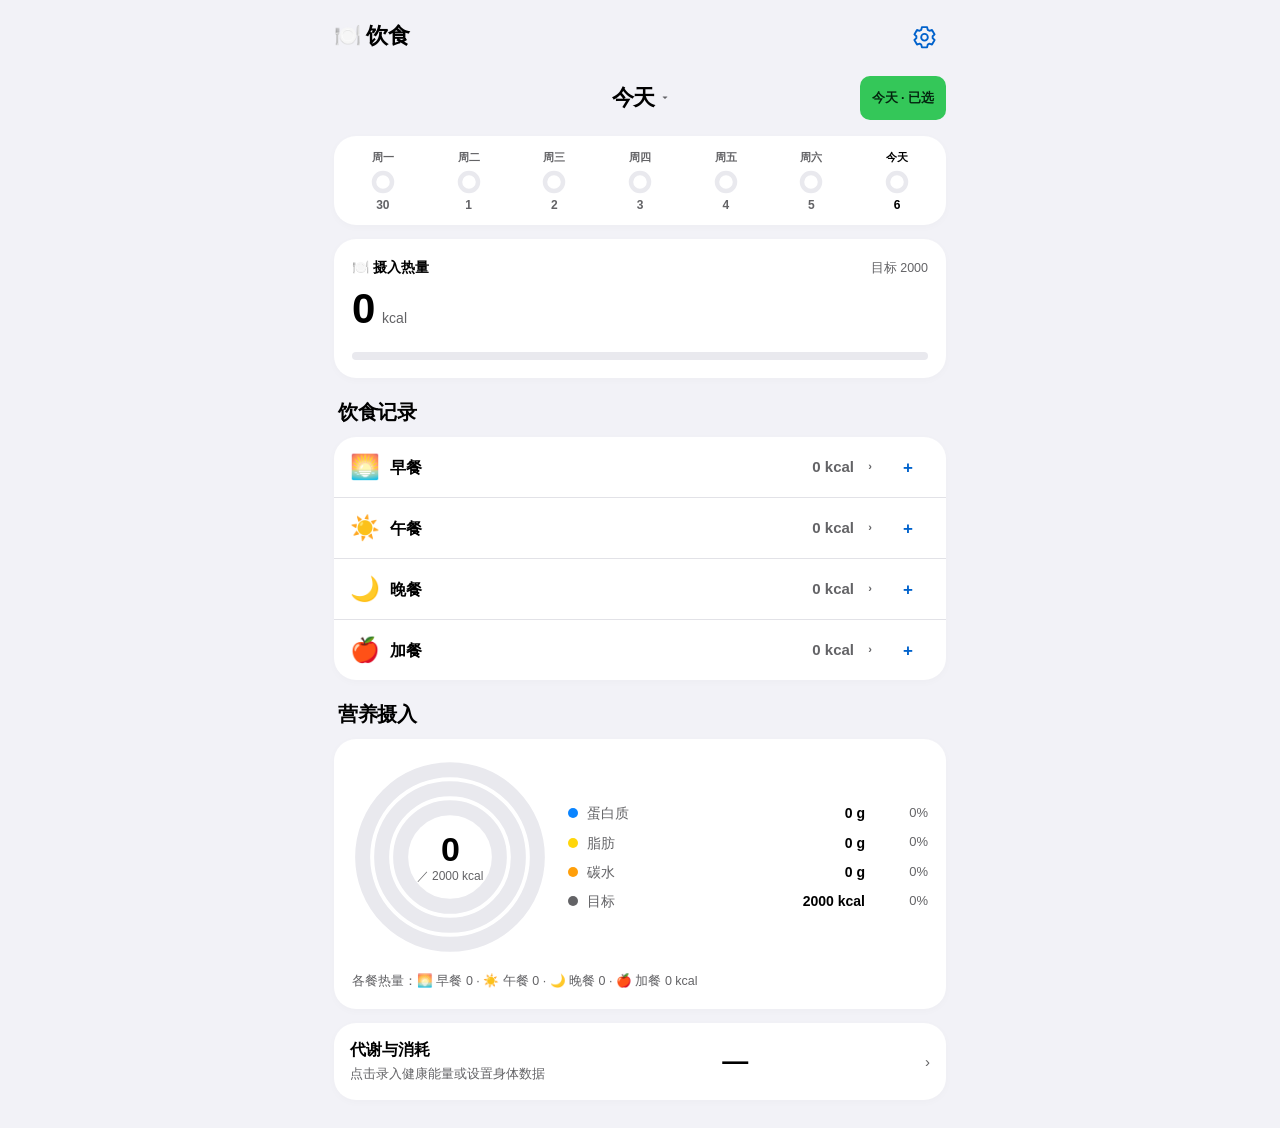
==== index.html @ 776770cf "Fix settings header rendering and isolate form scrolling" ====
﻿<!DOCTYPE html>
<html lang="zh-CN">
<head>
<meta charset="utf-8">
<meta name="viewport" content="width=device-width,initial-scale=1,viewport-fit=cover">
<meta name="theme-color" content="#f2f2f7" media="(prefers-color-scheme: light)">
<meta name="theme-color" content="#000000" media="(prefers-color-scheme: dark)">
<meta name="apple-mobile-web-app-capable" content="yes">
<meta name="apple-mobile-web-app-status-bar-style" content="default">
<title>热量记账 · 拍照算热量</title>
<link rel="manifest" href="./manifest.webmanifest">
<!-- PNG 图标：安卓 Chrome 不接受 SVG 作主屏幕图标，iOS 也不支持 SVG 的 apple-touch-icon -->
<link rel="icon" href="./icons/icon-192-v3.png" sizes="192x192" type="image/png">
<link rel="apple-touch-icon" href="./icons/apple-touch-icon-v3.png" sizes="180x180">
<style>
  :root{
    /* iOS 系统色（深色模式变体），贴近原生质感 */
    --bg:#000000; --card:#1c1c1e; --card2:#2c2c2e; --line:#38383a;
    --fg:#ffffff; --dim:#aeaeb2; --tint:#64a8ff; --danger:#ff6961;
    --acc:#30d158;          /* systemGreen dark */
    --p:#0a84ff;            /* systemBlue dark */
    --f:#ffd60a;            /* systemYellow dark */
    --c:#ff9f0a;            /* systemOrange dark */
    --radius:22px; --radius-sm:14px;
    --shadow:0 2px 8px rgba(0,0,0,.12);
  }
  @media (prefers-color-scheme: light){
    :root{
      --bg:#f2f2f7; --card:#ffffff; --card2:#e9e9ee; --line:#e2e2e7;
      --fg:#000000; --dim:#636366; --tint:#0062cc; --danger:#c62828;
      --acc:#34c759; --p:#007aff; --f:#ffcc00; --c:#ff9500;
      --shadow:0 2px 8px rgba(0,0,0,.025);
    }
  }
  *{box-sizing:border-box;-webkit-tap-highlight-color:transparent}
  html,body{margin:0;padding:0;background:var(--bg);color:var(--fg);
    font:16px/1.45 -apple-system,BlinkMacSystemFont,"SF Pro Text","Segoe UI","PingFang SC","Microsoft YaHei",sans-serif;
    -webkit-font-smoothing:antialiased}
  body{padding:calc(14px + env(safe-area-inset-top)) 14px calc(28px + env(safe-area-inset-bottom));
    max-width:640px;margin:0 auto}
  body.settings-open,body:has(#burn.on){overflow:hidden}
  h1{font-size:22px;margin:0;display:flex;align-items:center;gap:8px;line-height:1.2;
    font-weight:700;letter-spacing:-.02em}
  .top{display:flex;justify-content:space-between;align-items:center;margin-bottom:16px;gap:10px}
  /* 无底色的导航控件：视觉图标小，触摸区域仍至少 44 × 44。 */
  .iconbtn{flex:0 0 auto;display:inline-flex;align-items:center;justify-content:center;
    padding:0;line-height:1;
    background:transparent;border:none;color:var(--tint);
    width:44px;height:44px;border-radius:8px;font-size:20px;cursor:pointer}
  button.iconbtn{font-family:inherit}
  .ui-icon{display:block;width:22px;height:22px;flex:0 0 auto;fill:none;stroke:currentColor;
    stroke-width:1.8;stroke-linecap:round;stroke-linejoin:round}
  .top .iconbtn .ui-icon{width:25px;height:25px}
  button:focus-visible,input:focus-visible,select:focus-visible,textarea:focus-visible,summary:focus-visible{
    outline:2px solid var(--tint);outline-offset:3px}
  .card{background:var(--card);border:none;border-radius:var(--radius);
    padding:18px;margin-bottom:14px;box-shadow:var(--shadow)}
  .card h2{font-size:13px;font-weight:600;color:var(--dim);margin:0 0 12px;
    letter-spacing:.04em;text-transform:uppercase}
  .kcal{display:flex;align-items:baseline;gap:8px;margin-bottom:2px}
  .kcal b{font-size:44px;font-weight:700;letter-spacing:-.03em}
  .kcal span{color:var(--dim);font-size:14px}
  .bar{height:8px;background:var(--card2);border-radius:99px;overflow:hidden;margin-top:12px}
  .bar>i{display:block;height:100%;background:var(--acc);width:0;border-radius:99px;
    transition:width .35s cubic-bezier(.25,.8,.35,1)}
  .macro{display:flex;justify-content:space-between;font-size:13px;margin-top:14px}
  .macro>div{flex:1;text-align:center}
  .macro b{display:block;font-size:17px;font-weight:700}
  .macro small{color:var(--dim);font-size:11px}
  textarea{width:100%;min-height:96px;background:var(--card2);color:var(--fg);
    border:none;border-radius:var(--radius-sm);padding:13px;font:inherit;resize:vertical}
  textarea::placeholder{color:var(--dim)}
  textarea:focus{outline:none;box-shadow:0 0 0 3px rgba(48,209,88,.35)}
  .row{display:flex;gap:9px;flex-wrap:wrap;margin-top:11px}
  button{font:inherit;font-weight:600;border-radius:var(--radius-sm);border:none;
    background:var(--card2);color:var(--fg);padding:12px 15px;cursor:pointer;
    transition:transform .12s ease,opacity .12s ease}
  button:active{transform:scale(.97);opacity:.85}
  button.primary{background:var(--acc);color:#04240f}
  button.ghost{background:var(--card2);color:var(--fg);opacity:.92}
  button.wide{flex:1}
  button:disabled{opacity:.45}
  .hint{color:var(--dim);font-size:12.5px;margin-top:12px;line-height:1.6}
  .hint code{background:var(--card2);padding:1px 6px;border-radius:6px;font-size:11px}
  .storage-error{background:var(--card2);border:1px solid var(--c);padding:14px;border-radius:14px;margin-bottom:14px;font-size:14px}
  /* 餐次选择 */
  .mealbar{display:flex;gap:7px;margin-bottom:11px;flex-wrap:wrap}
  .mealchip{flex:1 1 0;min-width:0;display:flex;flex-direction:column;align-items:center;gap:2px;
    padding:9px 4px;border-radius:var(--radius-sm);border:none;background:var(--card2);
    color:var(--fg);font:inherit;cursor:pointer;transition:transform .12s ease}
  .mealchip b{font-size:13px;font-weight:600;white-space:nowrap}
  .mealchip small{font-size:10px;color:var(--dim);white-space:nowrap}
  .mealchip.on{background:var(--acc);color:#04240f}
  .mealchip.on small{color:#04240f;opacity:.7}
  .item{display:flex;gap:10px;align-items:flex-start;padding:12px 0;border-top:1px solid var(--line)}
  .item:first-of-type{border-top:none}
  .item .nm{flex:1;min-width:0}
  .item .nm strong{display:block;font-size:14px;font-weight:600;
    overflow:hidden;text-overflow:ellipsis;white-space:nowrap}
  .item .nm small{color:var(--dim);font-size:12px}
  .item .right{text-align:right;white-space:nowrap}
  .item .right b{font-size:15px}
  .item .right small{display:block;color:var(--dim);font-size:11px;margin-top:2px}
  .gwrap{display:inline-flex;align-items:center;gap:4px;margin-top:6px;font-size:12px;color:var(--dim);
    max-width:100%;flex-wrap:wrap}
  .gwrap input{width:66px;min-width:0;background:var(--card2);border:none;color:var(--fg);
    border-radius:9px;padding:5px 7px;font:inherit;font-size:12.5px;text-align:right}
  .del{background:transparent;border:none;color:var(--dim);font-size:17px;padding:0;min-width:44px;min-height:44px;cursor:pointer}
  .empty{color:var(--dim);font-size:13.5px;text-align:center;padding:20px 0}
  /* 弹出层：flex 居中 + 安全区适配 + iOS 毛玻璃 */
  .modal{position:fixed;top:0;left:0;right:0;bottom:0;z-index:90;display:none;
    background:rgba(0,0,0,.62);
    padding:calc(14px + env(safe-area-inset-top)) 14px calc(14px + env(safe-area-inset-bottom));}
  /* 支持毛玻璃时才用低透明度，避免不支持时内容透出来影响阅读 */
  @supports ((-webkit-backdrop-filter:blur(1px)) or (backdrop-filter:blur(1px))){
    .modal{background:rgba(0,0,0,.42);
      -webkit-backdrop-filter:saturate(180%) blur(22px);backdrop-filter:saturate(180%) blur(22px)}
  }
  .modal.on{display:flex;align-items:center;justify-content:center}
  .modal .panel{width:100%;max-width:430px;max-height:100%;overflow:auto;
    -webkit-overflow-scrolling:touch;
    background:var(--card);color:var(--fg);border:none;
    border-radius:var(--radius);padding:18px;box-shadow:var(--shadow)}
  .modal h2{position:sticky;top:-18px;margin:-18px -18px 14px;padding:18px;
    background:var(--card);display:flex;justify-content:space-between;align-items:center;
    font-size:18px;font-weight:700;border-bottom:1px solid var(--line)}
  .fld{display:flex;justify-content:space-between;align-items:center;gap:10px;margin-bottom:12px}
  .fld label{font-size:15px;flex:0 0 auto}
  .fld input{width:112px;min-width:0;flex:0 1 auto;background:var(--card2);border:none;
    color:var(--fg);border-radius:11px;padding:9px 11px;font:inherit;text-align:right}
  .fld input:focus{outline:none;box-shadow:0 0 0 3px rgba(48,209,88,.3)}
  .fld .pick{width:190px;min-width:0;flex:0 1 auto;background:var(--card2);border:none;
    color:var(--fg);border-radius:11px;padding:9px 11px;font:inherit;
    -webkit-appearance:none;appearance:none;text-align:right}
  .fld .pick:focus{outline:none;box-shadow:0 0 0 3px rgba(48,209,88,.3)}
  .toast{position:fixed;left:50%;bottom:calc(26px + env(safe-area-inset-bottom));
    transform:translateX(-50%) translateY(20px);
    background:rgba(28,28,30,.92);color:#fff;padding:11px 18px;border-radius:99px;font-size:13.5px;
    opacity:0;pointer-events:none;transition:.25s;z-index:99;
    -webkit-backdrop-filter:blur(14px);backdrop-filter:blur(14px)}
  .toast.on{opacity:1;transform:translateX(-50%) translateY(0)}
  .navbtn{width:44px;height:44px;flex:0 0 auto;border-radius:8px;background:transparent;
    border:none;color:var(--tint);font-size:24px;cursor:pointer;padding:0}
  /* 圆环与图例：默认上下排列（窄屏下并排会把图例文字挤成竖排） */
  .ringbox{display:flex;flex-direction:column;gap:16px;align-items:center;margin:2px 0 16px}
  .ringbox svg{flex:0 0 auto;width:196px;height:196px}
  .legend{width:100%;min-width:0;padding:0}
  .lrow{display:flex;align-items:center;gap:9px;font-size:14px;margin-bottom:9px}
  .lrow:last-child{margin-bottom:0}
  .lrow .dot{width:10px;height:10px;border-radius:50%;flex:0 0 auto}
  .lrow .nm{color:var(--dim);white-space:nowrap}
  .lrow .val{flex:1;text-align:right;font-weight:700;white-space:nowrap}
  .lrow .pct{flex:0 0 54px;text-align:right;color:var(--dim);font-size:13px;white-space:nowrap}
  /* 只有足够宽（iPad 等）才并排显示 */
  @media (min-width:520px){
    .ringbox{flex-direction:row;gap:20px;align-items:center}
    .legend{flex:1;width:auto}
  }
  .htrack{flex:1;width:100%;display:flex;flex-direction:column;justify-content:flex-end}
  .hfill{width:100%;background:var(--acc);border-radius:7px 7px 4px 4px;min-height:3px;
    transition:height .35s cubic-bezier(.25,.8,.35,1)}
  /* iOS 风格选择弹窗 */
  .alert{position:absolute;left:50%;top:50%;transform:translate(-50%,-50%);
    width:min(84vw,300px);background:#2c2c2e;border-radius:20px;overflow:hidden;
    text-align:center;box-shadow:0 24px 60px rgba(0,0,0,.6)}
  @media (prefers-color-scheme: light){ .alert{background:#f7f7f8} }
  .alert .ahead{padding:20px 20px 16px}
  .alert .atitle{font-size:16.5px;font-weight:700;margin-bottom:6px;color:var(--fg)}
  .alert .amsg{font-size:13px;line-height:1.55;color:var(--dim);white-space:pre-line}
  .alert .abody{border-top:1px solid var(--line)}
  .alert button{display:block;width:100%;padding:14px;background:transparent;border:none;
    border-top:1px solid var(--line);border-radius:0;font:inherit;font-size:16px;
    color:var(--p);cursor:pointer;font-weight:500}
  .alert button:first-child{border-top:none}
  .alert button:active{background:rgba(127,127,127,.18)}
  .alert button.strong{font-weight:700}
  .alert button.danger{color:#ff453a}
  /* 记录日期选择 */
  .daterow{display:flex;align-items:center;gap:7px;margin-bottom:11px;font-size:12.5px;color:var(--dim)}
  .daterow input[type=date]{flex:1;min-width:0;background:var(--card2);border:none;color:var(--fg);
    border-radius:10px;padding:8px 10px;font:inherit;font-size:13px;-webkit-appearance:none;appearance:none}
  .daterow input[type=date]:focus{outline:none;box-shadow:0 0 0 3px rgba(48,209,88,.3)}
  .dnav{width:44px;height:44px;flex:0 0 auto;border-radius:8px;background:transparent;border:none;
    color:var(--tint);font-size:22px;cursor:pointer;padding:0;
    display:inline-flex;align-items:center;justify-content:center;line-height:1}
  /* 「回到今天」做成真按钮 */
  .todaybtn{flex:0 0 auto;padding:0 12px;min-width:44px;height:44px;border-radius:10px;border:none;
    background:var(--card2);color:var(--fg);font:inherit;font-size:12.5px;font-weight:600;cursor:pointer;
    display:inline-flex;align-items:center;justify-content:center;white-space:nowrap}
  .todaybtn.on{background:var(--acc);color:#04240f}
  /* 日历（参考 iOS 健身 App 的圆环日历） */
  .cal{display:grid;grid-template-columns:repeat(7,1fr);gap:7px 6px;margin-bottom:4px}
  .cal .cwd{text-align:center;font-size:11px;color:var(--dim);padding-bottom:2px}
  .cal .cday{display:flex;flex-direction:column;align-items:center;gap:3px;background:transparent;
    border:none;padding:2px 0;cursor:pointer;border-radius:12px}
  .cal .cday .cn{font-size:11.5px;color:var(--dim);line-height:1}
  .cal .cday.today .cn{color:var(--f);font-weight:700}
  .cal .cday.sel .cn{color:var(--fg);font-weight:700}
  .cal .cday.empty{visibility:hidden}
  .cal .cday svg{display:block}
  /* 选择弹窗内的小节标题 */
  .sec-h{font-size:12px;font-weight:700;color:var(--dim);letter-spacing:.03em;margin:16px 0 9px}
  .sec-h:first-of-type{margin-top:2px}
  /* ===== 参考 iOS 饮食 App 的主页面布局 ===== */
  .dayhead{display:flex;align-items:center;justify-content:center;gap:10px;
    margin:2px 0 14px;position:relative;min-height:40px}
  /* 可点元素禁用文字选择与长按菜单：iOS 长按会触发选择/放大镜，从而吞掉 click */
  .daybtn,.wk,.calnav,.cal,.todaybtn,.mrow,.addbtn,.meals,.weekstrip{
    -webkit-user-select:none;user-select:none;-webkit-touch-callout:none}
  .daybtn{display:inline-flex;align-items:center;gap:7px;background:transparent;border:none;
    color:var(--fg);font:inherit;cursor:pointer;padding:8px 10px;border-radius:12px}
  .daybtn b{font-size:22px;font-weight:700;letter-spacing:-.02em;pointer-events:none}
  .daybtn .chev{font-size:12px;color:var(--dim);transition:transform .2s ease;
    display:inline-block;pointer-events:none}
  .dayhead.open .daybtn .chev{transform:rotate(180deg)}
  .hidden-date{position:absolute;opacity:0;width:1px;height:1px;pointer-events:none;left:50%}
  .dayhead .todaybtn{position:absolute;right:0}
  /* 月视图的月份导航：只要箭头，不要圆形底 */
  .calnav{display:flex;align-items:center;justify-content:space-between;margin-bottom:4px}
  .calnav b{font-size:15px;font-weight:700}
  .calnav .navbtn{width:44px;height:44px;background:transparent;border:none;color:var(--tint);
    font-size:22px;font-weight:800;line-height:1;cursor:pointer;
    display:inline-flex;align-items:center;justify-content:center}
  .calnav .navbtn:active{opacity:.5}
  .calnav .navbtn[disabled]{opacity:.25}
  /* 周视图（折叠态） */
  .weekstrip{display:flex;gap:4px;background:var(--card);border-radius:var(--radius);
    padding:12px 8px;margin-bottom:14px;box-shadow:var(--shadow)}
  .wk{flex:1;display:flex;flex-direction:column;align-items:center;gap:5px;min-width:0;
    background:transparent;border:none;padding:2px 0;border-radius:12px;cursor:pointer}
  .wk small{font-size:10.5px;color:var(--dim);white-space:nowrap}
  .wk.sel small,.wk.today small{color:var(--fg);font-weight:700}
  .wknum{font-size:12px;color:var(--dim);line-height:1}
  .wk.sel .wknum,.wk.today .wknum{color:var(--fg);font-weight:700}
  /* 月视图（展开态） */
  .moncal{background:var(--card);border-radius:var(--radius);box-shadow:var(--shadow);
    padding:14px 12px;margin-bottom:14px}
  .cal{display:grid;grid-template-columns:repeat(7,1fr);gap:8px 4px}
  .cal .cwd{text-align:center;font-size:11.5px;color:var(--dim)}
  .cal .cday{display:flex;flex-direction:column;align-items:center;gap:4px;background:transparent;
    border:none;padding:2px 0;cursor:pointer;border-radius:12px}
  .cal .cday .cn{font-size:15px;color:var(--fg);line-height:1;font-weight:500}
  .cal .cday.today .cn{color:var(--f);font-weight:700}
  .cal .cday.sel .cn{color:var(--fg);font-weight:700}
  .cal .cday.future .cn{color:var(--card2)}
  .cal .cday.empty{visibility:hidden}
  .cal .cday svg{display:block}
  .cal .cday.future svg{opacity:.35}
  /* 摄入热量卡 */
  .kcal-hd{display:flex;justify-content:space-between;align-items:baseline;
    font-size:14px;font-weight:600;color:var(--fg);margin-bottom:2px}
  .kcal-goal{font-size:12.5px;color:var(--dim);font-weight:400}
  .kcal b{font-size:42px}
  .kcal span{font-size:14px}
  /* 小节标题 */
  .sechd{font-size:20px;font-weight:700;letter-spacing:-.02em;margin:20px 4px 10px}
  /* 餐次列表 */
  .meals{background:var(--card);border-radius:var(--radius);box-shadow:var(--shadow);overflow:hidden}
  .mrow{display:flex;align-items:center;gap:10px;padding:8px 16px;border-top:1px solid var(--line)}
  .meal-toggle{display:flex;align-items:center;gap:10px;flex:1;min-width:0;min-height:44px;
    padding:4px 0;background:transparent;border-radius:6px;text-align:left}
  .mrow:first-child{border-top:none}
  .mrow .micon{font-size:24px;flex:0 0 auto;line-height:1}
  .mrow .mname{font-size:16px;font-weight:600;flex:1;min-width:0}
  .mrow .mkcal{font-size:15px;color:var(--dim);font-weight:600;white-space:nowrap}
  .addbtn{flex:0 0 auto;width:44px;height:44px;border-radius:8px;background:transparent;color:var(--tint);
    border:none;font-size:17px;font-weight:700;line-height:1;cursor:pointer;
    display:inline-flex;align-items:center;justify-content:center;padding:0}
  .addbtn:active{opacity:.7}
  .mrow .mchev{flex:0 0 auto;font-size:11px;color:var(--dim);transition:transform .2s ease;width:12px;text-align:center}
  .mrow.open .mchev{transform:rotate(90deg)}
  .mlist{padding:0 16px 10px}
  .mlist .item{border-top:1px solid var(--line)}
  .mlist .item:first-child{border-top:none}
  .mempty{color:var(--dim);font-size:13px;padding:10px 0 4px}
  /* ===== 第二屏：代谢与消耗 ===== */
  #burn{position:fixed;top:0;left:0;right:0;bottom:0;z-index:80;display:none;
    background:var(--bg);overflow-y:auto;-webkit-overflow-scrolling:touch}
  #burn.on{display:block}
  .scrwrap{max-width:640px;margin:0 auto;
    padding:calc(12px + env(safe-area-inset-top)) 14px calc(28px + env(safe-area-inset-bottom))}
  .scrhead{display:grid;grid-template-columns:44px 1fr 44px;align-items:center;gap:10px;margin-bottom:18px}
  .scrhead h1{font-size:17px;margin:0;display:block;text-align:center}
  .backbtn{flex:0 0 auto;width:44px;height:44px;border-radius:8px;background:transparent;
    border:none;color:var(--tint);font-size:20px;line-height:1;cursor:pointer;
    display:inline-flex;align-items:center;justify-content:center;padding:0}
  .energy-head{display:flex;align-items:center;justify-content:space-between;gap:10px;flex-wrap:wrap;margin-bottom:6px}
  .energy-date{font-size:14px;font-weight:600}
  .energy-status{font-size:12px;color:var(--dim)}
  .energy-row{display:flex;align-items:center;gap:10px;padding:16px 0;border-bottom:1px solid var(--line)}
  .energy-icon{width:24px;height:32px;display:grid;place-items:center;flex-shrink:0;background:transparent}
  .energy-icon svg{width:20px;height:20px;fill:currentColor}
  .energy-row label{font-size:16px;font-weight:600;flex:1;white-space:nowrap}
  .energy-row input{width:98px;min-width:0;border:none;border-radius:10px;background:var(--card2);color:var(--fg);
    font:inherit;font-size:20px;font-weight:600;text-align:right;padding:12px 8px;outline:none}
  .energy-row input:focus{box-shadow:0 0 0 2px var(--acc)}
  .energy-unit{font-size:12px;color:var(--dim)}
  .energy-actions{display:flex;gap:10px;margin:16px 0 12px}
  .energy-actions button{min-height:44px}
  @media(max-width:360px){.energy-row{gap:7px}.energy-row input{width:76px}.energy-row label{font-size:15px}}
  /* 主屏上的入口小卡 */
  .balcard{display:flex;align-items:center;justify-content:space-between;gap:12px;
    background:var(--card);border-radius:var(--radius);box-shadow:var(--shadow);
    padding:15px 16px;margin-top:14px;cursor:pointer;border:none;color:var(--fg);
    font:inherit;text-align:left;width:100%}
  .balcard .bl{min-width:0}
  .balcard .bl b{display:block;font-size:16px;font-weight:700}
  .balcard .bl small{color:var(--dim);font-size:12.5px}
  .balcard .bchev{flex:0 0 auto;color:var(--dim);font-size:15px}
  .bnum{font-size:26px;font-weight:700;letter-spacing:-.02em;white-space:nowrap}
  .bnum.neg{color:var(--acc)}
  .bnum.pos{color:#ff453a}
  /* 能量平衡分解 */
  .brow{display:flex;align-items:center;justify-content:space-between;
    font-size:14px;padding:9px 0;border-top:1px solid var(--line)}
  .brow:first-child{border-top:none}
  .brow .bk{color:var(--dim);display:flex;align-items:center;gap:7px;min-width:0}
  .brow .bv{font-weight:600;white-space:nowrap}
  .brow .dot{width:9px;height:9px;border-radius:50%;flex:0 0 auto}
  .brow .bnote{font-size:11px;color:var(--dim);font-weight:400}
  /* 双色趋势条 */
  .duo{display:flex;align-items:flex-end;gap:4px;height:130px;margin:6px 0 4px}
  .dcol{flex:1;display:flex;align-items:flex-end;justify-content:center;gap:2px;height:100%;min-width:0}
  .dbar{flex:1;max-width:9px;border-radius:4px 4px 2px 2px;min-height:2px;
    transition:height .3s cubic-bezier(.25,.8,.35,1)}
  .dbar.in{background:var(--p)}
  .dbar.out{background:var(--c)}
  .duo-x{display:flex;gap:4px;font-size:9.5px;color:var(--dim)}
  .duo-x span{flex:1;text-align:center;white-space:nowrap}
  .legend-inline{display:flex;gap:14px;font-size:12px;color:var(--dim);margin-top:10px}
  .legend-inline i{display:inline-block;width:9px;height:9px;border-radius:3px;margin-right:5px}
  /* 体重趋势 */
  .wchart{display:flex;align-items:flex-end;gap:3px;height:84px;margin:8px 0 2px}
  .wcol{flex:1;display:flex;flex-direction:column;justify-content:flex-end;align-items:center;
    height:100%;min-width:0}
  .wdot{width:100%;max-width:14px;background:var(--acc);border-radius:4px;min-height:3px}
  .winline{display:flex;align-items:center;gap:10px;margin-top:12px}
  .winline input{flex:1;min-width:0;background:var(--card2);border:none;color:var(--fg);
    border-radius:12px;padding:12px;font:inherit;font-size:17px;text-align:center}
  .winline input:focus{outline:none;box-shadow:0 0 0 3px rgba(48,209,88,.3)}
  .wstats{display:flex;justify-content:space-between;gap:10px;margin-top:12px;font-size:13px}
  .wstats div{flex:1;text-align:center}
  .wstats b{display:block;font-size:17px;font-weight:700}
  .wstats small{color:var(--dim);font-size:11px}
  .empty2{color:var(--dim);font-size:13.5px;text-align:center;padding:22px 0}
  .formula{background:var(--card2);border-radius:var(--radius-sm);padding:10px 12px;
    font-size:12px;color:var(--dim);line-height:1.6;margin-top:10px;
    font-family:ui-monospace,SFMono-Regular,Menlo,monospace}
  /* 数据风险提示与备份 */
  .alertbox{background:rgba(255,159,10,.14);border:1px solid rgba(255,159,10,.45);
    border-radius:var(--radius-sm);padding:12px 13px;margin-bottom:14px;
    font-size:12.5px;line-height:1.6;color:var(--fg)}
  .alertbox b{color:var(--f)}
  .alertbox small{display:block;color:var(--dim);font-size:11px;margin-top:6px}
  .sample{background:var(--card2);border-radius:var(--radius-sm);padding:10px 12px;
    font-size:11px;line-height:1.6;color:var(--dim);overflow:auto;margin:0 0 10px;
    font-family:ui-monospace,SFMono-Regular,Menlo,monospace;white-space:pre}
  @media (prefers-color-scheme: light){.toast{background:#1a1f2bdd}}
  /* 设置采用不透明的独立页面；分组列表不使用玻璃、图标圆底或重复按钮。 */
  #dlg{padding:0;background:var(--bg);backdrop-filter:none;-webkit-backdrop-filter:none}
  #dlg .settings-panel{max-width:640px;height:100%;max-height:100%;border-radius:0;
    padding:0;background:var(--bg);box-shadow:none;display:flex;flex-direction:column;
    overflow:hidden;-webkit-overflow-scrolling:auto}
  /* 导航栏不参与滚动或缩放，避免 sticky 合成图层影响顶部文字清晰度。 */
  .settings-nav{flex:none;display:grid;grid-template-columns:64px 1fr 64px;
    align-items:center;padding:env(safe-area-inset-top) 10px 0;
    min-height:calc(56px + env(safe-area-inset-top));background:var(--bg)}
  #dlg .settings-nav button{transform:none;transition:opacity .12s ease}
  #dlg .settings-nav h2{position:static;margin:0;padding:0;border:0;background:transparent;
    display:block;text-align:center;font-size:17px;font-weight:600}
  .textbtn{background:transparent;color:var(--tint);border-radius:8px;min-height:44px;padding:8px 10px;font-size:17px}
  .settings-content{flex:1;min-height:0;overflow-y:auto;overscroll-behavior-y:contain;
    -webkit-overflow-scrolling:touch;padding:8px 16px calc(28px + env(safe-area-inset-bottom))}
  .settings-title{font-size:30px;letter-spacing:-.025em;font-weight:700;margin:4px 0 22px}
  .settings-section{margin:0 0 26px}
  .settings-section h3{font-size:13px;color:var(--dim);font-weight:500;margin:0 16px 8px}
  .settings-group{background:var(--card);border-radius:14px;overflow:hidden}
  #dlg .fld{min-height:52px;margin:0 0 0 16px;padding:4px 16px 4px 0;border-bottom:1px solid var(--line)}
  #dlg .fld:last-child{border-bottom:0}
  #dlg .fld label{font-size:16px;font-weight:400;flex:1;min-width:0}
  #dlg .fld label small{font-size:13px;color:var(--dim)}
  #dlg .fld input,#dlg .fld .pick{font-size:16px;min-height:44px;padding:8px 0 8px 8px;
    background:transparent;border-radius:6px;text-align:right}
  #dlg .fld input{width:105px;color:var(--tint)}
  #dlg .fld .pick{max-width:60%;width:auto;color:var(--tint)}
  #dlg .fld.stacked{display:block;padding-top:12px;padding-bottom:12px}
  #dlg .fld.stacked label{display:block;font-size:15px}
  #dlg .fld.stacked input,#dlg .fld.stacked .pick{display:block;width:100%;max-width:100%;text-align:left;padding-left:0}
  .settings-note{font-size:12.5px;line-height:1.6;color:var(--dim);margin:8px 16px 0}
  .settings-note small{display:block;margin-top:6px;font-size:12px}
  .settings-action{width:100%;min-height:52px;display:flex;align-items:center;gap:12px;padding:10px 16px;
    background:transparent;border-radius:0;color:var(--tint);font-size:16px;font-weight:400;text-align:left}
  .settings-action+.settings-action{border-top:1px solid var(--line)}
  .settings-action .action-label{flex:1;min-width:0}
  .settings-action .action-chevron{width:16px;height:16px;color:var(--dim)}
  .settings-action.danger{color:var(--danger)}
  .settings-action:active{background:var(--card2);transform:none}
  .settings-footer{text-align:center;font-size:12px;color:var(--dim);margin-top:18px}
  @media (max-width:360px){#dlg .fld label{font-size:15px}.energy-row{gap:8px}.energy-row label{font-size:15px}}
  @media (prefers-reduced-motion:reduce){*,*::before,*::after{transition:none!important;animation:none!important}}
</style>
</head>
<body>

<svg width="0" height="0" aria-hidden="true" focusable="false" style="position:absolute;overflow:hidden">
  <defs>
    <symbol id="i-gear" viewBox="0 0 24 24"><path d="M9.5 3h5l.6 2.6 1.6.9 2.5-.8 2.5 4.3-1.9 1.8v1.8l1.9 1.8-2.5 4.3-2.5-.8-1.6.9-.6 2.6h-5l-.6-2.6-1.6-.9-2.5.8-2.5-4.3 1.9-1.8v-1.8L2.3 10l2.5-4.3 2.5.8 1.6-.9z"/><circle cx="12" cy="12.7" r="3.2"/></symbol>
    <symbol id="i-back" viewBox="0 0 24 24"><path d="m14.5 5-7 7 7 7"/></symbol>
    <symbol id="i-close" viewBox="0 0 24 24"><path d="m6 6 12 12M18 6 6 18"/></symbol>
    <symbol id="i-down" viewBox="0 0 24 24"><path d="M12 3v12m-5-5 5 5 5-5M4 16v5h16v-5"/></symbol>
    <symbol id="i-up" viewBox="0 0 24 24"><path d="M12 15V3m-5 5 5-5 5 5M4 16v5h16v-5"/></symbol>
    <symbol id="i-doc" viewBox="0 0 24 24"><path d="M14 3H5v18h14V8l-5-5v5h5M8 12h8M8 16h6"/></symbol>
    <symbol id="i-chart" viewBox="0 0 24 24"><path d="M4 3v18h17M8 16v-5m5 5V7m5 9v-3"/></symbol>
    <symbol id="i-trash" viewBox="0 0 24 24"><path d="M3 6h18M9 6V3h6v3M5 6l1 15h12l1-15M10 10v7m4-7v7"/></symbol>
    <symbol id="i-refresh" viewBox="0 0 24 24"><path d="M20 9a8 8 0 0 0-13-4L3 9m0-6v6h6M4 15a8 8 0 0 0 13 4l4-4m0 6v-6h-6"/></symbol>
  </defs>
</svg>

<div class="top">
  <h1>🍽️ 饮食</h1>
  <button class="iconbtn" id="btnSet" title="设置" aria-label="设置"><svg viewBox="0 0 24 24" class="ui-icon" aria-hidden="true"><use href="#i-gear"/></svg></button>
</div>

<!-- ===== 日期标题（点开选日期） ===== -->
<!-- ===== 顶部日期：点击在「周视图 / 整月日历」之间切换 ===== -->
<div class="dayhead" id="dayHead">
  <button class="daybtn" id="btnDayPicker" aria-label="切换日历">
    <b id="dayTitle">今天</b><span class="chev">▾</span>
  </button>
  <input type="date" id="dayPick" class="hidden-date">
  <button class="todaybtn" id="btnToday">今天</button>
</div>

<!-- 周视图（折叠态）/ 整月日历（展开态）都渲染在这里 -->
<div id="calArea"></div>

<div class="storage-error" id="storageError" role="alert" hidden></div>
<button id="btnReloadData" class="wide" hidden>重新加载数据</button>
<!-- ===== 摄入热量 ===== -->
<div class="card">
  <div class="kcal-hd"><span>🍽️ 摄入热量</span><span class="kcal-goal" id="gKcalTxt">目标 2000</span></div>
  <div class="kcal"><b id="tKcal">0</b><span>kcal</span></div>
  <div class="bar"><i id="barKcal"></i></div>
</div>

<!-- ===== 饮食记录（点 + 弹出输入窗口） ===== -->
<div class="sechd">饮食记录</div>
<div class="meals" id="meals"></div>

<!-- ===== 营养摄入 ===== -->
<div class="sechd">营养摄入</div>
<div class="card">
  <div class="ringbox">
    <svg id="ringSvg" width="196" height="196" viewBox="0 0 196 196" aria-label="营养素圆环"></svg>
    <div class="legend" id="ringLegend"></div>
  </div>
  <div class="hint" id="mealTotals"></div>
</div>

<!-- ===== 代谢与消耗（入口卡，详情在第二屏） ===== -->
<button class="balcard" id="btnBurn">
  <span class="bl"><b>代谢与消耗</b><small id="balSub">设置身体数据后计算</small></span>
  <span class="bnum" id="balNum">—</span>
  <span class="bchev">›</span>
</button>

<!-- ===== 第二屏：代谢与消耗 ===== -->
<div id="burn">
  <div class="scrwrap">
    <div class="scrhead">
      <button class="backbtn" id="btnBurnBack" aria-label="返回饮食"><svg viewBox="0 0 24 24" class="ui-icon" aria-hidden="true"><use href="#i-back"/></svg></button>
      <h1>代谢与消耗</h1>
      <span aria-hidden="true"></span>
    </div>

    <div class="sechd" style="margin-top:0">健康能量</div>
    <div class="card">
      <div class="energy-head"><span class="energy-date" id="energyDate"></span><span class="energy-status" id="energyStatus" aria-live="polite"></span></div>
      <div class="energy-row">
        <span class="energy-icon" style="color:var(--c)" aria-hidden="true"><svg viewBox="0 0 24 24"><path d="M13 2c1 5-3 6-3 10 0 1 .4 2 1 2.6C9 14 8 12 8 10c-3 3-4 5-4 7a8 8 0 0 0 16 0c0-6-4-9-7-15z"/></svg></span>
        <label for="energyActive">活动能量</label>
        <input id="energyActive" type="number" inputmode="decimal" min="0" step="any" placeholder="未填写" aria-describedby="energyHint">
        <span class="energy-unit">kcal</span>
      </div>
      <div class="energy-row">
        <span class="energy-icon" style="color:var(--p)" aria-hidden="true"><svg viewBox="0 0 24 24"><path d="M12 21 3.5 12.7C-2 7.2 5.5.1 12 6.1 18.5.1 26 7.2 20.5 12.7z"/></svg></span>
        <label for="energyBasal">静息能量</label>
        <input id="energyBasal" type="number" inputmode="decimal" min="0" step="any" placeholder="未填写" aria-describedby="energyHint">
        <span class="energy-unit">kcal</span>
      </div>
      <div class="energy-actions"><button class="primary wide" id="btnSaveEnergy">保存当日能量</button><button class="ghost" id="btnClearEnergy" hidden>清除录入</button></div>
      <div class="hint" id="energyHint">填写 Apple 健康中所选日期的两项累计能量。总消耗 = 活动 + 静息，不另加训练热量。今天保存的是日内累计，暂不计算全天差额；历史日期请使用全天累计值，之后可补录修正。</div>
    </div>

    <div class="sechd">身体数据</div>
    <div class="card">
      <div id="bodySummary"></div>
      <div class="row" style="margin-top:12px">
        <button class="wide ghost" id="btnEditBody">编辑身体数据</button>
      </div>
      <div class="formula" id="bmrFormula"></div>
    </div>

    <div class="sechd">能量平衡</div>
    <div class="card">
      <div id="balanceBox"></div>
    </div>

    <div class="sechd" id="duoTitle">近 14 天：摄入 vs 消耗</div>
    <div class="card">
      <div id="duoBox"></div>
    </div>

    <div class="sechd">体重</div>
    <div class="card">
      <div class="winline">
        <input type="number" inputmode="decimal" step="0.1" id="wInput" placeholder="体重 kg" aria-label="体重（kg）">
        <button id="btnSaveWeight">记录</button>
      </div>
      <div id="weightBox"></div>
    </div>

    <div class="hint" style="margin-top:16px">
      说明：BMR 是公式算出的基础代谢；TDEE 是估算的每日总消耗。
      趋势推算使用近 28 天体重趋势与已记录饮食，仅作参考，漏记会影响结果，不能视为实测消耗。
      手表能量也是估算值；当前记录差额不代表实际减重，不自动修改你的摄入目标。
    </div>
  </div>
</div>

<!-- 供脚本写入的隐藏数据出口（不显示，仅供导出/调试读取） -->
<div style="display:none">
  <b id="gKcal">2000</b>
  <span id="tP"></span><span id="tF"></span><span id="tC"></span>
  <span id="todayLabel"></span>
</div>

<!-- ===== 记录一餐（弹出窗口） ===== -->
<div class="modal" id="rec">
  <div class="panel" style="max-width:460px">
    <h2>
      <span id="recTitle2">记录一餐</span>
      <button class="iconbtn" id="btnRecClose" title="关闭" aria-label="关闭记录窗口"><svg viewBox="0 0 24 24" class="ui-icon" aria-hidden="true"><use href="#i-close"/></svg></button>
    </h2>

    <div class="hint" style="margin:0 0 10px" id="recWhen"></div>

    <div class="sec-h">哪一餐</div>
    <div class="mealbar" id="mealBar2"></div>

    <div class="sec-h">描述（可选，但很有用）</div>
    <textarea id="desc" placeholder="例如：一碗米饭约200g、两块红烧肉、半盘炒青菜，油比较多"></textarea>

    <div class="row" style="margin-top:12px">
      <button class="wide primary" id="btnCopy">① 复制文字并打开 DeepSeek</button>
    </div>
    <div class="row">
      <button class="wide ghost" id="btnCopyOnly">仅复制文字</button>
      <button class="wide" id="btnPaste">② 粘贴回答</button>
    </div>
    <div class="row">
      <button class="wide ghost" id="btnManual">＋ 手动添一条</button>
    </div>

    <div class="hint">
      <b>三步用法：</b>① 点「复制文字并打开 DeepSeek」→ ② 在 DeepSeek 里<b>上传餐食照片</b>并粘贴发送
      → ③ 把回答整段复制回来，点「粘贴回答」。<br>
      📷 照片直接在 DeepSeek 里上传，本应用不需要也不接触照片，更不需要相机权限。
    </div>
  </div>
</div>

<!-- ===== 设置 ===== -->
<div class="modal" id="dlg" role="dialog" aria-modal="true" aria-labelledby="settingsNavTitle">
  <div class="panel settings-panel" tabindex="-1">
    <header class="settings-nav">
      <button class="iconbtn" id="btnCloseX" title="关闭设置" aria-label="关闭设置"><svg viewBox="0 0 24 24" class="ui-icon" aria-hidden="true"><use href="#i-close"/></svg></button>
      <h2 id="settingsNavTitle">设置</h2>
      <button class="textbtn" id="btnSaveSet">保存</button>
    </header>
    <div class="settings-content">
      <div class="settings-title" aria-hidden="true">设置</div>
      <section class="settings-section" aria-labelledby="goalTitle">
        <h3 id="goalTitle">每日目标</h3>
        <div class="settings-group">
          <div class="fld"><label for="sKcal">热量 <small>kcal</small></label><input id="sKcal" type="number" min="0" inputmode="numeric"></div>
          <div class="fld"><label for="sP">蛋白质 <small>g</small></label><input id="sP" type="number" min="0" inputmode="numeric"></div>
          <div class="fld"><label for="sF">脂肪 <small>g</small></label><input id="sF" type="number" min="0" inputmode="numeric"></div>
          <div class="fld"><label for="sC">碳水 <small>g</small></label><input id="sC" type="number" min="0" inputmode="numeric"></div>
        </div>
        <p class="settings-note">目标由你设置，公式与趋势推算不会自动调整目标。</p>
      </section>
      <section class="settings-section" aria-labelledby="bodyTitle">
        <h3 id="bodyTitle">身体数据</h3>
        <div class="settings-group">
          <div class="fld"><label for="bSex">性别</label><select id="bSex" class="pick"><option value="male">男</option><option value="female">女</option></select></div>
          <div class="fld"><label for="bYear">出生年份</label><input id="bYear" type="number" inputmode="numeric" placeholder="未填写"></div>
          <div class="fld"><label for="bHeight">身高 <small>cm</small></label><input id="bHeight" type="number" inputmode="decimal" placeholder="未填写"></div>
          <div class="fld"><label for="bFat">体脂率 <small>%</small></label><input id="bFat" type="number" inputmode="decimal" placeholder="可选"></div>
          <div class="fld stacked"><label for="bActivity">日常活动水平</label>
            <select id="bActivity" class="pick">
              <option value="1.2">久坐 · 几乎不运动</option><option value="1.375">轻度 · 每周 1–3 次轻运动</option>
              <option value="1.55">中度 · 每周 3–5 次运动</option><option value="1.725">高度 · 每周 6–7 次高强度</option>
              <option value="1.9">极高 · 体力劳动或一天两练</option>
            </select>
          </div>
        </div>
        <p class="settings-note">用于公式估算。每日体重在「代谢与消耗」中记录。</p>
      </section>
      <section class="settings-section" aria-labelledby="backupTitle">
        <h3 id="backupTitle">数据与备份</h3>
        <div class="settings-group">
          <button class="settings-action" id="btnBackup"><svg viewBox="0 0 24 24" class="ui-icon" aria-hidden="true"><use href="#i-down"/></svg><span class="action-label">备份全部数据</span></button>
          <button class="settings-action" id="btnRestore"><svg viewBox="0 0 24 24" class="ui-icon" aria-hidden="true"><use href="#i-up"/></svg><span class="action-label">恢复备份</span></button>
          <button class="settings-action" id="btnImport"><svg viewBox="0 0 24 24" class="ui-icon" aria-hidden="true"><use href="#i-doc"/></svg><span class="action-label">从对话或文档导入</span><svg viewBox="0 0 24 24" class="ui-icon action-chevron" aria-hidden="true"><use href="#i-back" transform="rotate(180 12 12)"/></svg></button>
          <button class="settings-action" id="btnExport"><svg viewBox="0 0 24 24" class="ui-icon" aria-hidden="true"><use href="#i-chart"/></svg><span class="action-label">导出所选日期的 CSV</span></button>
        </div>
        <div class="settings-note" id="riskBox"></div>
        <p class="settings-note">JSON 可完整恢复；CSV 仅用于查看饮食明细。</p>
      </section>
      <section class="settings-section" aria-labelledby="advancedTitle">
        <h3 id="advancedTitle">应用</h3>
        <div class="settings-group">
          <div class="fld stacked"><label for="sScheme">DeepSeek 唤起链接</label><input id="sScheme" type="text" inputmode="url" placeholder="可选，默认使用网页链接" autocomplete="off" autocapitalize="off" spellcheck="false"></div>
          <button class="settings-action" id="btnUpdate"><svg viewBox="0 0 24 24" class="ui-icon" aria-hidden="true"><use href="#i-refresh"/></svg><span class="action-label">检查更新</span></button>
        </div>
        <p class="settings-note">有实测可用的 App 唤起链接时再填写，没有就留空。</p>
      </section>
      <section class="settings-section" aria-labelledby="manageTitle">
        <h3 id="manageTitle">管理所选日期</h3>
        <div class="settings-group"><button class="settings-action danger" id="btnReset"><svg viewBox="0 0 24 24" class="ui-icon" aria-hidden="true"><use href="#i-trash"/></svg><span class="action-label">清空所选日期的饮食</span></button></div>
        <p class="settings-note" id="settingsDate"></p>
      </section>
      <div class="settings-footer" id="verLabel"></div>
    </div>
  </div>
</div>

<!-- ===== 从对话/文档导入 ===== -->
<div class="modal" id="impor">
  <div class="panel" style="max-width:460px">
    <h2>
      <span>导入记录</span>
      <button class="iconbtn" id="btnImportClose" title="关闭" aria-label="关闭导入窗口"><svg viewBox="0 0 24 24" class="ui-icon" aria-hidden="true"><use href="#i-close"/></svg></button>
    </h2>
    <div class="hint" style="margin:0 0 10px">
      把含日期的记录整段粘贴进来，会自动按日期和餐次拆开。<br>
      支持这种写法（每行一条食物，日期单独一行）：
    </div>
    <pre class="sample">2026-10-01
早餐：鸡蛋 50g 78kcal 蛋白质6g 脂肪5g 碳水1g
午餐 | 牛肉面 | 450g | 680kcal | 蛋白质28g | 脂肪22g | 碳水88g
2026-10-02
米饭 200g 232kcal 蛋白质5g 脂肪0.6g 碳水51g</pre>
    <textarea id="importText" style="min-height:170px;font-size:12.5px"
      placeholder="在这里粘贴记录…"></textarea>
    <div class="hint" id="importPreview" style="margin-top:10px"></div>
    <div class="row" style="margin-top:12px">
      <button class="wide ghost" id="btnImportCheck">先检查</button>
      <button class="wide primary" id="btnImportGo">导入</button>
    </div>
  </div>
</div>

<div class="toast" id="toast"></div>

<!-- ===== iOS 风格选择弹窗（不使用原生 confirm） ===== -->
<div class="modal" id="alert">
  <div class="alert">
    <div class="ahead">
      <div class="atitle" id="alertTitle"></div>
      <div class="amsg" id="alertMsg"></div>
    </div>
    <div class="abody" id="alertBtns"></div>
  </div>
</div>


<script>
'use strict';
const $ = id => document.getElementById(id);
const N = v => Number.isFinite(v) ? Math.round(v * 10) / 10 : 0;

/* ---------------- 存储（全部本地，file:// 也能用） ---------------- */
const LSK = 'kcal.entries.v1', LSS = 'kcal.settings.v1', LSM = 'kcal.meta.v1';
const LSB = 'kcal.body.v1', LSW = 'kcal.weight.v1', LSE = 'kcal.burn.v1';
const LSD = 'kcal.data.v5'; // 单个快照：恢复与普通保存均为一次原子写入。
const todayKey = () => new Date().toLocaleDateString('sv-SE');   // YYYY-MM-DD 本地时区

/* 日期加减：必须定义在记录/渲染之前 —— render() 会用到它，
   放在下面的统计面板区会造成「暂时性死区」而在启动时抛错（曾经真的发生过） */
function shiftDay(k, n){
  const p = String(k).split('-').map(Number);
  const dt = new Date(p[0], p[1] - 1, p[2]);
  dt.setDate(dt.getDate() + n);
  return dt.toLocaleDateString('sv-SE');
}
function dayBack(n){ return shiftDay(todayKey(), -n); }

/* 餐次定义：顺序即界面顺序 */
const MEALS = [
  { k: 'breakfast', name: '早餐', icon: '🌅' },
  { k: 'lunch',     name: '午餐', icon: '☀️' },
  { k: 'dinner',    name: '晚餐', icon: '🌙' },
  { k: 'snack',     name: '加餐', icon: '🍎' }
];
const MEAL_KEYS = MEALS.map(m => m.k);
const mealName = k => (MEALS.find(m => m.k === k) || { name: '加餐' }).name;

/* 按当前时间猜默认餐次 */
function guessMeal(){
  const h = new Date().getHours();
  if (h < 10) return 'breakfast';
  if (h < 15) return 'lunch';
  if (h < 21) return 'dinner';
  return 'snack';
}

let currentMeal = guessMeal();
/* 明细里各餐分组的折叠状态（只记"是否收起"） */
let store = {};
let settings = { kcal: 2000, p: 120, f: 60, c: 250 };
let lastBackup = '';                       // 上次备份日期 YYYY-MM-DD
/* 身体档案（身高/性别/出生年/体脂率/活动水平）——用于估算 BMR/TDEE */
let body = { sex: 'male', birthYear: '', heightCm: '', bodyFat: '', activity: 1.375,
             weightKg: '', preferHarris: false };
/* 体重记录：{ 'YYYY-MM-DD': kg } */
let weight = {};
/* 每日手动录入的 Apple 健康能量；独立存储，不改动饮食记录。 */
let burnByDay = {};
let completion = {};
let storageReadError = false;
let storageStale = false;
const DEFAULT_SETTINGS = { ...settings }, DEFAULT_BODY = { ...body };
const cloneData = value => JSON.parse(JSON.stringify(value));
function isDayKey(k){ return /^\d{4}-\d{2}-\d{2}$/.test(k) && shiftDay(k, 0) === k; }
function isObject(v){ return !!v && typeof v === 'object' && !Array.isArray(v); }
function readLocal(key, fallback){
  try {
    const raw = localStorage.getItem(key);
    if (raw === null) return fallback;
    const value = JSON.parse(raw);
    if (!isObject(value)) throw new Error('invalid data');
    return value;
  } catch (e) { storageReadError = true; return fallback; }
}
function normalizeCompletion(raw){
  const out = {};
  for (const [k, v] of Object.entries(isObject(raw) ? raw : {})){
    if (isDayKey(k) && isObject(v)) out[k] = { food: v.food === true, energy: v.energy === true };
  }
  return out;
}
function validEnergy(v){ return typeof v === 'number' && Number.isFinite(v) && v >= 0; }
function normalizeBurn(raw){
  const out = {};
  if (!raw || typeof raw !== 'object') return out;
  for (const k of Object.keys(raw)){
    const v = raw[k];
    if (/^\d{4}-\d{2}-\d{2}$/.test(k) && shiftDay(k, 0) === k && v && validEnergy(v.active) && validEnergy(v.basal)){
      out[k] = { active: v.active, basal: v.basal };
      if (typeof v.updatedAt === 'string' && Number.isFinite(Date.parse(v.updatedAt))) out[k].updatedAt = v.updatedAt;
    }
  }
  return out;
}
function saveBurn(next){
  const status = cloneData(completion);
  for (const k of new Set([...Object.keys(burnByDay), ...Object.keys(next)])){
    if (JSON.stringify(burnByDay[k]) !== JSON.stringify(next[k])) status[k] = { ...status[k], energy: false };
  }
  return commitData({ burn: next, completion: status });
}
let energyEditDate = '';
function renderEnergyInputs(){
  const saved = burnByDay[editDate];
  $('energyDate').textContent = (editDate === todayKey() ? '今天 · ' : '') + editDate;
  const time = saved?.updatedAt ? new Date(saved.updatedAt).toLocaleTimeString('zh-CN',{hour:'2-digit',minute:'2-digit'}) : '';
  $('energyStatus').textContent = saved ? (editDate === todayKey() ? '今日累计' : '历史录入') + (time ? ' · 录入于 ' + time : ' · 已保存') : '未录入';
  $('btnClearEnergy').hidden = !saved;
  if (energyEditDate !== editDate){
    $('energyActive').value = saved ? saved.active : '';
    $('energyBasal').value = saved ? saved.basal : '';
    energyEditDate = editDate;
  }
  const active = String($('energyActive').value), basal = String($('energyBasal').value);
  if (saved ? active !== String(saved.active) || basal !== String(saved.basal) : active || basal){
    $('energyStatus').textContent = '未保存';
  }
}

function normalizeWeight(raw){
  const out = {};
  for (const [k, v] of Object.entries(isObject(raw) ? raw : {})){
    if (isDayKey(k) && Number.isFinite(+v) && +v > 0 && +v <= 400) out[k] = +v;
  }
  return out;
}

/* 旧版每条记录没有 meal 字段（整日一个列表）——
   迁移时统一归到「晚餐」桶之外的一个兼容桶 __legacy，展示时归入"未分餐"，
   这样历史数据不会丢，也不会被胡乱塞进早/午餐。 */
const LEGACY = '__legacy';
const asList = v => Array.isArray(v) ? v : (v && typeof v === 'object' ? Object.values(v) : []);
function normalizeDay(d){
  if (Array.isArray(d)){                       // v1：整日扁平数组
    return d.length ? { [LEGACY]: d } : {};
  }
  if (d && typeof d === 'object'){
    const out = {};
    for (const k of Object.keys(d)){
      const items = asList(d[k]).filter(it => it && typeof it === 'object' && (it.name || it.kcal));
      if (!items.length) continue;
      const key = (MEAL_KEYS.indexOf(k) !== -1 || k === LEGACY) ? k : LEGACY;
      out[key] = (out[key] || []).concat(items);
    }
    return out;
  }
  return {};
}
/* 兼容各种历史/外来格式：{date:{meal:[...]}}、{date:{meal:{id:item}}}、{date:[...]} */
function normalizeStore(raw){
  const out = {};
  if (!raw || typeof raw !== 'object') return out;
  for (const date of Object.keys(raw)){
    if (!/^\d{4}-\d{2}-\d{2}$/.test(date)) continue;
    const d = normalizeDay(raw[date]);
    if (Object.keys(d).length) out[date] = d;
  }
  return out;
}
/* 长期保留全部历史；浏览/统计的日期范围不改变存储范围。 */
function dataSnapshot(){
  return { app: 'kcal', version: 5, entries: store, settings, body, weight,
    burn: burnByDay, completion, meta: { lastBackup } };
}
function applySnapshot(data){
  store = data.entries; settings = data.settings; body = data.body;
  weight = data.weight; burnByDay = data.burn; completion = data.completion;
  lastBackup = data.meta.lastBackup || '';
}
let initialData;
try { initialData = localStorage.getItem(LSD); } catch (e) { storageReadError = true; }
if (initialData !== null && initialData !== undefined){
  try {
    const data = JSON.parse(initialData);
    if (data.app !== 'kcal' || data.version !== 5 ||
        !['entries','settings','body','weight','burn','completion','meta'].every(k => isObject(data[k]))) throw new Error('invalid snapshot');
    applySnapshot({ ...data, ...validateBackup(data) });
  } catch (e) { storageReadError = true; }
} else {
  store = normalizeStore(readLocal(LSK, {}));
  settings = { ...settings, ...readLocal(LSS, {}) };
  body = { ...body, ...readLocal(LSB, {}) };
  weight = normalizeWeight(readLocal(LSW, {}));
  burnByDay = normalizeBurn(readLocal(LSE, {}));
  lastBackup = String(readLocal(LSM, {}).lastBackup || '');
}
let committedData = cloneData(dataSnapshot());
let persistedRaw = initialData ?? null;
try { validateBackup(committedData); } catch (e) { storageReadError = true; }
function commitData(patch, recovering = false){
  if (storageReadError && !recovering){ applySnapshot(cloneData(committedData)); toast('本地数据读取异常，请先导出原始数据，再恢复有效备份'); return false; }
  try {
    if (localStorage.getItem(LSD) !== persistedRaw){
      storageStale = true; applySnapshot(cloneData(committedData)); renderStorageWarning();
      toast('其他窗口已更新数据，请重新加载后再保存'); return false;
    }
    const next = cloneData({ ...dataSnapshot(), ...patch });
    next.completion = normalizeCompletion(next.completion);
    const serialized = JSON.stringify(next);
    localStorage.setItem(LSD, serialized); // setItem 失败不会部分写入快照。
    persistedRaw = serialized;
    applySnapshot(next); committedData = cloneData(next); storageReadError = false; storageStale = false;
    return true;
  } catch (e) {
    applySnapshot(cloneData(committedData));
    toast('保存失败，原数据已保留。请先备份并检查浏览器存储空间');
    return false;
  }
}
const save = () => {
  const status = cloneData(completion);
  for (const k of new Set([...Object.keys(committedData.entries), ...Object.keys(store)])){
    if (JSON.stringify(committedData.entries[k]) !== JSON.stringify(store[k])) status[k] = { ...status[k], food: false };
  }
  return commitData({ entries: store, completion: status });
};
function renderStorageWarning(){
  $('storageError').hidden = !storageReadError && !storageStale;
  $('storageError').textContent = storageReadError
    ? '本地数据读取异常，已停止保存。请到设置导出原始数据，再恢复有效备份。'
    : '其他窗口已更新数据，当前页面已停止写入。请重新加载后继续，尚未保存的输入不会保留。';
  $('btnReloadData').hidden = !storageStale;
}
/* 确保某日期存在并返回其数据对象 */
const ensureDay = k => (store[k] = store[k] || {});
const today = () => ensureDay(todayKey());
/* 读任意日期的数据：注意不是 ensureDay，不能顺手创建空日期（否则浏览历史会塞满空记录） */
const dateFor = k => store[k] || {};
/* 「记录一餐」写入哪天：默认今天，可切到过去某天补记 */
let editDate = todayKey();
const activeDate = () => editDate;
const mealListOn = (dateKey, k) => (ensureDay(dateKey)[k] = ensureDay(dateKey)[k] || []);
const mealList = k => mealListOn(activeDate(), k);          // 记录目标日的某餐
/* 当餐列表；兼容桶里的旧数据不参与新记录 */
const day = () => mealList(currentMeal);
const allItems = () => MEAL_KEYS.concat([LEGACY]).reduce((a, k) => a.concat(dateFor(activeDate())[k] || []), []);
const sum = arr => arr.reduce((a, o) => ({
  kcal: a.kcal + (+o.kcal || 0), p: a.p + (+o.protein || 0),
  f: a.f + (+o.fat || 0), c: a.c + (+o.carbs || 0)
}), { kcal: 0, p: 0, f: 0, c: 0 });

/* ---------------- 提示词 ---------------- */
function buildPrompt(){
  const d = $('desc').value.trim();
  const mn = mealName(currentMeal);
  return `【餐次】${mn}\n` +
    (d ? `【我的描述】${d}\n` : '') +
`估算我这一餐（${mn}）的热量和三大营养素（若上面附了照片，请结合照片；否则按我的描述估算）。要求：
1. 逐项列出每种食物，给出估算重量（克）、热量（kcal）、蛋白质、脂肪、碳水（克）
2. 考虑中式烹饪的用油量，不要低估炒菜、红烧、油炸的热量
3. 最后一行给出合计
4. 严格按下面格式输出，只用一行一项，不要输出表格、不要输出额外解释：

米饭 | 200g | 232kcal | 蛋白质5g | 脂肪0.6g | 碳水51g
红烧肉 | 80g | 320kcal | 蛋白质10g | 脂肪30g | 碳水3g
合计 | - | 552kcal | 蛋白质15g | 脂肪30.6g | 碳水54g`;
}

/* ---------------- 解析 ---------------- */
// 兼容多种写法：| 、 ：、 空格、括号、全角
const LABELS = '食物名称|菜品名称|食品名称|名称|菜品|食物|重量|约重|克重|克数|每份|热量|能量|卡路里|kcal|千卡|大卡|蛋白质|蛋白|protein|pro|脂肪|fat|碳水化合物|碳水|糖类|carb|carbs';
const FIELD_RE = '蛋\\s*白\\s*质|蛋\\s*白|protein|pro|脂\\s*肪|fat|碳\\s*水\\s*化\\s*合\\s*物|碳\\s*水|糖\\s*类|carb(?:ohydrate)?s?|热\\s*量|能\\s*量|卡\\s*路\\s*里|kcal|千\\s*卡|大\\s*卡';

function parseLine(raw){
  let s = String(raw).replace(/\*\*/g, '').trim();
  // 先判断合计行，再去列表符号 —— 否则"合"会被字符集吃掉（合计 → 计）而漏过过滤
  if (!s || /^(合计|总计|小计|总共|total|合\s*计)/i.test(s)) return null;
  s = s.replace(/^\s*[-*•·\d]+[.、)）]?\s*/, '').trim();
  if (!s) return null;
  if (/^(合计|总计|小计|总共|total)/i.test(s)) return null;      // 去符号后再兜一次
  if (!/\d/.test(s)) return null;
  if (!/(kcal|千卡|大卡|卡路里|能量|热量)/i.test(s)) return null;

  const grab = re => { const m = s.match(re); return m ? parseFloat(m[1]) : 0; };

  // 先取三大营养素和热量，再从剩余文本里找重量，避免把「蛋白质5克」的 5 误当成重量
  const kcal    = grab(/(\d+(?:\.\d+)?)\s*(?:kcal|千卡|大卡)/i)
               || grab(new RegExp('(?:热\\s*量|能\\s*量|卡\\s*路\\s*里)\\s*[:：=]?\\s*(\\d+(?:\\.\\d+)?)', 'i'));
  const protein = grab(new RegExp('(?:蛋\\s*白\\s*质|蛋\\s*白|protein|pro)\\s*[:：=]?\\s*(\\d+(?:\\.\\d+)?)', 'i'));
  const fat     = grab(new RegExp('(?:脂\\s*肪|fat)\\s*[:：=]?\\s*(\\d+(?:\\.\\d+)?)', 'i'));
  const carbs   = grab(new RegExp('(?:碳\\s*水\\s*化\\s*合\\s*物|碳\\s*水|糖\\s*类|carb(?:ohydrate)?s?)\\s*[:：=]?\\s*(\\d+(?:\\.\\d+)?)', 'i'));
  if (!kcal && !protein && !fat && !carbs) return null;

  // 剔除所有已识别的字段，剩下的数字才可能是重量
  const cleaned = s.replace(new RegExp('(?:' + FIELD_RE + ')\\s*[:：=]?\\s*\\d+(?:\\.\\d+)?\\s*(?:g|G|克|ml|mL|毫升)?', 'gi'), ' ');

  const grams = grab(new RegExp('(?:重\\s*量|约\\s*重|克\\s*重|克\\s*数|每\\s*份)\\s*[:：=]?\\s*(\\d+(?:\\.\\d+)?)', 'i'))
             || (cleaned.match(/(\d+(?:\.\d+)?)\s*(?:g|G|克|ml|mL|毫升)(?![a-zA-Z\u4e00-\u9fa5])/)
                 ? parseFloat(cleaned.match(/(\d+(?:\.\d+)?)\s*(?:g|G|克|ml|mL|毫升)(?![a-zA-Z\u4e00-\u9fa5])/)[1]) : 0);

  // 名称：优先取「食物名称：X」这种显式字段
  let name = '';
  const nm = s.match(new RegExp('(?:食物名称|菜品名称|食品名称|名称|菜品|食物)\\s*[:：=]\\s*([^|｜,，;；]+?)(?=\\s*(?:' + LABELS + ')\\s*[:：=]|$)', 'i'));
  if (nm) name = nm[1].trim();

  // 否则取第一个分隔符之前；「白米饭（200克）：」这种中文冒号前是长描述，也算名称
  let cut = -1;
  for (const sp of ['|', '｜', '\t', '：', ':', '，', ',', '；', ';']){
    const i = s.indexOf(sp);
    if (i > 0 && (cut === -1 || i < cut)) cut = i;
  }
  if (!name){
    if (cut > 0){
      const before = s.slice(0, cut);
      if (!new RegExp('^\\s*(?:' + LABELS + ')\\s*$', 'i').test(before)) name = before;
    } else {
      const m = s.match(/^(.*?)\s*\d/);          // 无分隔符：按第一个数字切开
      if (m && m[1]) name = m[1];
    }
  }
  // 名称清洗：只剥掉「含数字或重量单位」的括号（如（200克）），
  // 保留描述性括号（如 鸡胸肉（去皮）），否则会误删菜名信息
  name = String(name)
    .replace(/[（(][^）)]*\d[^）)]*[)）]/g, '')
    .replace(/[（(][^）)]*(?:kcal|千卡|大卡|克|kg|ml|毫升)[^）)]*[)）]/gi, '')
    .replace(new RegExp('\\s*(?:' + LABELS + ')\\s*[:：=]?\\s*$', 'i'), '')
    .replace(/[\s\-–—|]+$/, '').trim();
  if (!name) name = '未命名';

  return { name, grams, kcal, protein, fat, carbs };
}

function parseText(text){
  const out = [];
  // 先试 JSON（万一模型返回 JSON）
  try {
    const cleaned = text.replace(/```[a-z]*/gi, '').trim();
    const a = cleaned.indexOf('['), b = cleaned.lastIndexOf(']');
    const o = cleaned.indexOf('{'), p = cleaned.lastIndexOf('}');
    let json = null;
    if (a !== -1 && b > a) json = JSON.parse(cleaned.slice(a, b + 1));
    else if (o !== -1 && p > o) json = [JSON.parse(cleaned.slice(o, p + 1))];
    if (Array.isArray(json) && json.length){
      for (const it of json){
        const name = it.name || it.食物 || it.名称;
        if (!name) continue;
        out.push({
          name: String(name),
          grams: +(it.grams || it.weight || it.克数 || 0),
          kcal: +(it.kcal || it.calories || it.热量 || 0),
          protein: +(it.protein || it.蛋白质 || 0),
          fat: +(it.fat || it.脂肪 || 0),
          carbs: +(it.carbs || it.carbohydrate || it.碳水 || 0)
        });
      }
      if (out.length) return out;
    }
  } catch (e) { /* 不是 JSON，走文本行解析 */ }

  // 标签竖排格式：一餐被拆成多行，每行一个「标签：数值」
  // 例如「食物名称：牛肉炒饭 / 重量：400克 / 热量：720kcal / 蛋白质：24g ...」合并成一条
  const lines = text.split(/\r?\n/).map(l => l.trim()).filter(Boolean);
  const labelOnly = l => new RegExp('^(?:' + LABELS + ')\\s*[:：=]', 'i').test(l);
  const labelCount = lines.filter(labelOnly).length;
  if (labelCount >= 2){
    const merged = parseLine(lines.join(' '));
    if (merged) return [merged];
  }

  for (const line of lines){
    if (line.length > 220) continue;                 // 明显不是数据行
    const it = parseLine(line);
    if (it) out.push(it);
  }
  return out;
}

/* ================= 圆环模型（主页面与统计面板共用） ================= */
/* TEST-EXTRACT-RING-A */                   // 测试用提取标记，勿删
/* 三大营养素产能：蛋白质 4 kcal/g，碳水 4 kcal/g，脂肪 9 kcal/g。
   圆环按"占各自目标的比例"画三段弧，所以一眼能看出哪一项超标/不足。 */
const KCAL_PER_G = { p: 4, c: 4, f: 9 };
/* 画布 196×196，中心 (98,98)。
   几何不能用"字数×系数"猜文字宽度 —— 不同字体/字距会偏，之前就是这么翻车的。
   做法：先用浏览器把中心文字真实量出来（getBBox），再反推环半径：
     · 内孔半径 = max(文字半宽 + 间隙, 下限)，【不设硬上限】
       上限由画布约束自动反推（见 ringLayout 的 innerMax）
     · 三环半径由内孔向外等距排布，间距 = 描边宽 + 与环的空隙 → 环之间不粘连
     · 若文字仍宽于上限（位数太多），再按比例缩小字号（下限 15px） */
const RING_CENTER = 98, RING_STROKE = 15, RING_GAP = 16;
const RING_INNER_MIN = 30, RING_FONT_MIN = 15;
/* 图例要用真实色值画小圆点，不能用 var() */
const RING_COLOURS = { p: '#0a84ff', f: '#ffd60a', c: '#ff9f0a' };
const RING_KEYS = [
  { key: 'p', name: '蛋白质', color: 'var(--p)' },
  { key: 'f', name: '脂肪',   color: 'var(--f)' },
  { key: 'c', name: '碳水',   color: 'var(--c)' }
];

/* 用隐藏 SVG 真实测量一段文字的像素宽度；失败时回退到保守估计 */
let _measureSvg = null;
function measureText(text, fontPx, bold){
  try {
    if (!_measureSvg){
      _measureSvg = document.createElementNS('http://www.w3.org/2000/svg', 'svg');
      _measureSvg.setAttribute('width', '0');
      _measureSvg.setAttribute('height', '0');
      _measureSvg.style.cssText = 'position:absolute;left:-9999px;top:0;width:0;height:0;overflow:hidden';
      document.body.appendChild(_measureSvg);
    }
    const t = document.createElementNS('http://www.w3.org/2000/svg', 'text');
    t.setAttribute('font-size', String(fontPx));
    if (bold) t.setAttribute('font-weight', '700');
    t.setAttribute('letter-spacing', bold ? '-1' : '0');
    t.textContent = text;
    _measureSvg.appendChild(t);
    const w = t.getBBox().width;
    _measureSvg.removeChild(t);
    if (w > 0) return w;
  } catch (e) { /* 环境不支持测量，走回退 */ }
  return text.length * fontPx * 0.62;          // 保守回退
}

/* 纯函数：给定文字宽度与字号，算出中心与三环的半径。测试直接喂宽度即可。
   内孔半径只设下限、不设硬上限；上限由画布约束反推，保证外沿不越界。
   若文字实在放不下（宽度 > 2×(innerMax-间隙)），返回 shrink 让调用方缩小字号。 */
function ringLayout(textW, goalW, canvasR, stroke, gap, innerMin){
  const step = stroke + 4;                       // 相邻环中心距
  const innerMax = canvasR - stroke / 2 - step * 2;   // 外沿恰好贴住画布内沿
  const needed = Math.max(textW, goalW) / 2 + gap;
  const inner = Math.max(innerMin, Math.min(innerMax, needed));
  const fitWidth = 2 * (innerMax - gap);         // 这个字号下允许的最大文字宽度
  return {
    inner: inner,
    radii: [inner + step * 2, inner + step, inner],   // 外 → 内（与 RING_KEYS 同序）
    outerEdge: inner + step * 2 + stroke / 2,
    canvasR: canvasR,
    textHalf: textW / 2,
    clearance: inner - textW / 2,
    innerMax: innerMax,
    shrink: Math.max(textW, goalW) > fitWidth ? fitWidth / Math.max(textW, goalW) : 1
  };
}

/* 汇总某天：总数 + 三大营养素各自折合的热量 */
function summarize(dayKey){
  const t = sum(MEAL_KEYS.concat([LEGACY]).reduce((a, k) => a.concat(dateFor(dayKey)[k] || []), []));
  return { kcal: t.kcal, p: t.p, f: t.f, c: t.c,
           pk: t.p * KCAL_PER_G.p, fk: t.f * KCAL_PER_G.f, ck: t.c * KCAL_PER_G.c };
}

function ringSVG(dayKey){
  const s = summarize(dayKey);
  const goalKcal = Math.max(1, settings.kcal);
  const targets = {
    p: Math.max(1, settings.p * KCAL_PER_G.p),
    f: Math.max(1, settings.f * KCAL_PER_G.f),
    c: Math.max(1, settings.c * KCAL_PER_G.c)
  };
  const val = { p: s.pk, f: s.fk, c: s.ck };
  const C = RING_CENTER;
  const txt = String(Math.round(s.kcal));
  const goalTxt = '／ ' + Math.round(goalKcal) + ' kcal';

  // 真实量出文字宽度，再据此决定字号与环半径
  let size = txt.length <= 3 ? 34 : (txt.length === 4 ? 26 : 21);
  let textW = measureText(txt, size, true);
  const goalW = measureText(goalTxt, 12, false);
  let L = ringLayout(textW, goalW, C, RING_STROKE, RING_GAP, RING_INNER_MIN);

  // 若这个字号放不下（位数太多），按比例缩字号重量一次
  if (L.shrink < 1){
    size = Math.max(RING_FONT_MIN, Math.floor(size * L.shrink));
    textW = measureText(txt, size, true);
    L = ringLayout(textW, goalW, C, RING_STROKE, RING_GAP, RING_INNER_MIN);
  }

  let out = '';
  RING_KEYS.forEach((d, i) => {
    const r = L.radii[i];
    const circ = +(2 * Math.PI * r).toFixed(1);
    const pct = Math.max(0, Math.min(1, val[d.key] / targets[d.key]));
    out += '<circle cx="' + C + '" cy="' + C + '" r="' + r +
           '" fill="none" stroke="var(--card2)" stroke-width="' + RING_STROKE + '"/>';
    if (pct > 0){
      out += '<circle cx="' + C + '" cy="' + C + '" r="' + r +
             '" fill="none" stroke="' + d.color +
             '" stroke-width="' + RING_STROKE + '" stroke-linecap="round" stroke-dasharray="' + circ +
             '" stroke-dashoffset="' + (circ * (1 - pct)).toFixed(1) +
             '" transform="rotate(-90 ' + C + ' ' + C + ')"/>';
    }
  });

  // 数字与目标两行整体垂直居中：
  // 数字基线 = 中心 + 0.35×字号，目标行基线 = 数字基线 + 19
  const numY = Math.round(C + size * 0.35 - 8);
  out += '<text x="' + C + '" y="' + numY + '" text-anchor="middle" font-size="' + size +
         '" font-weight="700" fill="var(--fg)" letter-spacing="-1">' + txt + '</text>';
  out += '<text x="' + C + '" y="' + (numY + 19) + '" text-anchor="middle" font-size="12" fill="var(--dim)">' +
         goalTxt + '</text>';
  return out;
}

function ringLegend(dayKey){
  const s = summarize(dayKey);
  const rows = [
    { name: '蛋白质', color: RING_COLOURS.p, grams: s.p, kcal: s.pk, goal: settings.p * KCAL_PER_G.p },
    { name: '脂肪',   color: RING_COLOURS.f, grams: s.f, kcal: s.fk, goal: settings.f * KCAL_PER_G.f },
    { name: '碳水',   color: RING_COLOURS.c, grams: s.c, kcal: s.ck, goal: settings.c * KCAL_PER_G.c }
  ];
  let h = '';
  for (const r of rows){
    const pct = r.goal > 0 ? Math.round(r.kcal / r.goal * 100) : 0;
    h += '<div class="lrow">' +
           '<span class="dot" style="background:' + r.color + '"></span>' +
           '<span class="nm">' + r.name + '</span>' +
           '<span class="val">' + N(r.grams) + ' g</span>' +
           '<span class="pct">' + pct + '%</span>' +
         '</div>';
  }
  h += '<div class="lrow">' +
         '<span class="dot" style="background:var(--dim)"></span>' +
         '<span class="nm">目标</span>' +
         '<span class="val">' + settings.kcal + ' kcal</span>' +
         '<span class="pct">' + Math.round(s.kcal / Math.max(1, settings.kcal) * 100) + '%</span>' +
       '</div>';
  return h;
}
/* 月历 / 一周圆环条用的小圆环（参考 iOS 健身 App 的活动圆环） */
const CAL_R = 9, CAL_SW = 4.5;
function calRing(ratio, colour){
  const c = +(2 * Math.PI * CAL_R).toFixed(1);
  const pct = Math.max(0, Math.min(1, ratio));
  let s = '<svg width="24" height="24" viewBox="0 0 24 24">';
  s += '<circle cx="12" cy="12" r="' + CAL_R + '" fill="none" stroke="var(--card2)" stroke-width="' + CAL_SW + '"/>';
  if (pct > 0){
    s += '<circle cx="12" cy="12" r="' + CAL_R + '" fill="none" stroke="' + colour +
         '" stroke-width="' + CAL_SW + '" stroke-linecap="round" stroke-dasharray="' + c +
         '" stroke-dashoffset="' + (c * (1 - pct)).toFixed(1) + '" transform="rotate(-90 12 12)"/>';
  }
  return s + '</svg>';
}
function calColour(kcal){
  if (kcal <= 0) return 'var(--card2)';
  const goal = settings.kcal || 2000;
  if (kcal > goal) return '#ff453a';            // 超标
  if (kcal >= goal * 0.6) return 'var(--acc)';  // 基本达标
  if (kcal >= goal * 0.25) return 'var(--c)';   // 偏少
  return 'var(--f)';                            // 很少
}
/* TEST-EXTRACT-RING-B */                   // 测试用提取标记：圆环模型到此为止，勿删
/* 统计面板的浏览状态（放在标记之后，避免被测试当成圆环模型执行） */
let dashMonth = todayKey().slice(0, 7);      // 月历当前浏览的月份 YYYY-MM
let dashView = 'week';                       // week | month（每日详情已移到主页面）
let dashWeekOffset = 0;                      // 周趋势往回翻的天数（0 = 最近 7 天）
let calMonth = todayKey().slice(0, 7);       // 顶部日历展开时的月份

/* ---------------- 渲染 ---------------- */
/* 顶部日历的展开状态：折叠＝周视图，展开＝整月日历 */
let calOpen = false;

/* 一周圆环条（折叠态）：最近 7 天（含今天），每格一个小圆环 + 星期 + 日期号 */
function renderWeekStrip(){
  const WD = '日一二三四五六';
  let h = '<div class="weekstrip">';
  for (let i = 6; i >= 0; i--){
    const k = shiftDay(editDate, -i);
    const wd = new Date(k + 'T00:00:00').getDay();
    const kcal = summarize(k).kcal;
    const cls = 'wk' + (k === todayKey() ? ' today' : '') + (k === editDate ? ' sel' : '');
    h += '<button class="' + cls + '" data-date="' + k + '">' +
           '<small>' + (k === todayKey() ? '今天' : '周' + WD[wd]) + '</small>' +
           calRing(settings.kcal ? kcal / settings.kcal : 0, calColour(kcal)) +
           '<span class="wknum">' + (+k.slice(8)) + '</span>' +
         '</button>';
  }
  return h + '</div>';
}

/* 顶部日历区：按展开状态渲染周视图或整月日历 */
function renderCalArea(){
  const box = $('calArea');
  if (!box) return;
  const head = $('dayHead');
  if (head) head.classList.toggle('open', calOpen);

  if (!calOpen){
    box.innerHTML = renderWeekStrip();
    Array.prototype.forEach.call(box.querySelectorAll('.wk[data-date]'), el => {
      el.addEventListener('click', () => setEditDate(el.dataset.date));
    });
    return;
  }

  const cur = todayKey().slice(0, 7);
  if (!/^\d{4}-\d{2}$/.test(calMonth)) calMonth = todayKey().slice(0, 7);
  if (calMonth > cur) calMonth = cur;                 // 不能翻到未来月份
  const [y, m] = calMonth.split('-').map(Number);
  box.innerHTML = '<div class="moncal">' +
    '<div class="calnav">' +
      '<button class="navbtn" data-cal="prev" aria-label="上个月">‹</button>' +
      '<b>' + y + '年' + m + '月</b>' +
      '<button class="navbtn" data-cal="next" aria-label="下个月">›</button>' +
    '</div>' + renderCalendar(calMonth) + '</div>';

  const prev = box.querySelector('[data-cal="prev"]');
  const next = box.querySelector('[data-cal="next"]');
  if (prev) prev.addEventListener('click', () => shiftCalMonth(-1));
  if (next) next.addEventListener('click', () => shiftCalMonth(1));
  Array.prototype.forEach.call(box.querySelectorAll('.cday[data-date]'), el => {
    el.addEventListener('click', () => {
      setEditDate(el.dataset.date);
      calOpen = false;                                 // 选完收起，回到周视图
      render();
    });
  });
}

function shiftCalMonth(delta){
  const [y, m] = calMonth.split('-').map(Number);
  const d = new Date(y, m - 1 + delta, 1);
  const nxt = d.getFullYear() + '-' + String(d.getMonth() + 1).padStart(2, '0');
  if (delta > 0 && nxt > todayKey().slice(0, 7)) return;   // 不允许翻到未来
  calMonth = nxt;
  renderCalArea();
}

/* 餐次选择按钮（记录弹窗里用） */
function renderMealBar(){
  const bar = $('mealBar2');
  if (!bar) return;
  bar.innerHTML = '';
  for (const m of MEALS){
    const t = sum(dateFor(editDate)[m.k] || []);
    const b = document.createElement('button');
    b.className = 'mealchip' + (m.k === currentMeal ? ' on' : '');
    b.innerHTML = '<b></b><small></small>';
    b.querySelector('b').textContent = m.icon + ' ' + m.name;
    b.querySelector('small').textContent = Math.round(t.kcal) + ' kcal';
    b.addEventListener('click', () => {
      currentMeal = m.k;
      render();
    });
    bar.appendChild(b);
  }
}

/* 展开状态：记录每餐是否展开 */
let openMeals = {};

/* 餐次列表：每行 = 图标 + 名称 + 热量 + ⊕ + 展开箭头 */
function renderMeals(){
  const box = $('meals');
  if (!box) return;
  box.innerHTML = '';
  const groups = MEALS.concat((dateFor(editDate)[LEGACY] || []).length ? [{ k: LEGACY, name: '未分餐', icon: '📋' }] : []);
  for (const m of groups){
    const list = dateFor(editDate)[m.k] || [];
    const t = sum(list);
    const open = openMeals[m.k] === true;

    const row = document.createElement('div');
    row.className = 'mrow' + (open ? ' open' : '');
    row.innerHTML =
      '<button class="meal-toggle"><span class="micon" aria-hidden="true"></span>' +
      '<span class="mname"></span><span class="mkcal"></span><span class="mchev" aria-hidden="true">›</span></button>' +
      '<button class="addbtn" title="添加">+</button>' +
      '';
    row.querySelector('.micon').textContent = m.icon;
    row.querySelector('.mname').textContent = m.name;
    row.querySelector('.mkcal').textContent = Math.round(t.kcal) + ' kcal';
    row.querySelector('.addbtn').hidden = m.k === LEGACY;
    row.querySelector('.addbtn').setAttribute('aria-label','添加' + m.name);
    row.querySelector('.meal-toggle').setAttribute('aria-expanded',String(open));
    if (open) row.querySelector('.meal-toggle').setAttribute('aria-controls','meal-list-' + m.k);
    row.querySelector('.meal-toggle').dataset.meal = m.k;
    row.querySelector('.addbtn').addEventListener('click', e => {
      e.stopPropagation();
      openRec(m.k);
    });
    row.querySelector('.meal-toggle').addEventListener('click', () => {
      openMeals[m.k] = !open;
      render();
      $('meals').querySelector('[data-meal="' + m.k + '"]').focus();
    });
    box.appendChild(row);

    if (!open) continue;

    const wrap = document.createElement('div');
    wrap.className = 'mlist';
    wrap.id = 'meal-list-' + m.k;
    if (!list.length){
      wrap.innerHTML = '<div class="mempty">还没有记录，点右上角 ＋ 添加</div>';
    } else {
      list.forEach((it, i) => {
        const el = document.createElement('div');
        el.className = 'item';
        el.innerHTML =
          '<div class="nm"><strong></strong><small class="sub"></small>' +
          '<div class="gwrap">重量 <input type="number" inputmode="decimal" value="' + (it.grams || '') + '"> g</div>' +
          '</div>' +
          '<div class="right"><b>' + Math.round(it.kcal) + '</b><small>kcal</small>' +
          '<small class="m"></small></div>' +
          '<button class="del" title="删除">✕</button>';
        el.querySelector('strong').textContent = it.name;
        el.querySelector('input').setAttribute('aria-label',it.name + '重量（g）');
        el.querySelector('.del').setAttribute('aria-label','删除' + it.name);
        el.querySelector('.sub').textContent = it.grams ? ('约 ' + it.grams + ' g') : '';
        el.querySelector('.m').textContent = '蛋' + N(it.protein) + ' 脂' + N(it.fat) + ' 碳' + N(it.carbs);
        el.querySelector('input').addEventListener('change', e => {
          const ng = Math.max(0, parseFloat(e.target.value) || 0);
          const og = +it.grams || 0;
          if (og > 0 && ng > 0){
            const k = ng / og;
            it.kcal *= k; it.protein *= k; it.fat *= k; it.carbs *= k;
          }
          it.grams = ng; save(); render();
        });
        el.querySelector('.del').addEventListener('click', () => { list.splice(i, 1); save(); render(); });
        wrap.appendChild(el);
      });
    }
    box.appendChild(wrap);
  }
}

/* 记录弹窗的开关 */
function openRec(mealKey){
  if (mealKey && MEAL_KEYS.indexOf(mealKey) !== -1) currentMeal = mealKey;
  const isToday = editDate === todayKey();
  const [, mm, dd] = editDate.split('-');
  const w = $('recWhen');
  if (w) w.textContent = (isToday ? '今天' : '补记') + ' · ' + (+mm) + '月' + (+dd) + '日';
  $('rec').classList.add('on');
  render();
}
const closeRec = () => $('rec').classList.remove('on');

$('btnRecClose').addEventListener('click', closeRec);
$('rec').addEventListener('click', e => { if (e.target === $('rec')) closeRec(); });

/* 记录日期的显示与切换 */
function renderDateRow(){
  const inp = $('dayPick');
  if (inp){
    inp.value = editDate;
    inp.max = todayKey();
    inp.min = '1900-01-01';
  }
  const isToday = editDate === todayKey();
  const [, mm, dd] = editDate.split('-');

  // 顶部大标题：今天 / 具体日期
  const dt = $('dayTitle');
  if (dt) dt.textContent = isToday ? '今天' : (editDate.slice(0,4) !== todayKey().slice(0,4) ? editDate.slice(0,4) + '年' : '') + ((+mm) + '月' + (+dd) + '日');
  const g = $('gKcalTxt');
  if (g) g.textContent = '目标 ' + settings.kcal;

  const ttl = $('recTitle2');
  if (ttl) ttl.textContent = isToday ? '记录一餐' : '补记一餐';
  const tb = $('btnToday');
  if (tb){
    tb.textContent = isToday ? '今天 · 已选' : '回到今天';
    tb.classList.toggle('on', isToday);
  }
  const tl = $('todayLabel');
  if (tl) tl.textContent = editDate + (isToday ? '' : '（补记）');
}

function setEditDate(k){
  if (!isDayKey(k) || k < '1900-01-01') return;
  if (k > todayKey()) k = todayKey();            // clamp 未来
  editDate = k;
  // 切到历史日期时默认选中午餐（按当前时间猜只对今天有意义）
  if (k !== todayKey() && MEAL_KEYS.indexOf(currentMeal) === -1) currentMeal = 'lunch';
  render();
}

function render(){
  const list0 = dateFor(editDate);
  const t = sum(MEALS.concat([{ k: LEGACY }]).reduce((a, m) => a.concat(list0[m.k] || []), []));
  $('tKcal').textContent = Math.round(t.kcal);
  $('gKcal').textContent = settings.kcal;
  $('barKcal').style.width = Math.min(100, settings.kcal ? t.kcal / settings.kcal * 100 : 0) + '%';
  $('barKcal').style.background = t.kcal > settings.kcal ? '#ff5c5c' : 'var(--acc)';
  $('tP').textContent = N(t.p); $('tF').textContent = N(t.f); $('tC').textContent = N(t.c);
  renderDateRow();
  renderStorageWarning();

  // 主页面上的圆环：跟随所选日期，随记录实时更新
  const svg = $('ringSvg');
  if (svg) svg.innerHTML = ringSVG(editDate);
  const lg = $('ringLegend');
  if (lg) lg.innerHTML = ringLegend(editDate);

  // 各餐热量小结
  const parts = MEALS.map(m => {
    const s = sum(list0[m.k] || []);
    return m.icon + ' ' + m.name + ' ' + Math.round(s.kcal);
  });
  const legacy = sum(list0[LEGACY] || []);
  if (legacy.kcal) parts.push('未分餐 ' + Math.round(legacy.kcal));
  $('mealTotals').textContent = '各餐热量：' + parts.join(' · ') + ' kcal';

  renderMealBar();
  renderCalArea();
  renderMeals();
  try { renderBurn(); } catch (e) { /* 第二屏渲染失败不影响主屏 */ }
}

function addItems(items){
  if (!items.length){ toast('没解析出数据，试试让 DeepSeek 按格式重发一次'); return 0; }
  const list = day();
  for (const it of items) list.push(it);
  const saved = save(); render();
  if (!saved) return 0;
  toast('已记入' + mealName(currentMeal) + ' ' + items.length + ' 项，共 ' + Math.round(sum(items).kcal) + ' kcal');
  return items.length;
}

/* ================= 第二屏：代谢与消耗 ================= */
function bodyReady(){
  return !!body.sex && +body.heightCm > 0 && ageFrom(body) > 0 && currentWeight() > 0;
}
/* 当前体重：优先最近一次体重记录，其次身体档案里的值 */
function currentWeight(date = editDate){
  const ws = Object.keys(weight).filter(k => k <= date && +weight[k] > 0).sort();
  if (ws.length) return +weight[ws[ws.length - 1]];
  return +body.weightKg || 0;
}

let weightEditDate = '';
function renderBurn(){
  const isToday = editDate === todayKey();
  renderEnergyInputs();
  const eb = energyBalance(editDate, body, weight, burnByDay);
  const hasBody = eb.hasBody;
  const sourceLabel = eb.source === 'manual' ? '健康能量录入' : '公式估算';

  // ---- 身体数据摘要 ----
  const bs = $('bodySummary');
  if (bs){
    if (!hasBody){
      bs.innerHTML = '<div class="empty2">还没有身体数据<br>点下面的按钮填写身高、性别、出生年份</div>';
    } else {
      const w = currentWeight();
      const bmrR = calcBMR({ sex: body.sex, birthYear: body.birthYear, heightCm: body.heightCm,
                             weightKg: w, bodyFat: body.bodyFat });
      const tdee = calcTDEE(bmrR.value, body.activity);
      const lvl = (ACTIVITY_LEVELS.find(a => Math.abs(a.v - (+body.activity || 1.2)) < 0.001) || {}).label || '';
      let h = '';
      h += '<div class="brow"><span class="bk">体重</span><span class="bv">' +
           N(w) + ' kg' + (Object.keys(weight).some(k => k <= editDate && +weight[k] > 0) ? '<span class="bnote">（最近记录）</span>' : '<span class="bnote">（档案值）</span>') + '</span></div>';
      h += '<div class="brow"><span class="bk">身高 / 年龄 / 性别</span><span class="bv">' +
           N(+body.heightCm) + ' cm · ' + ageFrom(body) + ' 岁 · ' + (normSex(body.sex) === 'female' ? '女' : '男') + '</span></div>';
      if (+body.bodyFat > 0) h += '<div class="brow"><span class="bk">体脂率</span><span class="bv">' + N(+body.bodyFat) + ' %</span></div>';
      h += '<div class="brow"><span class="bk">活动水平</span><span class="bv">' + lvl + '（×' + (+body.activity || 1.2) + '）</span></div>';
      h += '<div class="brow"><span class="bk">基础代谢 BMR</span><span class="bv">' + Math.round(bmrR.value) + ' kcal</span></div>';
      h += '<div class="brow"><span class="bk">估算总消耗 TDEE</span><span class="bv">' + Math.round(tdee) + ' kcal</span></div>';
      bs.innerHTML = h;
    }
  }
  const f = $('bmrFormula');
  if (f){
    if (!hasBody){ f.style.display = 'none'; }
    else {
      f.style.display = '';
      const w = currentWeight();
      const bmrR = calcBMR({ sex: body.sex, birthYear: body.birthYear, heightCm: body.heightCm,
                             weightKg: w, bodyFat: body.bodyFat });
      let txt = '当前使用：' + bmrR.formula + '\n';
      if (bmrR.key === 'katch'){
        txt += '370 + 21.6 × 去脂体重(' + N(bmrR.lbm) + ' kg)';
      } else if (bmrR.key === 'mifflin'){
        txt += normSex(body.sex) === 'female'
          ? '10×体重 + 6.25×身高 − 5×年龄 − 161'
          : '10×体重 + 6.25×身高 − 5×年龄 + 5';
        txt += '\n（填上体脂率会改用 Katch-McArdle；准确性取决于体脂率测量）';
      } else {
        txt += 'Harris-Benedict 修订式';
      }
      f.textContent = txt;
    }
  }

  // ---- 能量平衡 ----
  const bb = $('balanceBox');
  if (bb){
    if (!eb.hasBurn){
      bb.innerHTML = '<div class="empty2">录入两项健康能量，或填写身体数据与体重后显示</div>';
    } else {
      let h = '';
      if (eb.canCompare){
        const gap = eb.deficit;
        h += '<div class="kcal"><b>' + (gap >= 0 ? '−' : '+') + Math.abs(Math.round(gap)) + '</b><span>kcal ' +
          (gap >= 0 ? '记录缺口' : '记录盈余') + (eb.source === 'estimate' ? '（公式估算）' : '') + '</span></div>';
      } else h += '<div class="empty2">' + (isToday ? '今天仍在累计，全天差额次日查看' : '尚无饮食记录，暂不计算差额') + '</div>';
      h += '<div class="brow"><span class="bk">已记录摄入</span><span class="bv">' +
        (eb.hasIntake ? Math.round(eb.intake) + ' kcal' : '未记录') + '</span></div>';
      h += '<div class="brow"><span class="bk">总消耗（' + sourceLabel + '）</span><span class="bv">' + Math.round(eb.burn) + ' kcal</span></div>';
      h += '<div class="brow"><span class="bk">' + (eb.source === 'manual' ? '静息能量' : '基础代谢估算') + '</span><span class="bv">' + N(eb.rest) + ' kcal</span></div>';
      h += '<div class="brow"><span class="bk">' + (eb.source === 'manual' ? '活动能量' : '活动等其他消耗估算') + '</span><span class="bv">' + N(eb.active) + ' kcal</span></div>';
      h += '<div class="hint">' + (eb.source === 'manual' ? (isToday ? '能量为录入时的日内累计。' : '历史能量按录入值统计，请使用该日全天累计，之后可修正。') : '总消耗来自全天公式估算。') +
        ' 差额基于已记录饮食，漏记会影响结果，不代表实际减重。</div>';
      const reference = hasBody ? suggestTarget(calcTDEE(eb.bmr,body.activity),body.sex) : { ok:false };
      if (reference.ok){
        h += '<div class="hint">按身体档案估算的参考摄入：<b>' + reference.target + ' kcal</b>（' +
          (reference.gap >= 0 ? '估算缺口 ' : '估算盈余 ') + Math.abs(reference.gap) + ' kcal）。' +
          (reference.clipped ? '已按原有参考下限调整；下限不保证个人适用。' : '') + '不会自动修改你的目标。</div>';
      }
      bb.innerHTML = h;
    }
  }

  // ---- 所选日期截止的近 14 天 ----
  const db = $('duoBox');
  $('duoTitle').textContent = '截至 ' + editDate + ' 的近 14 天：摄入与消耗';
  if (db){
    const cells = [];
    for (let i = 13; i >= 0; i--) cells.push(energyBalance(shiftDay(editDate,-i),body,weight,burnByDay));
    const max = Math.max(1,...cells.map(c => Math.max(c.intake,c.hasBurn ? c.burn : 0)));
    let h = '<div class="duo" aria-hidden="true">';
    for (const c of cells){
      h += '<div class="dcol"><div class="dbar in" style="height:' + Math.max(2,Math.round(c.intake/max*100)) + '%;visibility:' +
        (c.hasIntake ? 'visible' : 'hidden') + ';opacity:' + (c.closedDay ? '1' : '.35') + '"></div>' +
        '<div class="dbar out" style="height:' + Math.max(2,Math.round(c.burn/max*100)) + '%;visibility:' +
        (c.hasBurn ? 'visible' : 'hidden') + ';opacity:' + (c.hasDayEnergy ? '1' : '.35') + '"></div></div>';
    }
    h += '</div><div class="duo-x" aria-hidden="true">';
    cells.forEach((c,i) => { h += '<span>' + (i%2 === 0 ? +c.date.slice(8) : '') + '</span>'; });
    h += '</div><div class="legend-inline"><span><i style="background:var(--p)"></i>摄入</span><span><i style="background:var(--c)"></i>消耗</span></div>';
    const average = (list,key) => list.length ? Math.round(list.reduce((a,c) => a+c[key],0)/list.length) + ' kcal' : '暂无';
    const foods = cells.filter(c => c.closedDay && c.hasIntake), energies = cells.filter(c => c.hasDayEnergy);
    const paired = cells.filter(c => c.hasDayEnergy && c.hasIntake), estimated = cells.filter(c => c.closedDay && c.source === 'estimate' && c.hasBurn);
    h += '<div class="hint">已记录摄入平均：<b>' + average(foods,'intake') + '</b>（' + foods.length + ' 天）<br>' +
      '已录入健康能量平均：<b>' + average(energies,'burn') + '</b>（' + energies.length + ' 天）<br>' +
      '同日饮食与健康能量：' + paired.length + ' 天' + (paired.length ? ' · 平均差额（消耗 − 摄入）' + average(paired,'deficit') : '，暂无平均差额') +
      '<br>公式估算消耗：' + average(estimated,'burn') + '（' + estimated.length + ' 天），单独统计。平均值不含今天；缺失日不当成零。淡色柱表示今日累计或公式估算。饮食漏记、能量未录入全天值会影响统计。</div>';
    h += '<details class="hint"><summary>查看每日数值与来源</summary>';
    for (const c of cells) h += '<div>' + c.date + '：摄入 ' + (c.hasIntake ? Math.round(c.intake) + ' kcal' : '未记录') +
      (c.closedDay ? '' : '（今日累计）') + '；消耗 ' + (c.hasBurn ? Math.round(c.burn) + ' kcal' : '无数据') +
      (c.source === 'estimate' ? '（公式估算）' : c.closedDay ? '（历史录入）' : '（今日累计）') + '</div>';
    db.innerHTML = h + '</details>';
  }

  // ---- 体重 ----
  const wb = $('weightBox');
  if (wb){
    const keys = Object.keys(weight).filter(k => isDayKey(k) && k <= editDate && +weight[k] > 0).sort();
    const last14 = [];
    for (let i = 13; i >= 0; i--){
      const k = shiftDay(editDate,-i);
      if (+weight[k] > 0) last14.push({ k: k, kg: +weight[k] });
    }
    let h = '';
    if (!keys.length){
      h += '<div class="empty2">还没有体重记录<br>填在今天，坚持记录才能看出趋势</div>';
    } else {
      const first = +weight[keys[0]], last = +weight[keys[keys.length - 1]];
      const delta = last - first;
      h += '<div class="wstats">' +
             '<div><b>' + N(last) + '</b><small>最新 kg</small></div>' +
             '<div><b style="color:' + (delta <= 0 ? 'var(--acc)' : '#ff453a') + '">' +
               (delta > 0 ? '+' : '') + N(delta) + '</b><small>较首次 kg</small></div>' +
             '<div><b>' + keys.length + '</b><small>已记录天数</small></div>' +
           '</div>';
      if (last14.length >= 2){
        const vals = last14.map(o => o.kg);
        const lo = Math.min(...vals), hi = Math.max(...vals);
        const span = Math.max(1, hi - lo);
        h += '<div class="wchart">';
        for (const o of last14){
          const pct = 25 + (o.kg - lo) / span * 75;      // 压缩到 25%~100%，放大差异
          h += '<div class="wcol" title="' + o.k + ' ' + N(o.kg) + 'kg">' +
                 '<div class="wdot" style="height:' + pct.toFixed(0) + '%"></div></div>';
        }
        h += '</div>';
        h += '<div class="duo-x">';
        last14.forEach((o, i) => { h += '<span>' + (i % 2 === 0 ? (+o.k.slice(8)) : '') + '</span>'; });
        h += '</div>';
      }
      const rev = reverseTDEE(store,weight,{ asOf:editDate });
      if (rev.ok){
        h += '<div class="hint" style="margin-top:14px">近 28 天窗口趋势推算（参考）：<b>' + Math.round(rev.value) + ' kcal/天</b><br>' +
          rev.from + ' 至 ' + rev.to + '，区间 ' + rev.days + ' 天均有饮食记录。按已记录摄入推算，漏记与体重水分会影响结果，不视为实测消耗，不自动调整目标。</div>';
      } else {
        const why = { noWeight:'近 28 天至少需要 4 次体重记录', tooShort:'体重记录跨度不足 14 天',
          fewLogs:'体重区间内仍有日期没有饮食记录', unstableTrend:'体重趋势波动较大，暂不推算' }[rev.reason] || '数据不足';
        h += '<div class="hint" style="margin-top:14px">暂不推算消耗：' + why +
          (rev.reason === 'fewLogs' ? '（' + rev.logged + '/' + rev.days + ' 天）' : '') + '</div>';
      }
    }
    wb.innerHTML = h;
    const wi = $('wInput');
    if (wi && weightEditDate !== editDate){ wi.value = weight[editDate] || ''; weightEditDate = editDate; }
  }

  // ---- 主屏入口卡 ----
  const bn = $('balNum'), bsub = $('balSub');
  if (bn && bsub){
    if (!eb.canCompare){
      bn.textContent = '—';
      bn.className = 'bnum';
      bsub.textContent = isToday && eb.hasBurn ? (eb.source === 'manual' ? '今日能量累计 · 全天差额次日查看' : '全天公式估算 · 点击查看') : eb.hasBurn ? '尚无饮食记录 · 点击查看' : '点击录入健康能量或设置身体数据';
    } else {
      const gap = eb.deficit;
      bn.textContent = (gap >= 0 ? '−' : '+') + Math.abs(Math.round(gap));
      bn.className = 'bnum ' + (gap >= 0 ? 'neg' : 'pos');
      bsub.textContent = (isToday ? '今日' : editDate.slice(5) + ' ') +
        (gap >= 0 ? '记录缺口' : '记录盈余') + ' kcal · ' + sourceLabel;
    }
  }
}

function openBurn(){
  if ($('burn').classList.contains('on')) return;
  $('burn').classList.add('on');
  $('burn').scrollTop = 0;
  for (const element of document.body.children){
    if (['burn','dlg','rec','toast','alert','impor'].includes(element.id)) continue;
    burnInertState.set(element,element.inert); element.inert = true;
  }
  $('btnBurnBack').focus();
  renderBurn();
}
const burnInertState = new Map();
const closeBurn = () => {
  $('burn').classList.remove('on');
  for (const [element, inert] of burnInertState) element.inert = inert;
  burnInertState.clear();
  $('btnBurn').focus();
};
document.addEventListener('keydown', e => {
  if (e.key === 'Escape' && $('burn').classList.contains('on') && !document.querySelector('.modal.on')){ e.preventDefault(); closeBurn(); }
});

/* 把某条记录移动到另一餐（也用于把「未分餐」的旧记录归位）。
   按对象引用查找而不是按下标，避免重渲染后下标失效移错条目。 */
function moveItem(fromKey, item, toKey){
  if (!toKey || toKey === fromKey) return;
  const from = mealListOn(activeDate(), fromKey);
  const idx = from.indexOf(item);
  if (idx === -1) return;
  from.splice(idx, 1);
  mealList(toKey).push(item);            // mealList 会自动建桶
  const saved = save(); render();
  if (!saved) return;
  toast('已移动到' + (toKey === LEGACY ? '未分餐' : mealName(toKey)));
}

/* ================= 代谢与消耗模型（纯计算，便于测试） ================= */
/* TEST-EXTRACT-BURN-A */                   // 测试用提取标记，勿删
const KCAL_PER_KG_FAT = 7700;               // 1 kg 脂肪 ≈ 7700 kcal（业界通用近似）
const ACTIVITY_LEVELS = [
  { v: 1.2,   label: '久坐' },
  { v: 1.375, label: '轻度' },
  { v: 1.55,  label: '中度' },
  { v: 1.725, label: '高度' },
  { v: 1.9,   label: '极高' }
];
const BMR_FORMULAS = {
  mifflin: 'Mifflin-St Jeor',
  katch:   'Katch-McArdle',
  harris:  'Harris-Benedict'
};

/* 性别归一：兼容男女各种写法 */
const normSex = s => (String(s || '').toLowerCase().indexOf('f') === 0 || s === '女') ? 'female' : 'male';

/* 年龄：优先用出生年份推算 */
function ageFrom(body){
  const y = +body.birthYear;
  if (y > 1900 && y < 2200){
    const a = new Date().getFullYear() - y;
    if (a > 0 && a < 130) return a;
  }
  const a2 = +body.age;
  return (a2 > 0 && a2 < 130) ? a2 : 0;
}

/* 三个 BMR 公式。返回 {value, formula, key, lBM?}；缺数据时 value=0 */
function calcBMR(body){
  const w = +body.weightKg, h = +body.heightCm, age = ageFrom(body);
  const sex = normSex(body.sex);
  const bf = +body.bodyFat;                       // 体脂率 %

  // 需要体重；Katch 还需要体脂率
  if (w > 0 && bf > 0 && bf < 70){
    const lbm = w * (1 - bf / 100);
    return { key: 'katch', formula: BMR_FORMULAS.katch,
             value: 370 + 21.6 * lbm, lbm: lbm };
  }
  if (body.preferHarris && w > 0 && h > 0 && age > 0){
    const v = sex === 'female'
      ? 655.1 + 9.563 * w + 1.850 * h - 4.676 * age
      : 66.5 + 13.75 * w + 5.003 * h - 6.775 * age;
    return { key: 'harris', formula: BMR_FORMULAS.harris, value: v };
  }
  if (w > 0 && h > 0 && age > 0){
    const v = sex === 'female'
      ? 10 * w + 6.25 * h - 5 * age - 161
      : 10 * w + 6.25 * h - 5 * age + 5;
    return { key: 'mifflin', formula: BMR_FORMULAS.mifflin, value: v };
  }
  return { key: null, formula: null, value: 0 };
}

/* 估算总消耗：BMR × 活动系数。真实数据（Apple 健康）接入后可替换 */
function calcTDEE(bmr, activity){
  const f = +activity || 1.2;
  return bmr > 0 ? bmr * f : 0;
}

/* 近 28 天滚动趋势参考：至少 4 次称重、跨度 14 天，区间每天均有饮食条目。 */
function reverseTDEE(entries, weights, opts){
  const o = opts || {}, asOf = o.asOf || todayKey();
  const minDays = o.minDays || 14, windowDays = o.windowDays || 28;
  const start = shiftDay(asOf, -(windowDays - 1));
  const dates = Object.keys(weights || {}).filter(k => isDayKey(k) && k >= start && k <= asOf && Number.isFinite(+weights[k]) && +weights[k] > 0).sort();
  if (dates.length < 4) return { ok: false, reason: 'noWeight' };
  const first = dates[0], last = dates.at(-1);
  const days = Math.round((Date.parse(last + 'T00:00:00Z') - Date.parse(first + 'T00:00:00Z')) / 86400000);
  if (days < minDays) return { ok: false, reason: 'tooShort', days };
  let intakeSum = 0, logged = 0;
  // 体重区间对应 first 当天到 last 前一天；有条目不等于已记全，展示时说明漏记影响。
  for (let i = 0; i < days; i++){
    const date = shiftDay(first,i);
    const day = entries[date] || {};
    const items = MEAL_KEYS.concat([LEGACY]).flatMap(k => day[k] || []);
    if (!items.length) continue;
    intakeSum += sum(items).kcal;
    logged++;
  }
  if (logged !== days) return { ok: false, reason: 'fewLogs', days, logged };
  // 最小二乘体重趋势，降低只取首尾单次称重的影响；仍是粗略参考。
  const points = dates.map(k => ({ x: (Date.parse(k + 'T00:00:00Z') - Date.parse(first + 'T00:00:00Z')) / 86400000, y: +weights[k] }));
  const mx = points.reduce((a,p) => a + p.x,0) / points.length;
  const my = points.reduce((a,p) => a + p.y,0) / points.length;
  const slope = points.reduce((a,p) => a + (p.x-mx)*(p.y-my),0) / points.reduce((a,p) => a + (p.x-mx)**2,0);
  const avgIntake = intakeSum / logged, value = avgIntake - slope * KCAL_PER_KG_FAT;
  if (!Number.isFinite(value) || value <= 0) return { ok:false, reason:'unstableTrend' };
  return { ok:true, days, logged, from:first, to:last, avgIntake, value,
    weightFrom: +weights[first], weightTo: +weights[last], weeklyChangeKg:slope*7 };
}

/* 目标摄入建议：缺口取 TDEE 的 20%，限制在 300~750，且不低于安全下限 */
const SAFE_MIN_INTAKE = { male: 1500, female: 1200 };
function suggestTarget(tdee, sex){
  if (!Number.isFinite(tdee) || !(tdee > 0)) return { ok: false };
  const requestedGap = Math.min(750, Math.max(300, tdee * 0.20));
  const floor = SAFE_MIN_INTAKE[normSex(sex)] || 1200;
  const raw = tdee - requestedGap;
  const target = Math.round(Math.max(raw, floor));
  const gap = tdee - target;
  return {
    ok: true, tdee: tdee, gap: Math.round(gap), target: Math.round(target),
    clipped: raw < floor,                        // 下限生效，不把四舍五入误标成下限调整。
    floor: floor,
    weeklyKg: gap * 7 / KCAL_PER_KG_FAT
  };
}

/* 某天的能量平衡：摄入 / 消耗 / 缺口 */
function energyBalance(dateKey, body, weight, burnByDay, legacyStates = null, entries = store){
  const b = body || {};
  const weightDates = Object.keys(weight || {}).filter(k => /^\d{4}-\d{2}-\d{2}$/.test(k) && k <= dateKey && +weight[k] > 0).sort();
  const wOn = weightDates.length ? +weight[weightDates[weightDates.length - 1]] : +b.weightKg;
  const bmrR = calcBMR({ sex: b.sex, birthYear: b.birthYear, heightCm: b.heightCm,
                         weightKg: wOn, bodyFat: (weight && weight[dateKey + '|bf']) || b.bodyFat,
                         preferHarris: b.preferHarris });
  const real = burnByDay && burnByDay[dateKey];
  const hasManual = !!real && validEnergy(real.active) && validEnergy(real.basal);

  const items = MEAL_KEYS.concat([LEGACY]).flatMap(k => (entries[dateKey] || {})[k] || []);
  const t = sum(items);
  const intake = t.kcal;

  // 手动 Apple 健康日累计：直接相加，不重复加入运动或食物热效应。
  // 公式总消耗 = BMR × 活动系数；不再额外添加食物热效应。
  let rest, act, source;
  if (hasManual){
    rest = real.basal;
    act = real.active;
    source = 'manual';
  } else {
    rest = bmrR.value;
    act = rest * ((+b.activity || 1.2) - 1);
    source = 'estimate';
  }
  const tef = 0;
  const burn = rest + act + tef;
  const closedDay = dateKey < todayKey();
  const hasDayEnergy = hasManual && closedDay;
  const balance = intake - burn;                 // 负值＝缺口
  return {
    date: dateKey, intake: intake, burn: burn,
    rest: rest, active: act, tef: tef,
    balance: balance, deficit: -balance,
    source: source,
    bmr: bmrR.value, formula: bmrR.formula, formulaKey: bmrR.key,
    hasBody: bmrR.value > 0,
    hasBurn: hasManual || bmrR.value > 0,
    hasIntake: items.length > 0, closedDay, hasDayEnergy,
    canCompare: items.length > 0 && closedDay && (hasManual || bmrR.value > 0)
  };
}
/* TEST-EXTRACT-BURN-B */                   // 测试用提取标记，勿删

/* ---------------- 交互 ---------------- */
function toast(msg){
  if (typeof __dshTestHook === 'function') __dshTestHook('toast', msg);   // 测试探针
  const t = $('toast'); t.textContent = msg; t.classList.add('on');
  clearTimeout(toast._t); toast._t = setTimeout(() => t.classList.remove('on'), 2200);
}

/* 复制提问文字。照片由用户在 DeepSeek 里自行上传，本应用不接触照片。
   复制成功返回 true；失败则把文字填进输入框让用户手动复制。 */
async function copyPrompt(){
  const prompt = buildPrompt();
  try {
    await navigator.clipboard.writeText(prompt);
    return true;
  } catch (err) {
    $('desc').value = prompt;
    $('desc').focus(); $('desc').select();
    toast('已填入输入框，请长按全选复制');
    return false;
  }
}

/* 尝试直接唤起 DeepSeek App。
   注意：DeepSeek 官方目前没有公开的 URL scheme（社区还在提这个需求），
   所以这里按"通用链接 → 自定义 scheme → 网页版"的顺序依次尝试，
   用户也可以在设置里自己填一个实测可用的 scheme。 */
const DS_WEB = 'https://chat.deepseek.com/';
function launchDeepSeek(){
  const schemes = [];
  if (settings.dsScheme) schemes.push(settings.dsScheme);
  schemes.push(DS_WEB);                       // 通用链接：装了 App 的系统通常会自动交给 App

  let settled = false;
  const mark = () => { settled = true; };
  document.addEventListener('visibilitychange', () => { if (document.hidden) mark(); });
  window.addEventListener('pagehide', mark);
  window.addEventListener('blur', mark);

  // 依次尝试；若页面未被切走，说明该方式没生效，继续下一个
  const tryNext = i => {
    if (i >= schemes.length){ toast('已复制，请手动切到 DeepSeek 粘贴'); return; }
    if (settled) return;
    window.location.href = schemes[i];
    setTimeout(() => {
      if (settled) return;
      tryNext(i + 1);
    }, 700);
  };
  tryNext(0);
}

$('btnCopy').addEventListener('click', async () => {
  const ok = await copyPrompt();
  if (ok) toast('已复制，正在打开 DeepSeek…');
  launchDeepSeek();
});

$('btnCopyOnly').addEventListener('click', async () => {
  const ok = await copyPrompt();
  if (ok) toast('已复制提问文字，去 DeepSeek 上传照片后粘贴');
});

$('btnPaste').addEventListener('click', async () => {
  let text = '';
  try {
    if (navigator.clipboard && navigator.clipboard.readText) text = await navigator.clipboard.readText();
  } catch (err) { /* 无权限 */ }
  if (!text){
    text = window.prompt('粘贴 DeepSeek 的回答：', '') || '';
  }
  if (!text.trim()){ toast('没有拿到内容'); return; }
  addItems(parseText(text));
});

$('btnManual').addEventListener('click', () => {
  const name = window.prompt('食物名称：', '');
  if (!name) return;
  const kcal = parseFloat(window.prompt('热量 kcal：', '0')) || 0;
  const protein = parseFloat(window.prompt('蛋白质 g：', '0')) || 0;
  const fat = parseFloat(window.prompt('脂肪 g：', '0')) || 0;
  const carbs = parseFloat(window.prompt('碳水 g：', '0')) || 0;
  const grams = parseFloat(window.prompt('重量 g（可留空）：', '')) || 0;
  addItems([{ name, grams, kcal, protein, fat, carbs }]);
});

/* ---- 顶部日期：点击在「周视图 / 整月日历」之间切换 ---- */
$('btnDayPicker').addEventListener('click', () => {
  calOpen = !calOpen;
  if (calOpen) calMonth = editDate.slice(0, 7);      // 展开时定位到当前所选月份
  render();
});
$('dayPick').addEventListener('change', e => setEditDate(e.target.value));

$('btnReset').addEventListener('click', () => {
  if (!allItems().length) return;
  if (window.confirm('清空 ' + editDate + ' 的全部饮食记录（含各餐）？')){ delete store[editDate]; save(); render(); refreshRisk(); }
});

$('btnExport').addEventListener('click', () => {
  const t = sum(allItems());
  if (!allItems().length){ toast('这一天还没有记录'); return; }
  let s = '日期：' + editDate + '\n\n餐次\t食物\t重量(g)\t热量(kcal)\t蛋白质(g)\t脂肪(g)\t碳水(g)\n';
  const groups = MEALS.map(m => ({ k: m.k, name: m.name })).concat([{ k: LEGACY, name: '未分餐' }]);
  for (const g of groups){
    const list = dateFor(editDate)[g.k] || [];
    if (!list.length) continue;
    for (const it of list)
      s += [g.name, it.name, it.grams || '', Math.round(it.kcal), N(it.protein), N(it.fat), N(it.carbs)].join('\t') + '\n';
    const gs = sum(list);
    s += [g.name + '小计', '', '', Math.round(gs.kcal), N(gs.p), N(gs.f), N(gs.c)].join('\t') + '\n';
  }
  s += '\n全天合计\t\t' + Math.round(t.kcal) + '\t' + N(t.p) + '\t' + N(t.f) + '\t' + N(t.c) + '\n';
  s += '目标\t\t' + settings.kcal + '\t' + settings.p + '\t' + settings.f + '\t' + settings.c + '\n';
  try {
    const blob = new Blob(['\ufeff' + s], { type: 'text/csv;charset=utf-8' });
    const a = document.createElement('a');
    a.href = URL.createObjectURL(blob);
    a.download = 'kcal-' + editDate + '.csv';
    a.click();
    toast('已导出 CSV（含各餐小计）');
  } catch (e) {
    $('desc').value = s; toast('已填入输入框，请长按复制');
  }
});

/* 设置弹窗（自绘遮罩，不依赖 <dialog>） */
let settingsReturnFocus = null;
const settingsInertState = new Map();
const closeSet = () => {
  const wasOpen = $('dlg').classList.contains('on');
  $('dlg').classList.remove('on');
  document.body.classList.remove('settings-open');
  for (const [element, inert] of settingsInertState) element.inert = inert;
  settingsInertState.clear();
  if (wasOpen) settingsReturnFocus?.focus();
};
const openSet = () => {
  if ($('dlg').classList.contains('on')) return;
  settingsReturnFocus = document.activeElement;
  $('sKcal').value = settings.kcal; $('sP').value = settings.p;
  $('sF').value = settings.f; $('sC').value = settings.c;
  $('sScheme').value = settings.dsScheme || '';
  // 身体数据
  $('bSex').value = normSex(body.sex);
  $('bYear').value = body.birthYear || '';
  $('bHeight').value = body.heightCm || '';
  $('bFat').value = body.bodyFat || '';
  $('bActivity').value = String(body.activity || 1.375);
  refreshRisk();
  $('settingsDate').textContent = '当前选择：' + editDate + '。清空仅影响这一天的饮食，体重与能量保留。';
  $('dlg').classList.add('on');
  document.body.classList.add('settings-open');
  $('dlg').querySelector('.settings-content').scrollTop = 0;
  for (const element of document.body.children){
    if (['dlg','toast','alert','impor'].includes(element.id)) continue;
    settingsInertState.set(element,element.inert); element.inert = true;
  }
  $('btnCloseX').focus();
};
function onBackdrop(e){
  // 只有点在面板外面才关闭（点面板内部不关）
  if (e.target === $('dlg')) closeSet();
}
$('btnSet').addEventListener('click', openSet);
$('dlg').addEventListener('click', onBackdrop);
$('btnCloseX').addEventListener('click', closeSet);
document.addEventListener('keydown', e => {
  if (!$('dlg').classList.contains('on') || $('alert').classList.contains('on') || $('impor').classList.contains('on')) return;
  if (e.key === 'Escape'){ e.preventDefault(); closeSet(); }
  if (e.key === 'Tab'){
    const controls = [...$('dlg').querySelectorAll('button:not([disabled]),input:not([disabled]),select:not([disabled])')].filter(n => n.getClientRects().length);
    const first = controls[0], last = controls.at(-1);
    if (e.shiftKey && document.activeElement === first){ e.preventDefault(); last?.focus(); }
    else if (!e.shiftKey && document.activeElement === last){ e.preventDefault(); first?.focus(); }
  }
});
$('btnSaveSet').addEventListener('click', () => {
  const nextSettings = { ...settings };
  for (const [key, id] of [['kcal','sKcal'], ['p','sP'], ['f','sF'], ['c','sC']]){
    const value = Number($(id).value);
    if (!Number.isFinite(value) || value < 0){ toast('目标需填写非负数'); return; }
    nextSettings[key] = value;
  }
  nextSettings.dsScheme = $('sScheme').value.trim();
  // 身体数据一并保存
  const nextBody = { ...body, sex: $('bSex').value };
  for (const [key, id] of [['birthYear','bYear'], ['heightCm','bHeight'], ['bodyFat','bFat']]){
    const text = $(id).value.trim(), value = Number(text);
    if (text && (!Number.isFinite(value) || value <= 0)){ toast('身体数据需填写正数或留空'); return; }
    nextBody[key] = text ? value : '';
  }
  nextBody.activity = parseFloat($('bActivity').value) || 1.375;
  if (!commitData({ settings: nextSettings, body: nextBody })) return;
  render(); closeSet(); toast('已保存');
});

/* ---- 身体数据 & 体重 ---- */
$('btnEditBody').addEventListener('click', openSet);
$('btnBurn').addEventListener('click', openBurn);
$('btnBurnBack').addEventListener('click', closeBurn);
for (const id of ['energyActive', 'energyBasal']){
  $(id).addEventListener('input', () => { $('energyStatus').textContent = '未保存'; });
  $(id).addEventListener('keydown', e => { if (e.key === 'Enter') $('btnSaveEnergy').click(); });
}
$('btnSaveEnergy').addEventListener('click', () => {
  const active = $('energyActive').value.trim(), basal = $('energyBasal').value.trim();
  if (!active || !basal || !validEnergy(Number(active)) || !validEnergy(Number(basal))){
    toast('请填写两项有效能量（kcal，不能为负数，0 可以保存）'); return;
  }
  const next = { ...burnByDay, [editDate]: { active: Number(active), basal: Number(basal), updatedAt: new Date().toISOString() } };
  if (!saveBurn(next)) return;
  energyEditDate = ''; render(); refreshRisk();
  toast('已保存 ' + editDate + ' 健康能量');
});
$('btnClearEnergy').addEventListener('click', async () => {
  const date = editDate;
  const ok = await askChoice({ title: '清除当日能量', message: '清除 ' + date + ' 的活动与静息能量后，将恢复公式估算。',
    buttons: [{ label: '清除录入', value: true }, { label: '取消', value: false }] });
  if (!ok) return;
  const next = { ...burnByDay }; delete next[date];
  if (!saveBurn(next)) return;
  energyEditDate = ''; render(); refreshRisk(); toast('已清除 ' + date + ' 的能量录入');
});
$('btnSaveWeight').addEventListener('click', () => {
  const v = parseFloat($('wInput').value);
  if (!(v > 0) || v > 400){ toast('请输入有效的体重（kg）'); return; }
  if (!Number.isFinite(v)){ toast('请输入有效的体重（kg）'); return; }
  if (!commitData({ weight: { ...weight, [editDate]: Math.round(v * 10) / 10 } })) return;
  $('wInput').value = '';
  render();
  toast('已记录 ' + editDate + ' 体重 ' + weight[editDate] + ' kg');
});
$('wInput').addEventListener('keydown', e => {
  if (e.key === 'Enter') $('btnSaveWeight').click();
});

/* 启动：分步容错 —— 任何一步失败都不该让整个界面变成"全 0 且点不动" */
function boot(){
  const errs = [];
  try { $('todayLabel').textContent = '今日总计 · ' + todayKey(); } catch (e) { errs.push(e); }
  try { render(); } catch (e) { errs.push(e); }
  try { refreshRisk(); } catch (e) { errs.push(e); }
  try {
    (function backupReminder(){
      if (!Object.keys(store).length && !Object.keys(burnByDay).length && !Object.keys(weight).length) return;
      const since = lastBackup ? Math.floor((new Date(todayKey()) - new Date(lastBackup)) / 86400000) : null;
      if (since === null || since > 7){
        setTimeout(() => toast(since === null
          ? '⚠️ 还没备份过，点「备份全部数据」存档'
          : '⚠️ 已 ' + since + ' 天没备份，建议现在备份'), 1800);
      }
    })();
  } catch (e) { errs.push(e); }
  if (errs.length) showFatal(errs[0]);
}
boot();

/* 全局错误兜底：出问题要看得见，而不是静默失效 */
function showFatal(err){
  const msg = (err && (err.message || err.reason && err.reason.message)) || String(err);
  if (typeof __dshTestHook === 'function') __dshTestHook('fatal', msg);   // 测试探针
  try {
    const t = $('toast');
    t.textContent = '出错了：' + msg;
    t.classList.add('on');
  } catch (e) {}
  console.error('[热量记账]', err);
}
window.addEventListener('error', e => showFatal(e.error || e.message));
window.addEventListener('unhandledrejection', e => showFatal(e.reason));

/* ================= 从「对话/文档」解析多日记录 =================
   典型输入（从 DeepSeek 对话里整理出来的）：
     2026-10-01
     早餐：鸡蛋 50g 78kcal 蛋白质6g 脂肪5g 碳水1g
     午餐：牛肉面 450g 680kcal 蛋白质28g 脂肪22g 碳水88g
     2026-10-02
     米饭 | 200g | 232kcal | 蛋白质5g | 脂肪0.6g | 碳水51g
   返回 { 'YYYY-MM-DD': { meal: [item,...] } }，可直接喂给 normalizeStore */
const MEAL_ALIASES = [
  { k: 'breakfast', words: ['早餐', '早饭', '早点', 'breakfast'] },
  { k: 'lunch',     words: ['午餐', '午饭', '中餐', 'lunch'] },
  { k: 'dinner',    words: ['晚餐', '晚饭', 'dinner'] },
  { k: 'snack',     words: ['加餐', '夜宵', '零食', '下午茶', 'snack'] }
];

/* 从一行里识别日期；返回 {key, rest} 或 null */
function detectDate(line, carryYear){
  let m = line.match(/^\s*(\d{4})[-/年.](\d{1,2})[-/月.](\d{1,2})日?/);
  if (m) return mkDate(+m[1], +m[2], +m[3], line.slice(m[0].length));
  m = line.match(/^\s*(\d{1,2})\s*[月/-]\s*(\d{1,2})\s*日?/);
  if (m && carryYear) return mkDate(carryYear, +m[1], +m[2], line.slice(m[0].length));
  return null;

  function mkDate(y, mo, d, rest){
    if (mo < 1 || mo > 12 || d < 1 || d > 31) return null;
    const dt = new Date(y, mo - 1, d);
    if (dt.getMonth() !== mo - 1 || dt.getDate() !== d) return null;   // 2月30日 之类
    const key = dt.toLocaleDateString('sv-SE');
    return { key: key, year: y, rest: String(rest || '').replace(/^[\s:：,，、\-–—]+/, '') };
  }
}

/* 识别一行里是否标了餐次；返回 {k, word} —— word 是实际命中的那个词，
   便于准确地把「早餐」「午餐 |」这类前缀剥掉（不能只靠冒号，竖线/空格都要认） */
function detectMeal(line){
  const s = String(line || '');
  for (const a of MEAL_ALIASES){
    for (const w of a.words){
      if (new RegExp('^\\s*[\\[【(（]?\\s*' + w + '\\s*[\\]】)）]?\\s*[:：|｜,，、\\-–—\\s]', 'i').test(s) ||
          new RegExp('^\\s*' + w + '\\s*$', 'i').test(s)){
        return { k: a.k, word: w };
      }
    }
  }
  // 兜底：行首出现餐次词（不分隔符形式，如「早餐：…」已被上面覆盖，这里处理「早餐吃了…」）
  for (const a of MEAL_ALIASES){
    for (const w of a.words){
      if (new RegExp('^\\s*' + w, 'i').test(s)) return { k: a.k, word: w };
    }
  }
  return null;
}

/* 把行首的餐次标签及其后的分隔符剥掉，返回剩余的食物文本 */
function stripMealLabel(line, word){
  let s = String(line || '');
  const i = s.search(new RegExp(word, 'i'));
  if (i >= 0) s = s.slice(i + word.length);
  return s.replace(/^[\s:：|｜,，、\-–—）)】\]]+/, '');
}

function parseChatDoc(text){
  const out = {};
  const lines = String(text || '').split(/\r?\n/);
  let curDate = null, curMeal = null, carryYear = null;

  const push = (item) => {
    if (!curDate || !item) return;
    out[curDate] = out[curDate] || {};
    const meal = curMeal || LEGACY;
    (out[curDate][meal] = out[curDate][meal] || []).push(item);
  };

  for (let raw of lines){
    const line = raw.trim();
    if (!line) continue;

    // 1) 日期行
    const d = detectDate(line, carryYear);
    if (d){
      curDate = d.key;
      carryYear = d.year;
      curMeal = null;
      out[curDate] = out[curDate] || {};
      if (d.rest){
        const mi = detectMeal(d.rest);
        if (mi){
          curMeal = mi.k;
          const it = parseLine(stripMealLabel(d.rest, mi.word));
          if (it) push(it);
        } else {
          const it = parseLine(d.rest);
          if (it) push(it);
        }
      }
      continue;
    }

    // 2) 日期在正文里（如 "今天 2026-10-02 吃了…"）
    const inline = line.match(/(\d{4})[-/年.](\d{1,2})[-/月.](\d{1,2})日?/);
    if (inline && !curDate){
      const dd = detectDate(inline[0], carryYear);
      if (dd){ curDate = dd.key; carryYear = dd.year; out[curDate] = out[curDate] || {}; }
    }

    // 3) 餐次标记（可能是「早餐：xxx」也可能是「早餐 | xxx | …」）
    const mi = detectMeal(line);
    if (mi){
      curMeal = mi.k;
      const rest = stripMealLabel(line, mi.word);
      if (rest && rest !== line){
        const it = parseLine(rest);
        if (it && curDate) push(it);
      } else {
        const it2 = parseLine(line);
        if (it2 && curDate) push(it2);
      }
      continue;
    }

    // 4) 普通食物行
    if (curDate){
      const it = parseLine(line);
      if (it) push(it);
    }
  }
  return out;
}

/* 统计解析结果，用于给用户确认 */
function countParsed(days){
  const dates = Object.keys(days).sort();
  let total = 0;
  for (const d of dates) for (const m of Object.keys(days[d])) total += days[d][m].length;
  return { dates: dates, total: total };
}

/* ================= iOS 风格选择弹窗 =================
   原生 confirm() 在 iOS 上只显示「取消 / 好」，用户无法知道"好"代表什么，
   对"合并 vs 覆盖"这种有数据风险的选项尤其危险，所以自绘。 */
function askChoice(opts){
  return new Promise(resolve => {
    const box = $('alert');
    const btns = $('alertBtns');
    $('alertTitle').textContent = opts.title || '';
    $('alertMsg').textContent = opts.message || '';
    btns.innerHTML = '';
    let done = false;
    const finish = v => { if (done) return; done = true; box.classList.remove('on'); resolve(v); };

    for (const b of opts.buttons){
      const el = document.createElement('button');
      el.textContent = b.label;
      if (b.strong) el.className = 'strong';
      if (b.danger) el.className = (el.className ? el.className + ' ' : '') + 'danger';
      el.addEventListener('click', () => finish(b.value));
      btns.appendChild(el);
    }
    box.classList.add('on');
  });
}

/* 「合并 / 覆盖 / 取消」三选一；默认动作放最上面且加粗 */
function askMergeOrReplace(headline, detail){
  const merge = { label: '合并（保留现有数据）', value: 'merge', strong: true };
  const replace = { label: '覆盖备份中包含的数据', value: 'replace', danger: true };
  return askChoice({
    title: '导入方式',
    message: headline + (detail ? '\n' + detail : ''),
    buttons: [merge, replace, { label: '取消', value: null }]
  });
}

/* ================= 备份与恢复 ================= */
/* TEST-EXTRACT-A */                       // 测试用提取标记，勿删
function buildBackup(){
  if (!storageReadError && localStorage.getItem(LSD) !== persistedRaw) throw new Error('其他窗口已更新数据，请重新加载后导出最新备份');
  if (storageReadError){
    const raw = {};
    for (const key of [LSD, LSK, LSS, LSB, LSW, LSE, LSM]) raw[key] = localStorage.getItem(key);
    return JSON.stringify({ app: 'kcal-recovery', exportedAt: new Date().toISOString(), raw }, null, 2);
  }
  return JSON.stringify({ ...dataSnapshot(), exportedAt: new Date().toISOString() }, null, 2);
}

function refreshRisk(){
  const days = Object.keys(store).length;
  const total = Object.keys(store).reduce((a, k) => a + allItemsOf(k).length, 0);
  const since = lastBackup ? Math.floor((new Date(todayKey()) - new Date(lastBackup)) / 86400000) : null;
  const rb = $('riskBox');
  if (!rb) return;
  rb.innerHTML = '<b>数据保存在当前浏览器或主屏幕应用中</b><br>' +
    '共 <b>' + days + '</b> 天、<b>' + total + '</b> 条饮食记录，<b>' + Object.keys(burnByDay).length + '</b> 天健康能量，与账号无关、不上云。<br>' +
    '<b>' + Object.keys(weight).length + '</b> 天体重。全部历史持续保留，受浏览器存储空间限制。<br>' +
    '删除图标、清理浏览器数据或换手机可能丢失数据，请先保存完整备份。' +
    '<small>' + backupHint(since) + '</small>';
}

function backupHint(since){
  if (since === null) return '尚未导出备份，建议先保存一份';
  if (since <= 0) return '今天已发起导出（' + lastBackup + '），请确认文件已保存';
  if (since <= 7) return '上次发起导出：' + lastBackup + '（' + since + ' 天前），请确认文件已保存';
  return '已有 ' + since + ' 天未导出备份，建议现在保存一份';
}

function doBackup(){
  let json;
  try { json = buildBackup(); } catch (e) { toast(e.message || '无法读取数据，请保留当前应用并检查浏览器权限'); return; }
  try {
    const blob = new Blob([json], { type: 'application/json;charset=utf-8' });
    const a = document.createElement('a');
    a.href = URL.createObjectURL(blob);
    a.download = (storageReadError ? 'kcal-recovery-' : 'kcal-backup-') + todayKey() + '.json';
    document.body.appendChild(a);
    a.click();
    document.body.removeChild(a);
    setTimeout(() => URL.revokeObjectURL(a.href), 30000);
    if (storageReadError){ toast('已导出原始数据用于恢复，请保存此文件'); }
    else if (commitData({ meta: { lastBackup: todayKey() } })) toast('已发起导出，请确认备份已存到「文件」App');
  } catch (e) {
    // 兜底：把 JSON 放进输入框让用户手动复制保存
    $('desc').value = json;
    closeSet(); openRec(currentMeal);
    $('desc').focus(); $('desc').select();
    toast('已填入输入框，请长按全选复制并保存');
  }
  refreshRisk();
}

function validateBackup(data){
  if (!isObject(data)) throw new Error('不是有效的备份对象');
  if (data.app && data.app !== 'kcal') throw new Error('文件不是本应用的完整备份；原始恢复文件需另行分析');
  if (data.version != null && (!Number.isInteger(data.version) || data.version < 1 || data.version > 5)) throw new Error('不支持的备份版本');
  if (data.version === 5 && !['entries','settings','body','weight','burn','completion','meta'].every(k => isObject(data[k]))) throw new Error('v5 完整备份缺少必要数据');
  const fields = {};
  const has = key => Object.hasOwn(data, key);
  const rawEntries = has('entries') ? data.entries : has('store') ? data.store :
    Object.keys(data).length && Object.keys(data).every(isDayKey) ? data : undefined;
  if (rawEntries !== undefined){
    if (!isObject(rawEntries)) throw new Error('饮食记录格式错误');
    for (const [date, day] of Object.entries(rawEntries)){
      if (!isDayKey(date) || (!Array.isArray(day) && !isObject(day))) throw new Error('饮食日期或结构无效');
      if (!Array.isArray(day) && Object.values(day).some(v => !Array.isArray(v) && !isObject(v))) throw new Error('餐次记录格式错误');
      const items = Array.isArray(day) ? day : Object.values(day).flatMap(asList);
      for (const item of items){
        if (!isObject(item) || (!item.name && item.kcal == null)) throw new Error('存在无效饮食条目');
        for (const k of ['kcal','grams','protein','fat','carbs']){
          if (item[k] != null && (!Number.isFinite(+item[k]) || +item[k] < 0)) throw new Error('饮食数值无效');
        }
      }
    }
    fields.entries = normalizeStore(rawEntries);
  }
  for (const [key, normalizer] of [['weight',normalizeWeight], ['burn',normalizeBurn], ['completion',normalizeCompletion]]){
    if (!has(key)) continue;
    if (!isObject(data[key])) throw new Error(key + ' 数据格式错误');
    const normalized = normalizer(data[key]);
    if (Object.keys(normalized).length !== Object.keys(data[key]).length) throw new Error(key + ' 存在无效日期或数值');
    if (key === 'completion' && Object.values(data[key]).some(v => typeof v.food !== 'boolean' || typeof v.energy !== 'boolean')) throw new Error('旧版完成状态格式错误');
    if (key === 'burn' && Object.values(data[key]).some(v => v.updatedAt != null && (typeof v.updatedAt !== 'string' || !Number.isFinite(Date.parse(v.updatedAt))))) throw new Error('能量录入时间无效');
    fields[key] = normalized;
  }
  if (has('settings')){
    if (!isObject(data.settings)) throw new Error('目标设置格式错误');
    fields.settings = {};
    for (const k of ['kcal','p','f','c']){
      if (!Object.hasOwn(data.settings,k)) continue;
      const value = +data.settings[k];
      if (!Number.isFinite(value) || value < 0) throw new Error('目标设置数值无效');
      fields.settings[k] = value;
    }
    if (data.settings.dsScheme != null) fields.settings.dsScheme = String(data.settings.dsScheme);
  }
  if (has('body')){
    if (!isObject(data.body)) throw new Error('身体档案格式错误');
    fields.body = {};
    for (const k of Object.keys(DEFAULT_BODY)){
      if (!Object.hasOwn(data.body,k)) continue;
      const v = data.body[k];
      if (k === 'sex'){
        if (!['male','female'].includes(v)) throw new Error('性别设置无效');
      } else if (k === 'preferHarris'){
        if (typeof v !== 'boolean') throw new Error('代谢公式设置无效');
      } else if (v !== '' && (!Number.isFinite(+v) || +v < 0)) throw new Error('身体档案数值无效');
      fields.body[k] = v;
    }
  }
  if (has('meta')){
    if (!isObject(data.meta) || (data.meta.lastBackup && !isDayKey(data.meta.lastBackup))) throw new Error('备份元数据无效');
    fields.meta = { lastBackup: data.meta.lastBackup || '' };
  }
  if (!Object.keys(fields).length) throw new Error('文件没有可识别的记录或设置');
  return fields;
}
function itemSignature(item){
  const normalized = { ...item };
  for (const k of ['kcal','grams','protein','fat','carbs']) if (normalized[k] != null) normalized[k] = +normalized[k];
  return JSON.stringify(normalized, Object.keys(normalized).sort());
}
function mergeEntries(existing, incoming){
  const next = cloneData(existing);
  for (const [date, day] of Object.entries(incoming)){
    const cur = next[date] || {};
    for (const [meal, items] of Object.entries(day)){
      const list = cur[meal] || [], counts = new Map(), seen = new Map();
      for (const item of list){ const key = itemSignature(item); counts.set(key, (counts.get(key) || 0) + 1); }
      for (const item of items){
        const key = itemSignature(item), n = (seen.get(key) || 0) + 1;
        seen.set(key,n);
        if (n > (counts.get(key) || 0)) list.push(cloneData(item));
      }
      cur[meal] = list;
    }
    next[date] = cur;
  }
  return next;
}
function importedSnapshot(fields, mode){
  const current = cloneData(dataSnapshot()), next = cloneData(current);
  for (const [key, value] of Object.entries(fields)){
    if (key === 'completion') continue;
    if (key === 'entries') next.entries = mode === 'replace' ? value : mergeEntries(current.entries, value);
    else if (key === 'settings') next.settings = { ...(mode === 'replace' ? DEFAULT_SETTINGS : current.settings), ...value };
    else if (key === 'body') next.body = { ...(mode === 'replace' ? DEFAULT_BODY : current.body), ...value };
    else next[key] = mode === 'replace' ? value : { ...current[key], ...value };
  }
  // 旧备份没有的类别保留；替换或合并改变记录时，旧完成标记失效。
  for (const date of new Set([...Object.keys(current.entries), ...Object.keys(next.entries), ...Object.keys(current.burn), ...Object.keys(next.burn)])){
    const status = next.completion[date] || {};
    if (JSON.stringify(current.entries[date]) !== JSON.stringify(next.entries[date])) status.food = false;
    if (JSON.stringify(current.burn[date]) !== JSON.stringify(next.burn[date])) status.energy = false;
    if (status.food !== undefined || status.energy !== undefined) next.completion[date] = { food: status.food === true, energy: status.energy === true };
  }
  if (fields.completion){
    if (mode === 'replace') next.completion = {};
    for (const [date, state] of Object.entries(fields.completion)){
      const foodMatches = Object.hasOwn(fields,'entries') && JSON.stringify(next.entries[date] || {}) === JSON.stringify(fields.entries[date] || {});
      const burnMatches = Object.hasOwn(fields,'burn') && JSON.stringify(next.burn[date]) === JSON.stringify(fields.burn[date]);
      next.completion[date] = { food: state.food && foodMatches, energy: state.energy && burnMatches && !!next.burn[date] };
    }
  }
  return next;
}
async function applyImport(text){
  try {
    let data, fields, fromDoc = false;
    text = text.replace(/^\uFEFF/,'').trim();
    try { data = JSON.parse(text); }
    catch (e){
      if (/^[\[{]/.test(text)) throw new Error('JSON 文件不完整或格式错误');
      fromDoc = true;
    }
    if (fromDoc){
      const entries = normalizeStore(parseChatDoc(text));
      if (!countParsed(entries).total) throw new Error('没解析出带日期的饮食记录');
      fields = { entries };
    } else fields = validateBackup(data);
    const stat = countParsed(fields.entries || {});
    const dates = [...new Set(['entries','weight','burn','completion'].flatMap(k => Object.keys(fields[k] || {})))].sort();
    const headline = (fromDoc ? '解析到 ' : '备份包含 ') + stat.dates.length + ' 天、' + stat.total + ' 条饮食记录\n' +
      Object.keys(fields.weight || {}).length + ' 天体重 · ' + Object.keys(fields.burn || {}).length + ' 天健康能量\n' +
      '包含的数据将一起恢复' +
      (fields.settings ? ' · 目标设置' : '') + (fields.body ? ' · 身体档案' : '');
    const detail = (dates.length ? '日期：' + dates[0] + ' ~ ' + dates.at(-1) + '\n' : '') +
      '覆盖会替换备份包含的整类数据；旧备份没有的类别保留。\n合并时，同一天的体重和能量以备份为准。';
    const mode = await askMergeOrReplace(headline, detail);
    if (!mode) return false;
    if (storageReadError && (mode !== 'replace' || !data || data.version !== 5)) throw new Error('本地读取异常，请先保存原始恢复文件，再覆盖恢复有效的 v5 完整备份');
    const next = importedSnapshot(fields,mode);
    if (!commitData(next, storageReadError)) { render(); return false; }
    energyEditDate = ''; render(); refreshRisk(); closeSet();
    toast('已' + (mode === 'replace' ? '覆盖' : '合并') + '恢复，现有 ' + Object.keys(store).length + ' 天饮食记录');
    if (typeof __dshTestHook === 'function') __dshTestHook('importDone', { mode, days: stat.dates.length });
    return true;
  } catch (err){
    toast('导入失败：' + err.message);
    if (typeof __dshTestHook === 'function') __dshTestHook('importError', String(err.message));
    return false;
  }
}

/* ---- 从对话/文档导入的弹窗 ---- */
function importPreview(){
  const txt = $('importText').value;
  if (!txt.trim()){ $('importPreview').textContent = '（还没有内容）'; return null; }
  const days = normalizeStore(parseChatDoc(txt));
  const stat = countParsed(days);
  if (!stat.total){
    $('importPreview').textContent = '⚠️ 没解析出记录。请确认：① 有日期行（如 2026-10-01 或 10月1日）② 每条食物有热量（kcal）';
    return null;
  }
  const range = stat.dates[0] + ' ~ ' + stat.dates[stat.dates.length - 1];
  $('importPreview').innerHTML = '✅ 解析到 <b>' + stat.dates.length + '</b> 天、<b>' + stat.total + '</b> 条记录<br>日期：' + range;
  return days;
}
const openImport = () => { $('importPreview').textContent = ''; $('impor').classList.add('on'); };
const closeImport = () => $('impor').classList.remove('on');
$('btnImport').addEventListener('click', openImport);
$('btnImportClose').addEventListener('click', closeImport);
$('impor').addEventListener('click', e => { if (e.target === $('impor')) closeImport(); });
$('btnImportCheck').addEventListener('click', importPreview);
$('btnImportGo').addEventListener('click', () => {
  const txt = $('importText').value;
  if (!txt.trim()){ toast('请先粘贴内容'); return; }
  if (!importPreview()) return;
  closeImport();
  applyImport(txt);
});

$('btnBackup').addEventListener('click', doBackup);
$('btnRestore').addEventListener('click', () => {
  const inp = document.createElement('input');
  inp.type = 'file';
  inp.accept = '.json,application/json,text/plain';
  inp.addEventListener('change', () => {
    const f = inp.files && inp.files[0];
    if (!f) return;
    const rd = new FileReader();
    rd.onload = () => applyImport(String(rd.result || ''));
    rd.onerror = () => toast('读取文件失败');
    rd.readAsText(f, 'utf-8');
  });
  inp.click();
});

/* 按日期取某天全部条目（含未分餐桶），供备份统计使用 */
function allItemsOf(dateKey){
  return MEAL_KEYS.concat([LEGACY]).reduce((a, k) => a.concat(dateFor(dateKey)[k] || []), []);
}
/* TEST-EXTRACT-B */                       // 测试用提取标记，勿删


/* 月历：整月网格，每格一个小圆环 */
function renderCalendar(ym){
  const [y, m] = ym.split('-').map(Number);
  const first = new Date(y, m - 1, 1);
  const daysInMonth = new Date(y, m, 0).getDate();
  const startWd = first.getDay();                       // 0=周日
  const WD = ['日', '一', '二', '三', '四', '五', '六'];

  let h = '<div class="cal">';
  for (const w of WD) h += '<div class="cwd">' + w + '</div>';
  for (let i = 0; i < startWd; i++) h += '<div class="cday empty"></div>';

  let sumKcal = 0, recorded = 0;
  for (let d = 1; d <= daysInMonth; d++){
    const key = y + '-' + String(m).padStart(2, '0') + '-' + String(d).padStart(2, '0');
    const isFuture = key > todayKey();
    const kcal = isFuture ? 0 : summarize(key).kcal;
    if (kcal > 0){ sumKcal += kcal; recorded++; }
    const cls = 'cday' + (key === todayKey() ? ' today' : '') +
                (key === editDate ? ' sel' : '') + (isFuture ? ' future' : '');
    h += '<button class="' + cls + '" data-date="' + key + '"' + (isFuture ? ' disabled' : '') + '>' +
           '<span class="cn">' + d + '</span>' +
           calRing(settings.kcal ? kcal / settings.kcal : 0, isFuture ? 'var(--card2)' : calColour(kcal)) +
         '</button>';
  }
  h += '</div>';
  // 必须返回字符串：调用方直接用字符串拼接，返回对象会变成 "[object Object]"
  return h;
}

/* ---- 「回到今天」按钮 ---- */
$('btnToday').addEventListener('click', () => setEditDate(todayKey()));

/* ---------------- 版本与更新 ----------------
   iOS 主屏幕应用没有地址栏、没有下拉刷新，Service Worker 在后台还会被冻结，
   所以这里提供「可见版本号 + 手动检查更新」，并且 sw.js 对 HTML 走网络优先。 */
const APP_VERSION = '2026-10-07.3';
try { $('verLabel').textContent = 'v' + APP_VERSION; } catch (e) {}

let waitingSW = null;

function checkUpdate(manual){
  if (!('serviceWorker' in navigator) || location.protocol.indexOf('http') !== 0){
    if (manual) toast('当前不是网页环境，无法检查更新');
    return;
  }
  navigator.serviceWorker.getRegistration().then(reg => {
    if (!reg){ if (manual) toast('还没有缓存，刷新一次即可'); return; }
    reg.update().then(() => {
      if (reg.waiting) waitingSW = reg.waiting;
      if (waitingSW){
        offerUpdate();
      } else if (manual){
        toast('已是最新版 v' + APP_VERSION);
      }
    }).catch(() => { if (manual) toast('检查失败，请确认网络'); });
  }).catch(() => { if (manual) toast('检查失败'); });
}

function offerUpdate(){
  if (window.confirm('发现新版本，现在更新并刷新页面？')) applyUpdate();
}

function applyUpdate(){
  let done = false;
  const reload = () => { if (done) return; done = true; location.reload(); };
  navigator.serviceWorker.addEventListener('controllerchange', reload);
  if (waitingSW) waitingSW.postMessage('SKIP_WAITING');
  setTimeout(reload, 1500);          // 万一 controllerchange 没触发也强制刷新
}

$('btnUpdate').addEventListener('click', () => checkUpdate(true));
$('btnReloadData').addEventListener('click', () => location.reload());
window.addEventListener('storage', e => {
  if (e.key === LSD || e.key === null){ storageStale = true; renderStorageWarning(); }
});

/* 注册 Service Worker */
if ('serviceWorker' in navigator && location.protocol.indexOf('http') === 0) {
  window.addEventListener('load', () => {
    navigator.serviceWorker.register('./sw.js').then(reg => {
      if (reg.waiting) waitingSW = reg.waiting;
      reg.addEventListener('updatefound', () => {
        const sw = reg.installing;
        if (!sw) return;
        sw.addEventListener('statechange', () => {
          if (sw.state === 'installed' && navigator.serviceWorker.controller){
            waitingSW = sw;
            offerUpdate();
          }
        });
      });
      // 打开时自动查一次；iOS 后台会冻结 SW，所以这只是一层额外保障
      reg.update().catch(() => {});
    }).catch(() => {});
  });
}
</script>
</body>
</html>
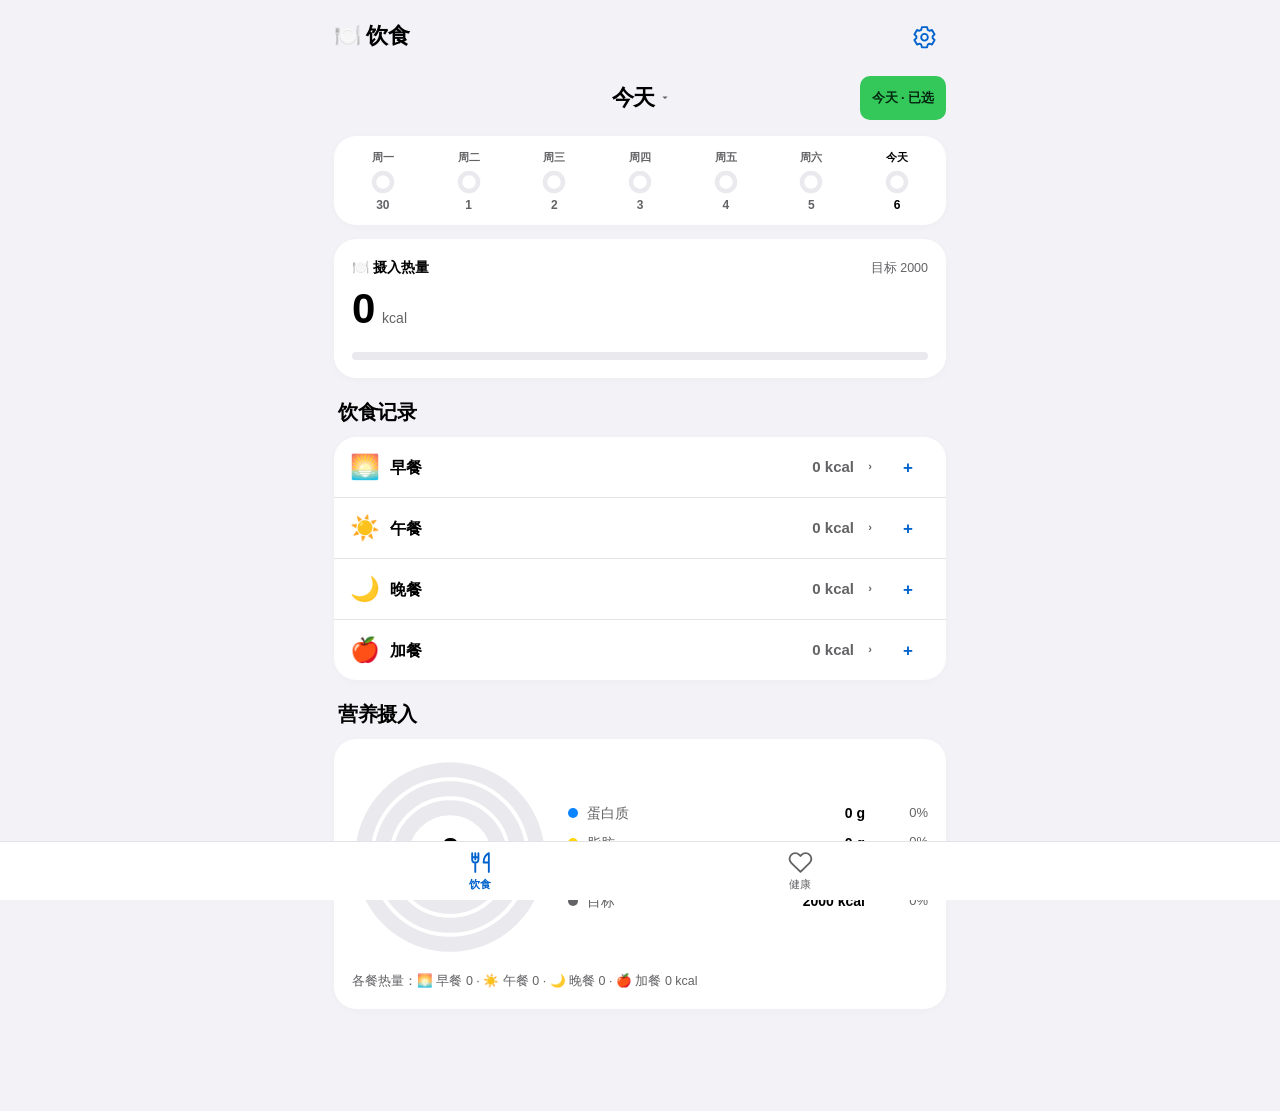
==== commit 9bb3517b: "Add health overview and persistent bottom navigation" ====
--- a/index.html
+++ b/index.html
@@ -36,9 +36,18 @@
   html,body{margin:0;padding:0;background:var(--bg);color:var(--fg);
     font:16px/1.45 -apple-system,BlinkMacSystemFont,"SF Pro Text","Segoe UI","PingFang SC","Microsoft YaHei",sans-serif;
     -webkit-font-smoothing:antialiased}
-  body{padding:calc(14px + env(safe-area-inset-top)) 14px calc(28px + env(safe-area-inset-bottom));
+  body{padding:calc(14px + env(safe-area-inset-top)) 14px calc(88px + env(safe-area-inset-bottom));
     max-width:640px;margin:0 auto}
   body.settings-open,body:has(#burn.on){overflow:hidden}
+  .ios-status-strip{display:none}
+  /* iOS 主屏幕网页的顶部系统模糊兼容：提供独立的固定颜色边界。
+     WebKit 从 computed background-color 取色；空元素 clip 到 text 后不遮挡页面。
+     高度超过其 10px 的边缘采样阈值。此行为非公开 API，需真机确认。 */
+  @supports (-webkit-touch-callout:none){
+    html.ios-standalone .ios-status-strip{display:block;position:fixed;inset:0 0 auto;
+      height:12px;z-index:100;pointer-events:none;background-color:var(--bg);
+      -webkit-background-clip:text;background-clip:text}
+  }
   h1{font-size:22px;margin:0;display:flex;align-items:center;gap:8px;line-height:1.2;
     font-weight:700;letter-spacing:-.02em}
   .top{display:flex;justify-content:space-between;align-items:center;margin-bottom:16px;gap:10px}
@@ -133,7 +142,7 @@
     color:var(--fg);border-radius:11px;padding:9px 11px;font:inherit;
     -webkit-appearance:none;appearance:none;text-align:right}
   .fld .pick:focus{outline:none;box-shadow:0 0 0 3px rgba(48,209,88,.3)}
-  .toast{position:fixed;left:50%;bottom:calc(26px + env(safe-area-inset-bottom));
+  .toast{position:fixed;left:50%;bottom:calc(82px + env(safe-area-inset-bottom));
     transform:translateX(-50%) translateY(20px);
     background:rgba(28,28,30,.92);color:#fff;padding:11px 18px;border-radius:99px;font-size:13.5px;
     opacity:0;pointer-events:none;transition:.25s;z-index:99;
@@ -278,7 +287,7 @@
     background:var(--bg);overflow-y:auto;-webkit-overflow-scrolling:touch}
   #burn.on{display:block}
   .scrwrap{max-width:640px;margin:0 auto;
-    padding:calc(12px + env(safe-area-inset-top)) 14px calc(28px + env(safe-area-inset-bottom))}
+    padding:calc(12px + env(safe-area-inset-top)) 14px calc(88px + env(safe-area-inset-bottom))}
   .scrhead{display:grid;grid-template-columns:44px 1fr 44px;align-items:center;gap:10px;margin-bottom:18px}
   .scrhead h1{font-size:17px;margin:0;display:block;text-align:center}
   .backbtn{flex:0 0 auto;width:44px;height:44px;border-radius:8px;background:transparent;
@@ -396,11 +405,49 @@
   .settings-action.danger{color:var(--danger)}
   .settings-action:active{background:var(--card2);transform:none}
   .settings-footer{text-align:center;font-size:12px;color:var(--dim);margin-top:18px}
+  /* 主要栏目使用不透明底栏；临时表单覆盖底栏，健康详情保留底栏。 */
+  [hidden]{display:none!important}
+  .tabbar{position:fixed;inset:auto 0 0;z-index:85;background:var(--card);
+    border-top:1px solid var(--line);padding-bottom:env(safe-area-inset-bottom)}
+  .tabbar-inner{max-width:640px;margin:0 auto;display:flex;min-height:58px}
+  .tabbar a{flex:1;min-width:44px;min-height:58px;display:flex;flex-direction:column;
+    align-items:center;justify-content:center;gap:3px;color:var(--dim);text-decoration:none;
+    font-size:11px;font-weight:500;line-height:1.2}
+  .tabbar a .ui-icon{width:25px;height:25px}
+  .tabbar a[aria-current="page"]{color:var(--tint);font-weight:600}
+  .tabbar a:focus-visible{outline:2px solid var(--tint);outline-offset:-4px}
+  .tabbar a:active{opacity:.7}
+  .health-link{display:block;width:100%;text-align:left;color:var(--fg);font-weight:400}
+  .health-link:active{transform:none}
+  .health-card-head{display:flex;align-items:center;gap:8px;font-size:16px;font-weight:600;margin-bottom:16px}
+  .health-card-head .ui-icon{width:21px;height:21px}
+  .health-card-head .bchev{margin-left:auto;width:16px;height:16px;color:var(--dim)}
+  .health-metrics{display:flex;gap:16px}
+  .health-metric{flex:1;min-width:0}
+  .health-metric .metric-label{display:block;font-size:13px;color:var(--dim);margin-bottom:3px}
+  .health-metric strong,.health-weight strong{font-size:32px;font-weight:700;letter-spacing:-.025em}
+  .health-metric small,.health-weight small{font-size:13px;color:var(--dim);margin-left:4px}
+  .health-note{display:block;font-size:12.5px;line-height:1.6;color:var(--dim);margin:10px 0 0}
+  .health-balance{display:flex;align-items:center;justify-content:space-between;gap:12px;
+    border-top:1px solid var(--line);margin-top:14px;padding-top:12px}
+  .health-balance .bl{flex:1;min-width:0}
+  .health-balance .bl b{display:block;font-size:14px;font-weight:500}
+  .health-balance .bl small{display:block;font-size:12px;color:var(--dim);margin-top:3px}
+  .health-balance .bnum{font-size:22px}
+  .health-state{margin-left:auto;font-size:12px;color:var(--dim);font-weight:400}
+  .health-upcoming .health-card-head{margin-bottom:8px}
+  .health-upcoming h2.health-card-head{font-size:16px;font-weight:600;text-transform:none;
+    letter-spacing:normal;color:var(--fg)}
+  .health-upcoming p{margin:0;font-size:13px;line-height:1.65;color:var(--dim)}
+  body.health-view #calArea .wk svg,body.health-view #calArea .cday svg{display:none}
+  body.health-view #calArea .wk{min-height:58px;justify-content:center}
+  body.health-view #calArea .cday{min-height:44px;justify-content:center}
   @media (max-width:360px){#dlg .fld label{font-size:15px}.energy-row{gap:8px}.energy-row label{font-size:15px}}
   @media (prefers-reduced-motion:reduce){*,*::before,*::after{transition:none!important;animation:none!important}}
 </style>
 </head>
 <body>
+<div class="ios-status-strip" id="iosStatusStrip" aria-hidden="true"></div>
 
 <svg width="0" height="0" aria-hidden="true" focusable="false" style="position:absolute;overflow:hidden">
   <defs>
@@ -413,13 +460,19 @@
     <symbol id="i-chart" viewBox="0 0 24 24"><path d="M4 3v18h17M8 16v-5m5 5V7m5 9v-3"/></symbol>
     <symbol id="i-trash" viewBox="0 0 24 24"><path d="M3 6h18M9 6V3h6v3M5 6l1 15h12l1-15M10 10v7m4-7v7"/></symbol>
     <symbol id="i-refresh" viewBox="0 0 24 24"><path d="M20 9a8 8 0 0 0-13-4L3 9m0-6v6h6M4 15a8 8 0 0 0 13 4l4-4m0 6v-6h-6"/></symbol>
+    <symbol id="i-food" viewBox="0 0 24 24"><path d="M4 3v6m3-6v6m3-6v6M4 7h6v2a3 3 0 0 1-6 0M7 12v9M20 3c-4 2-5 5-5 9h5m0-9v18"/></symbol>
+    <symbol id="i-heart" viewBox="0 0 24 24"><path d="M20.8 4.6a5.5 5.5 0 0 0-7.8 0L12 5.7l-1.1-1.1a5.5 5.5 0 0 0-7.8 7.8L12 21l8.8-8.6a5.5 5.5 0 0 0 0-7.8Z"/></symbol>
+    <symbol id="i-weight" viewBox="0 0 24 24"><rect x="3" y="3" width="18" height="18" rx="4"/><path d="M7 9a5 5 0 0 1 10 0M12 10l2-3"/></symbol>
+    <symbol id="i-training" viewBox="0 0 24 24"><path d="M8 12h8M3 9v6m3-9v12m12-12v12m3-9v6M3 12h3m12 0h3"/></symbol>
+    <symbol id="i-moon" viewBox="0 0 24 24"><path d="M20.8 14A9 9 0 0 1 10 3.2 9 9 0 1 0 20.8 14Z"/></symbol>
   </defs>
 </svg>
 
-<div class="top">
-  <h1>🍽️ 饮食</h1>
+<main id="appMain">
+<header class="top">
+  <h1 id="pageTitle" tabindex="-1">🍽️ 饮食</h1>
   <button class="iconbtn" id="btnSet" title="设置" aria-label="设置"><svg viewBox="0 0 24 24" class="ui-icon" aria-hidden="true"><use href="#i-gear"/></svg></button>
-</div>
+</header>
 
 <!-- ===== 日期标题（点开选日期） ===== -->
 <!-- ===== 顶部日期：点击在「周视图 / 整月日历」之间切换 ===== -->
@@ -436,6 +489,7 @@
 
 <div class="storage-error" id="storageError" role="alert" hidden></div>
 <button id="btnReloadData" class="wide" hidden>重新加载数据</button>
+<section id="dietPage" aria-labelledby="pageTitle">
 <!-- ===== 摄入热量 ===== -->
 <div class="card">
   <div class="kcal-hd"><span>🍽️ 摄入热量</span><span class="kcal-goal" id="gKcalTxt">目标 2000</span></div>
@@ -457,18 +511,47 @@
   <div class="hint" id="mealTotals"></div>
 </div>
 
-<!-- ===== 代谢与消耗（入口卡，详情在第二屏） ===== -->
-<button class="balcard" id="btnBurn">
-  <span class="bl"><b>代谢与消耗</b><small id="balSub">设置身体数据后计算</small></span>
-  <span class="bnum" id="balNum">—</span>
-  <span class="bchev">›</span>
+</section>
+
+<!-- ===== 健康概览：复用现有日期、能量、体重与备份 ===== -->
+<section id="healthPage" aria-labelledby="pageTitle" hidden>
+<button class="card health-link" id="btnBurn">
+  <span class="health-card-head"><svg viewBox="0 0 24 24" class="ui-icon" aria-hidden="true" style="color:var(--c)"><use href="#i-heart"/></svg>健康能量<svg viewBox="0 0 24 24" class="ui-icon bchev" aria-hidden="true"><use href="#i-back" transform="rotate(180 12 12)"/></svg></span>
+  <span class="health-metrics">
+    <span class="health-metric"><span class="metric-label">活动能量</span><strong id="healthActive" style="color:var(--c)">—</strong><small>kcal</small></span>
+    <span class="health-metric"><span class="metric-label">静息能量</span><strong id="healthBasal" style="color:var(--p)">—</strong><small>kcal</small></span>
+  </span>
+  <span class="health-note" id="healthEnergyNote">尚未录入 · 点击填写两项能量</span>
+  <span class="health-balance"><span class="bl"><b>代谢与消耗</b><small id="balSub">设置身体数据后计算</small></span><span class="bnum" id="balNum">—</span></span>
 </button>
+<button class="card health-link" id="btnHealthWeight">
+  <span class="health-card-head"><svg viewBox="0 0 24 24" class="ui-icon" aria-hidden="true" style="color:var(--acc)"><use href="#i-weight"/></svg>体重<svg viewBox="0 0 24 24" class="ui-icon bchev" aria-hidden="true"><use href="#i-back" transform="rotate(180 12 12)"/></svg></span>
+  <span class="health-weight"><strong id="healthWeightValue">—</strong><small>kg</small></span>
+  <span class="health-note" id="healthWeightDate">尚无体重记录 · 点击记录</span>
+</button>
+<section class="card health-upcoming" aria-labelledby="healthTrainingTitle">
+  <h2 class="health-card-head" id="healthTrainingTitle" style="color:var(--fg);letter-spacing:normal"><svg viewBox="0 0 24 24" class="ui-icon" aria-hidden="true" style="color:var(--c)"><use href="#i-training"/></svg>训练<span class="health-state">暂未接入</span></h2>
+  <p>后续在这里查看训练类型、时长和历史记录。</p>
+</section>
+<section class="card health-upcoming" aria-labelledby="healthSleepTitle">
+  <h2 class="health-card-head" id="healthSleepTitle" style="color:var(--fg);letter-spacing:normal"><svg viewBox="0 0 24 24" class="ui-icon" aria-hidden="true" style="color:var(--p)"><use href="#i-moon"/></svg>睡眠<span class="health-state">暂未接入</span></h2>
+  <p>后续在这里查看睡眠时长、时间与阶段。</p>
+</section>
+</section>
+</main>
+
+<nav class="tabbar" id="primaryNav" aria-label="主要栏目">
+  <div class="tabbar-inner">
+    <a href="#/diet" id="navDiet" aria-current="page"><svg viewBox="0 0 24 24" class="ui-icon" aria-hidden="true"><use href="#i-food"/></svg><span>饮食</span></a>
+    <a href="#/health" id="navHealth"><svg viewBox="0 0 24 24" class="ui-icon" aria-hidden="true"><use href="#i-heart"/></svg><span>健康</span></a>
+  </div>
+</nav>
 
 <!-- ===== 第二屏：代谢与消耗 ===== -->
-<div id="burn">
+<section id="burn" aria-label="代谢与消耗详情">
   <div class="scrwrap">
     <div class="scrhead">
-      <button class="backbtn" id="btnBurnBack" aria-label="返回饮食"><svg viewBox="0 0 24 24" class="ui-icon" aria-hidden="true"><use href="#i-back"/></svg></button>
+      <button class="backbtn" id="btnBurnBack" aria-label="返回健康"><svg viewBox="0 0 24 24" class="ui-icon" aria-hidden="true"><use href="#i-back"/></svg></button>
       <h1>代谢与消耗</h1>
       <span aria-hidden="true"></span>
     </div>
@@ -511,7 +594,7 @@
       <div id="duoBox"></div>
     </div>
 
-    <div class="sechd">体重</div>
+    <div class="sechd" id="weightSection" tabindex="-1">体重 <span class="energy-date" id="weightDate"></span></div>
     <div class="card">
       <div class="winline">
         <input type="number" inputmode="decimal" step="0.1" id="wInput" placeholder="体重 kg" aria-label="体重（kg）">
@@ -526,7 +609,7 @@
       手表能量也是估算值；当前记录差额不代表实际减重，不自动修改你的摄入目标。
     </div>
   </div>
-</div>
+</section>
 
 <!-- 供脚本写入的隐藏数据出口（不显示，仅供导出/调试读取） -->
 <div style="display:none">
@@ -678,6 +761,8 @@
 
 <script>
 'use strict';
+/* 使用 iOS 的实际主屏幕标记；部分版本的 display-mode 查询与它不一致。 */
+if (navigator.standalone === true) document.documentElement.classList.add('ios-standalone');
 const $ = id => document.getElementById(id);
 const N = v => Number.isFinite(v) ? Math.round(v * 10) / 10 : 0;
 
@@ -1469,6 +1554,7 @@
   renderCalArea();
   renderMeals();
   try { renderBurn(); } catch (e) { /* 第二屏渲染失败不影响主屏 */ }
+  try { renderHealth(); } catch (e) { showFatal(e); }
 }
 
 function addItems(items){
@@ -1494,6 +1580,7 @@
 
 let weightEditDate = '';
 function renderBurn(){
+  $('weightDate').textContent = editDate;
   const isToday = editDate === todayKey();
   renderEnergyInputs();
   const eb = energyBalance(editDate, body, weight, burnByDay);
@@ -1617,7 +1704,7 @@
     }
     let h = '';
     if (!keys.length){
-      h += '<div class="empty2">还没有体重记录<br>填在今天，坚持记录才能看出趋势</div>';
+      h += '<div class="empty2">还没有体重记录<br>记录所选日期的体重，坚持记录才能看出趋势</div>';
     } else {
       const first = +weight[keys[0]], last = +weight[keys[keys.length - 1]];
       const delta = last - first;
@@ -1675,24 +1762,39 @@
   }
 }
 
-function openBurn(){
+function renderHealth(){
+  const saved = burnByDay[editDate];
+  $('healthActive').textContent = saved ? N(saved.active) : '—';
+  $('healthBasal').textContent = saved ? N(saved.basal) : '—';
+  $('healthEnergyNote').textContent = saved
+    ? (editDate === todayKey() ? '今日累计' : '历史录入') + ' · 合计 ' + N(saved.active + saved.basal) + ' kcal'
+    : '尚未录入 · 点击填写两项能量';
+  const latest = Object.keys(weight).filter(k => k <= editDate && +weight[k] > 0).sort().at(-1);
+  const value = latest ? +weight[latest] : +body.weightKg || 0;
+  $('healthWeightValue').textContent = value > 0 ? N(value) : '—';
+  $('healthWeightDate').textContent = latest
+    ? (latest === editDate ? '所选日期已记录 · ' : '最近记录 · ') + latest
+    : value > 0 ? '身体档案中的体重 · 点击记录' : '尚无体重记录 · 点击记录';
+}
+
+/* 详情仍复用原有能量、体重表单；底部主要导航保持可用。 */
+function showBurnPane(){
   if ($('burn').classList.contains('on')) return;
   $('burn').classList.add('on');
-  $('burn').scrollTop = 0;
   for (const element of document.body.children){
-    if (['burn','dlg','rec','toast','alert','impor'].includes(element.id)) continue;
+    if (['burn','dlg','rec','toast','alert','impor','iosStatusStrip','primaryNav'].includes(element.id)) continue;
     burnInertState.set(element,element.inert); element.inert = true;
   }
-  $('btnBurnBack').focus();
   renderBurn();
 }
 const burnInertState = new Map();
-const closeBurn = () => {
+function hideBurnPane(){
   $('burn').classList.remove('on');
   for (const [element, inert] of burnInertState) element.inert = inert;
   burnInertState.clear();
-  $('btnBurn').focus();
-};
+}
+function openBurn(){ navigateApp('energy'); }
+const closeBurn = () => returnToHealth();
 document.addEventListener('keydown', e => {
   if (e.key === 'Escape' && $('burn').classList.contains('on') && !document.querySelector('.modal.on')){ e.preventDefault(); closeBurn(); }
 });
@@ -2023,7 +2125,7 @@
   document.body.classList.add('settings-open');
   $('dlg').querySelector('.settings-content').scrollTop = 0;
   for (const element of document.body.children){
-    if (['dlg','toast','alert','impor'].includes(element.id)) continue;
+    if (['dlg','toast','alert','impor','iosStatusStrip'].includes(element.id)) continue;
     settingsInertState.set(element,element.inert); element.inert = true;
   }
   $('btnCloseX').focus();
@@ -2106,10 +2208,91 @@
 });
 
 /* 启动：分步容错 —— 任何一步失败都不该让整个界面变成"全 0 且点不动" */
+/* TEST-EXTRACT-NAV-A */
+let appRoute = '';
+let lastHealthRoute = 'health';
+const sectionScroll = { diet:0, health:0 };
+const detailScroll = { energy:0, weight:0 };
+const seenDetails = new Set();
+const routeHashes = { diet:'#/diet', health:'#/health', energy:'#/health/energy', weight:'#/health/weight' };
+if ('scrollRestoration' in history) history.scrollRestoration = 'manual';
+function routeFromHash(hash){
+  return Object.keys(routeHashes).find(k => routeHashes[k] === hash) || 'diet';
+}
+function navigateApp(route, { replace = false } = {}){
+  if (!Object.hasOwn(routeHashes,route)) return;
+  if (appRoute === route) return;
+  const state = { kcalFrom:appRoute };
+  history[replace ? 'replaceState' : 'pushState'](state,'',routeHashes[route]);
+  syncAppRoute();
+}
+function returnToHealth(){
+  if (!['energy','weight'].includes(appRoute)) return;
+  if (history.state?.kcalFrom === 'health') history.back();
+  else navigateApp('health',{replace:true});
+}
+function syncAppRoute({ initial = false } = {}){
+  const next = routeFromHash(location.hash);
+  if (appRoute === next) return;
+  // 确认/导入尚未结束时保持当前页面，避免导航打断正在等待的恢复事务。
+  if (appRoute && ($('alert').classList.contains('on') || $('impor').classList.contains('on'))){
+    history.replaceState(history.state,'',routeHashes[appRoute]); return;
+  }
+  const previous = appRoute;
+  if (previous === 'diet' || previous === 'health') sectionScroll[previous] = window.scrollY;
+  if (previous === 'energy' || previous === 'weight') detailScroll[previous] = $('burn').scrollTop;
+  if ($('dlg').classList.contains('on')) closeSet();
+  if ($('rec').classList.contains('on')) closeRec();
+  hideBurnPane();
+  appRoute = next;
+  const isHealth = next !== 'diet';
+  if (isHealth) lastHealthRoute = next;
+  $('dietPage').hidden = isHealth;
+  $('healthPage').hidden = !isHealth;
+  document.body.classList.toggle('health-view',isHealth);
+  $('pageTitle').textContent = isHealth ? '健康' : '🍽️ 饮食';
+  for (const [id, selected] of [['navDiet',!isHealth],['navHealth',isHealth]]){
+    if (selected) $(id).setAttribute('aria-current','page');
+    else $(id).removeAttribute('aria-current');
+  }
+  $('navHealth').setAttribute('href',routeHashes[lastHealthRoute]);
+  // 同一日期、同一数据源；导航只改变浏览状态，不创建或写入记录。
+  render();
+  if (next === 'energy' || next === 'weight'){
+    showBurnPane();
+    if (next === 'weight' && !seenDetails.has(next)){
+      $('weightSection').scrollIntoView({block:'start'});
+      $('weightSection').focus({preventScroll:true});
+    } else {
+      $('burn').scrollTop = detailScroll[next];
+      $('btnBurnBack').focus({preventScroll:true});
+    }
+    seenDetails.add(next);
+  } else {
+    window.scrollTo(0,sectionScroll[next]);
+    if (!initial){
+      const backTarget = next === 'health' && ['energy','weight'].includes(previous)
+        ? $(previous === 'weight' ? 'btnHealthWeight' : 'btnBurn') : $('pageTitle');
+      backTarget.focus({preventScroll:true});
+    }
+  }
+  if (location.hash !== routeHashes[next]) history.replaceState(history.state,'',routeHashes[next]);
+}
+for (const [id, section] of [['navDiet','diet'],['navHealth','health']]){
+  $(id).addEventListener('click', e => {
+    if (e.button !== 0 || e.metaKey || e.ctrlKey || e.shiftKey || e.altKey) return;
+    e.preventDefault();
+    navigateApp(section === 'health' && appRoute === 'diet' ? lastHealthRoute : section);
+  });
+}
+$('btnHealthWeight').addEventListener('click', () => navigateApp('weight'));
+window.addEventListener('popstate',syncAppRoute);
+window.addEventListener('hashchange',syncAppRoute);
+/* TEST-EXTRACT-NAV-B */
 function boot(){
   const errs = [];
   try { $('todayLabel').textContent = '今日总计 · ' + todayKey(); } catch (e) { errs.push(e); }
-  try { render(); } catch (e) { errs.push(e); }
+  try { syncAppRoute({initial:true}); } catch (e) { errs.push(e); }
   try { refreshRisk(); } catch (e) { errs.push(e); }
   try {
     (function backupReminder(){
@@ -2608,7 +2791,7 @@
 /* ---------------- 版本与更新 ----------------
    iOS 主屏幕应用没有地址栏、没有下拉刷新，Service Worker 在后台还会被冻结，
    所以这里提供「可见版本号 + 手动检查更新」，并且 sw.js 对 HTML 走网络优先。 */
-const APP_VERSION = '2026-10-07.3';
+const APP_VERSION = '2026-10-07.5';
 try { $('verLabel').textContent = 'v' + APP_VERSION; } catch (e) {}
 
 let waitingSW = null;
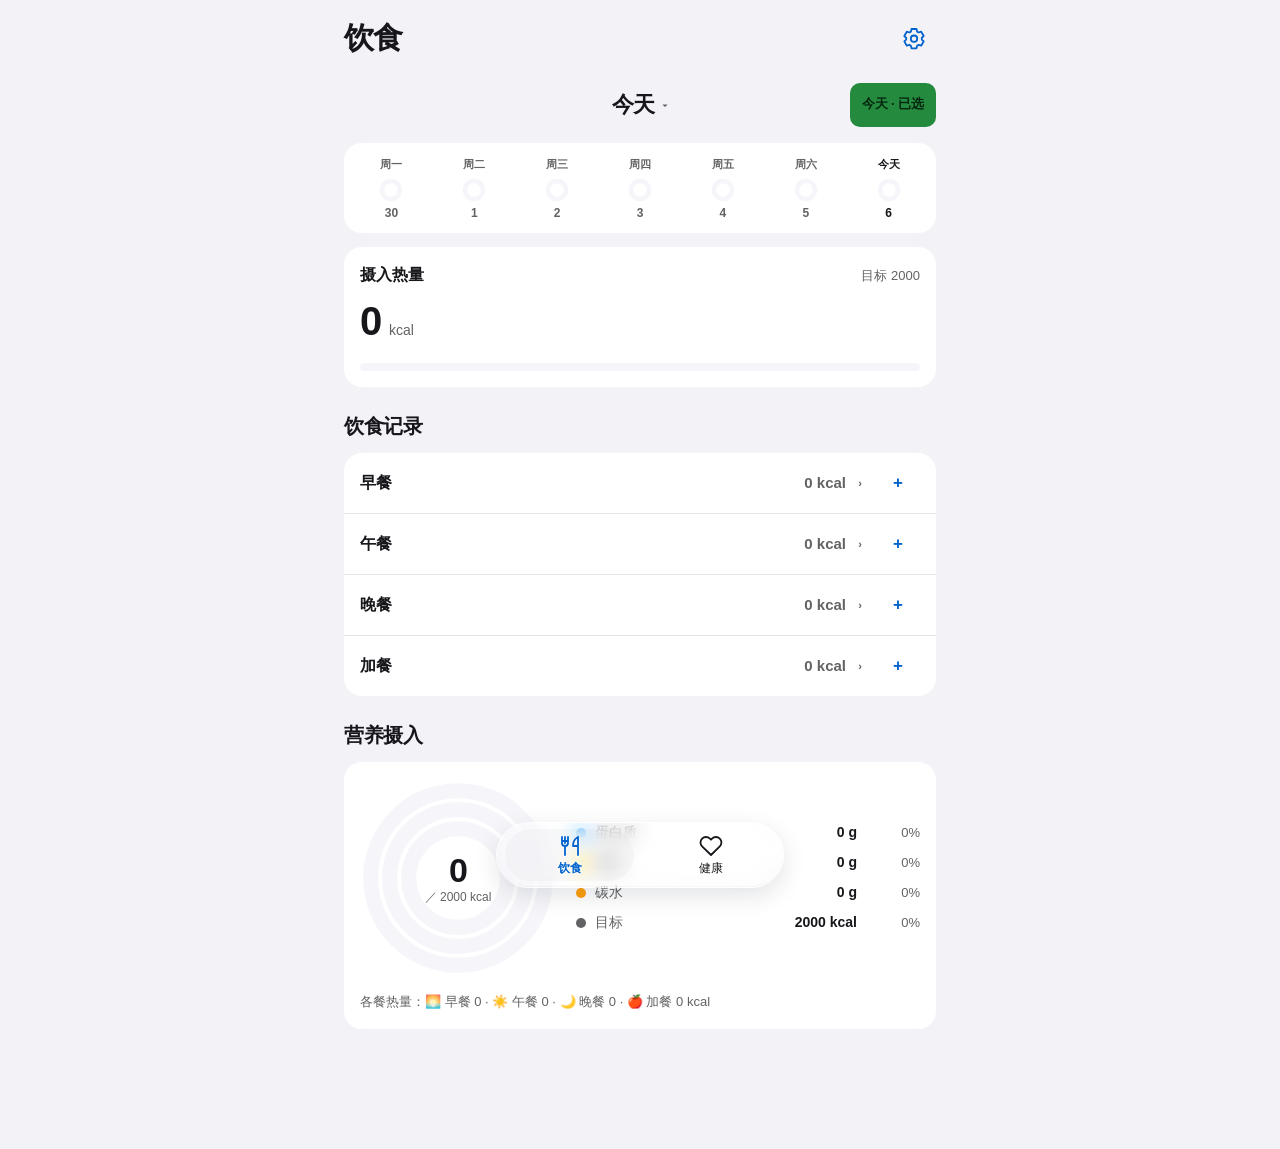
==== commit a374bf83: "Release the approved unified design and glass navigation" ====
--- a/index.html
+++ b/index.html
@@ -38,7 +38,7 @@
     -webkit-font-smoothing:antialiased}
   body{padding:calc(14px + env(safe-area-inset-top)) 14px calc(88px + env(safe-area-inset-bottom));
     max-width:640px;margin:0 auto}
-  body.settings-open,body:has(#burn.on){overflow:hidden}
+  body.settings-open,body:has(#burn.on),body:has(#wellness.on){overflow:hidden}
   .ios-status-strip{display:none}
   /* iOS 主屏幕网页的顶部系统模糊兼容：提供独立的固定颜色边界。
      WebKit 从 computed background-color 取色；空元素 clip 到 text 后不遮挡页面。
@@ -173,10 +173,11 @@
     width:min(84vw,300px);background:#2c2c2e;border-radius:20px;overflow:hidden;
     text-align:center;box-shadow:0 24px 60px rgba(0,0,0,.6)}
   @media (prefers-color-scheme: light){ .alert{background:#f7f7f8} }
-  .alert .ahead{padding:20px 20px 16px}
+  .alert{display:flex;flex-direction:column;max-height:calc(100% - 48px - env(safe-area-inset-top) - env(safe-area-inset-bottom))}
+  .alert .ahead{padding:20px 20px 16px;min-height:0;overflow-y:auto}
   .alert .atitle{font-size:16.5px;font-weight:700;margin-bottom:6px;color:var(--fg)}
-  .alert .amsg{font-size:13px;line-height:1.55;color:var(--dim);white-space:pre-line}
-  .alert .abody{border-top:1px solid var(--line)}
+  .alert .amsg{font-size:13px;line-height:1.55;color:var(--dim);white-space:pre-line;overflow-wrap:anywhere}
+  .alert .abody{border-top:1px solid var(--line);flex-shrink:0}
   .alert button{display:block;width:100%;padding:14px;background:transparent;border:none;
     border-top:1px solid var(--line);border-radius:0;font:inherit;font-size:16px;
     color:var(--p);cursor:pointer;font-weight:500}
@@ -339,10 +340,31 @@
   .legend-inline{display:flex;gap:14px;font-size:12px;color:var(--dim);margin-top:10px}
   .legend-inline i{display:inline-block;width:9px;height:9px;border-radius:3px;margin-right:5px}
   /* 体重趋势 */
-  .wchart{display:flex;align-items:flex-end;gap:3px;height:84px;margin:8px 0 2px}
-  .wcol{flex:1;display:flex;flex-direction:column;justify-content:flex-end;align-items:center;
-    height:100%;min-width:0}
-  .wdot{width:100%;max-width:14px;background:var(--acc);border-radius:4px;min-height:3px}
+  .weight-line{display:block;width:100%;height:auto;margin-top:16px;overflow:visible;cursor:crosshair}
+  .weight-line text{fill:var(--dim);font:11px -apple-system,BlinkMacSystemFont,sans-serif}
+  .weight-line .axis{stroke:var(--line);stroke-width:1}
+  .weight-line .trend{fill:none;stroke:var(--acc);stroke-width:2;stroke-linejoin:round}
+  .weight-line .point{fill:var(--card);stroke:var(--acc);stroke-width:2}
+  .weight-line .selected-point{fill:var(--card);stroke:var(--acc);stroke-width:3;pointer-events:none}
+  .weight-line .selected-guide{stroke:var(--acc);stroke-width:1;stroke-dasharray:3 4;opacity:.5;pointer-events:none}
+  .weight-tabs{display:flex;gap:2px;padding:3px;background:var(--card2);border-radius:11px;margin-top:18px}
+  .weight-tabs button{flex:1;min-width:0;min-height:44px;padding:7px 0;background:transparent;color:var(--dim);border-radius:8px;font-size:15px}
+  .weight-tabs button[aria-pressed="true"]{background:var(--card);color:var(--fg);box-shadow:var(--shadow)}
+  .weight-period{display:flex;align-items:center;justify-content:space-between;gap:4px;margin-top:10px;min-height:44px}
+  .weight-period span{flex:1;text-align:center;font-size:13px;font-weight:600;font-variant-numeric:tabular-nums}
+  .weight-period button:disabled{opacity:.3;cursor:default}
+  .weight-change{text-align:center;padding:16px 0 6px}
+  .weight-change small{display:block;color:var(--dim);font-size:12px}
+  .weight-change strong{display:block;font-size:42px;line-height:1.25;letter-spacing:-.035em;font-variant-numeric:tabular-nums;margin:5px 0}
+  .weight-change strong span{font-size:18px;font-weight:500;letter-spacing:0;margin-left:5px}
+  .weight-readout{display:flex;justify-content:space-between;align-items:center;gap:8px;background:var(--card2);border-radius:12px;padding:10px 12px;margin-top:12px;font-size:13px;font-variant-numeric:tabular-nums}
+  .weight-readout small{display:block;color:var(--dim);font-size:11px;margin-top:3px}
+  .weight-readout strong{font-size:22px;white-space:nowrap}
+  .weight-readout strong small{display:inline;font-size:12px;font-weight:400;margin-left:4px}
+  .weight-scrub{display:block;width:100%;min-height:44px;margin:0;accent-color:var(--acc);padding:0}
+  .weight-record{display:flex;width:100%;align-items:center;justify-content:space-between;gap:8px;background:transparent;color:var(--fg);border-radius:0;border-bottom:1px solid var(--line);min-height:44px;padding:10px 0;text-align:left;font-size:13px;font-weight:400}
+  .weight-record small{display:block;color:var(--dim);font-size:11px;margin-top:2px}
+  .weight-record b{white-space:nowrap;font-weight:600}
   .winline{display:flex;align-items:center;gap:10px;margin-top:12px}
   .winline input{flex:1;min-width:0;background:var(--card2);border:none;color:var(--fg);
     border-radius:12px;padding:12px;font:inherit;font-size:17px;text-align:center}
@@ -434,17 +456,35 @@
   .health-balance .bl b{display:block;font-size:14px;font-weight:500}
   .health-balance .bl small{display:block;font-size:12px;color:var(--dim);margin-top:3px}
   .health-balance .bnum{font-size:22px}
-  .health-state{margin-left:auto;font-size:12px;color:var(--dim);font-weight:400}
-  .health-upcoming .health-card-head{margin-bottom:8px}
-  .health-upcoming h2.health-card-head{font-size:16px;font-weight:600;text-transform:none;
-    letter-spacing:normal;color:var(--fg)}
-  .health-upcoming p{margin:0;font-size:13px;line-height:1.65;color:var(--dim)}
+  #wellness{display:none;position:fixed;inset:0;z-index:80;background:var(--bg);overflow-y:auto;-webkit-overflow-scrolling:touch}
+  #wellness.on{display:block}
+  .well-form .fld{padding:12px 0;flex-wrap:wrap;border-bottom:1px solid var(--line)}
+  .well-form .fld:last-child{border:0}
+  .well-form .fld input,.well-form .fld select{max-width:60%}
+  .well-form .timefield{display:block}
+  .well-form .timefield label{display:block;margin-bottom:8px}
+  .well-form .timefield input{width:100%;max-width:100%;text-align:left;min-width:0}
+  .well-form .duration-inputs{display:flex;align-items:center;gap:6px;max-width:65%}
+  .well-form .duration-inputs input{width:64px;max-width:100%;min-width:0}
+  .well-value{font-size:32px;font-weight:700;color:var(--p)}
+  .well-source{font-size:12px;color:var(--dim);line-height:1.6;margin:8px 0}
+  .session{padding:14px 0;border-top:1px solid var(--line)}
+  .session:first-child{border:0;padding-top:0}
+  .session strong{display:block;font-size:16px;overflow-wrap:anywhere}
+  .session .session-actions{display:flex;gap:14px;margin-top:8px}
+  .session-actions button{color:var(--tint);background:transparent;padding:8px 0;min-height:44px;font-size:14px}
+  .session-actions button.danger{color:var(--danger)}
+  .health-import-link{display:flex;align-items:center;gap:8px;min-height:48px;color:var(--tint);background:transparent;margin:0 auto 8px;font-size:15px}
+  #healthJson{display:block;width:100%;min-height:180px;margin:12px 0;background:var(--card2);color:var(--fg);border:0;border-radius:12px;padding:12px;font:14px/1.5 ui-monospace,monospace;resize:vertical}
+  .health-preview{font-size:13px;line-height:1.65;white-space:pre-wrap;overflow-wrap:anywhere;max-height:360px;overflow-y:auto}
+  .sleep-stages{display:flex;gap:12px;flex-wrap:wrap;font-size:13px;color:var(--dim);margin:12px 0}
   body.health-view #calArea .wk svg,body.health-view #calArea .cday svg{display:none}
   body.health-view #calArea .wk{min-height:58px;justify-content:center}
   body.health-view #calArea .cday{min-height:44px;justify-content:center}
   @media (max-width:360px){#dlg .fld label{font-size:15px}.energy-row{gap:8px}.energy-row label{font-size:15px}}
   @media (prefers-reduced-motion:reduce){*,*::before,*::after{transition:none!important;animation:none!important}}
-</style>
+</style>
+<link id="appTheme" rel="stylesheet" href="./app.css?v=2026-10-09.2">
 </head>
 <body>
 <div class="ios-status-strip" id="iosStatusStrip" aria-hidden="true"></div>
@@ -492,7 +532,7 @@
 <section id="dietPage" aria-labelledby="pageTitle">
 <!-- ===== 摄入热量 ===== -->
 <div class="card">
-  <div class="kcal-hd"><span>🍽️ 摄入热量</span><span class="kcal-goal" id="gKcalTxt">目标 2000</span></div>
+  <div class="kcal-hd"><span>摄入热量</span><span class="kcal-goal" id="gKcalTxt">目标 2000</span></div>
   <div class="kcal"><b id="tKcal">0</b><span>kcal</span></div>
   <div class="bar"><i id="barKcal"></i></div>
 </div>
@@ -529,14 +569,17 @@
   <span class="health-weight"><strong id="healthWeightValue">—</strong><small>kg</small></span>
   <span class="health-note" id="healthWeightDate">尚无体重记录 · 点击记录</span>
 </button>
-<section class="card health-upcoming" aria-labelledby="healthTrainingTitle">
-  <h2 class="health-card-head" id="healthTrainingTitle" style="color:var(--fg);letter-spacing:normal"><svg viewBox="0 0 24 24" class="ui-icon" aria-hidden="true" style="color:var(--c)"><use href="#i-training"/></svg>训练<span class="health-state">暂未接入</span></h2>
-  <p>后续在这里查看训练类型、时长和历史记录。</p>
-</section>
-<section class="card health-upcoming" aria-labelledby="healthSleepTitle">
-  <h2 class="health-card-head" id="healthSleepTitle" style="color:var(--fg);letter-spacing:normal"><svg viewBox="0 0 24 24" class="ui-icon" aria-hidden="true" style="color:var(--p)"><use href="#i-moon"/></svg>睡眠<span class="health-state">暂未接入</span></h2>
-  <p>后续在这里查看睡眠时长、时间与阶段。</p>
-</section>
+<button class="card health-link" id="btnHealthTraining">
+  <span class="health-card-head"><svg viewBox="0 0 24 24" class="ui-icon" aria-hidden="true" style="color:var(--c)"><use href="#i-training"/></svg>训练<svg viewBox="0 0 24 24" class="ui-icon bchev" aria-hidden="true"><use href="#i-back" transform="rotate(180 12 12)"/></svg></span>
+  <span class="health-weight"><strong id="healthTrainingValue">—</strong><small>分钟</small></span>
+  <span class="health-note" id="healthTrainingNote">尚未记录 · 点击记录或导入</span>
+</button>
+<button class="card health-link" id="btnHealthSleep">
+  <span class="health-card-head"><svg viewBox="0 0 24 24" class="ui-icon" aria-hidden="true" style="color:var(--p)"><use href="#i-moon"/></svg>睡眠<svg viewBox="0 0 24 24" class="ui-icon bchev" aria-hidden="true"><use href="#i-back" transform="rotate(180 12 12)"/></svg></span>
+  <span class="health-weight"><strong id="healthSleepValue">—</strong></span>
+  <span class="health-note" id="healthSleepNote">按醒来日期记录 · 点击记录或导入</span>
+</button>
+<button class="health-import-link" id="btnHealthImport"><svg viewBox="0 0 24 24" class="ui-icon" aria-hidden="true"><use href="#i-up"/></svg>导入健康 JSON</button>
 </section>
 </main>
 
@@ -594,13 +637,14 @@
       <div id="duoBox"></div>
     </div>
 
-    <div class="sechd" id="weightSection" tabindex="-1">体重 <span class="energy-date" id="weightDate"></span></div>
+    <div class="sechd" id="weightSection" tabindex="-1">体重趋势</div>
     <div class="card">
+      <div id="weightBox"></div>
+      <label class="hint" for="wInput" style="display:block;margin-top:20px">记录 <span id="weightDate"></span> 的体重（kg）</label>
       <div class="winline">
         <input type="number" inputmode="decimal" step="0.1" id="wInput" placeholder="体重 kg" aria-label="体重（kg）">
         <button id="btnSaveWeight">记录</button>
       </div>
-      <div id="weightBox"></div>
     </div>
 
     <div class="hint" style="margin-top:16px">
@@ -608,6 +652,50 @@
       趋势推算使用近 28 天体重趋势与已记录饮食，仅作参考，漏记会影响结果，不能视为实测消耗。
       手表能量也是估算值；当前记录差额不代表实际减重，不自动修改你的摄入目标。
     </div>
+  </div>
+</section>
+
+<section id="wellness" aria-label="训练与睡眠详情">
+  <div class="scrwrap">
+    <div class="scrhead"><button class="backbtn" id="btnWellBack" aria-label="返回健康概览"><svg viewBox="0 0 24 24" class="ui-icon" aria-hidden="true"><use href="#i-back"/></svg></button><h1 id="wellTitle">训练</h1><span></span></div>
+    <div class="card"><div class="fld"><label for="wellDate">记录日期</label><input type="date" class="pick" id="wellDate"></div><div class="hint" id="wellDateHint"></div></div>
+    <section id="trainingPanel" aria-label="训练记录">
+      <div class="sechd">当日训练</div><div class="card" id="trainingList"></div>
+      <div class="sechd" id="trainingFormTitle">记录一次训练</div>
+      <form id="trainingForm" class="card well-form">
+        <div class="fld"><label for="trainingType">类型</label><select class="pick" id="trainingType"><option>力量训练</option><option>跑步</option><option>步行</option><option>骑行</option><option>游泳</option><option>瑜伽</option><option>其他</option></select></div>
+        <div class="fld"><label for="trainingMinutes">时长（分钟）</label><input class="pick" type="number" inputmode="decimal" min="0.1" max="1440" step="any" id="trainingMinutes" required></div>
+        <div class="fld"><label for="trainingDistance">距离（km）</label><input class="pick" type="number" inputmode="decimal" min="0" step="any" id="trainingDistance" placeholder="可选"></div>
+        <div class="fld"><label for="trainingEnergy">活动能量（kcal）</label><input class="pick" type="number" inputmode="decimal" min="0" step="any" id="trainingEnergy" placeholder="可选"></div>
+        <div class="hint">记录训练概况。训练能量只在这里展示，不再加到每日活动能量；力量训练暂不细分每组动作。</div>
+        <button type="submit" class="wide primary" id="btnSaveTraining" style="margin-top:14px">保存训练</button>
+        <button type="button" class="wide ghost" id="btnCancelTraining" hidden>取消编辑</button>
+      </form>
+    </section>
+    <section id="sleepPanel" aria-label="睡眠记录" hidden>
+      <div class="sechd">当日睡眠</div><div class="card" id="sleepSummary"></div>
+      <div class="sechd">记录或修正睡眠</div>
+      <form class="card well-form" id="sleepForm">
+        <div class="fld"><label for="sleepHours">实际睡眠</label><div class="duration-inputs"><input class="pick" id="sleepHours" type="number" inputmode="numeric" min="0" max="24" step="1" required aria-label="睡眠小时"><span>时</span><input class="pick" id="sleepMinutes" type="number" inputmode="numeric" min="0" max="59" step="1" required aria-label="睡眠分钟"><span>分</span></div></div>
+        <div class="fld timefield"><label for="sleepStart">入睡时间（可选）</label><input class="pick" type="datetime-local" id="sleepStart"></div>
+        <div class="fld timefield"><label for="sleepEnd">醒来时间（可选）</label><input class="pick" type="datetime-local" id="sleepEnd"></div>
+        <div class="hint">填写实际睡着的时长，不包含清醒或仅在床时间。夜间睡眠归到醒来的日期；时间填写时需两项同时填写。手动修正后，原导入分期不再沿用。</div>
+        <button class="wide primary" type="submit" style="margin-top:14px">保存睡眠</button>
+        <button class="wide ghost" type="button" id="btnClearSleep" style="color:var(--danger)" hidden>删除当日睡眠</button>
+      </form>
+    </section>
+    <section id="healthImportPanel" aria-label="导入健康数据" hidden>
+      <div class="card">
+        <h2>导入健康数据</h2>
+        <p class="hint">选择快捷指令生成的 JSON，或粘贴内容。支持体重、活动能量、静息能量、训练和睡眠；睡眠展示核心、深度与 REM。仅在本机处理。</p>
+        <a class="settings-action" href="docs/shortcuts-guide.html">在 iPhone 上创建导出快捷指令 <span aria-hidden="true">›</span></a>
+        <button class="wide ghost" id="btnChooseHealthFile">选择 JSON 文件</button><input type="file" id="healthFile" accept=".json,application/json" hidden>
+        <label for="healthJson" class="hint">JSON 内容</label><textarea id="healthJson" placeholder="选择文件或粘贴 JSON"></textarea>
+        <div class="row"><button class="wide ghost" id="btnCheckHealth">检查内容</button><button class="wide primary" id="btnApplyHealth">确认导入</button></div>
+        <p class="health-preview" id="healthPreview" role="status"></p>
+        <details class="hint"><summary>文件格式与导出说明</summary><p>支持旧版日汇总、新版体重日汇总及快捷指令精简样本。苹果全量 XML 不适合每日导入。手机创建步骤见上方指南，目前没有经过真机验证的一键安装快捷指令。</p><p>建议早晨导出最近 7 天；第一次可单独补入历史体重。样本中同一天多次称重取最后一次；睡眠片段去重，排除卧床与清醒，并按结束日期归档。请核对睡眠日期和分期，避免缺少片段导致旧记录被不完整数据替换。</p><a href="docs/健康数据导入格式.md" target="_blank" rel="noopener">查看格式说明</a></details>
+      </div>
+    </section>
   </div>
 </section>
 
@@ -748,7 +836,7 @@
 <div class="toast" id="toast"></div>
 
 <!-- ===== iOS 风格选择弹窗（不使用原生 confirm） ===== -->
-<div class="modal" id="alert">
+<div class="modal" id="alert" role="dialog" aria-modal="true" aria-labelledby="alertTitle" aria-describedby="alertMsg">
   <div class="alert">
     <div class="ahead">
       <div class="atitle" id="alertTitle"></div>
@@ -765,6 +853,7 @@
 if (navigator.standalone === true) document.documentElement.classList.add('ios-standalone');
 const $ = id => document.getElementById(id);
 const N = v => Number.isFinite(v) ? Math.round(v * 10) / 10 : 0;
+function esc(value){return String(value).replace(/[&<>"']/g,c=>({'&':'&amp;','<':'&lt;','>':'&gt;','"':'&quot;',"'":'&#39;'}[c]));}
 
 /* ---------------- 存储（全部本地，file:// 也能用） ---------------- */
 const LSK = 'kcal.entries.v1', LSS = 'kcal.settings.v1', LSM = 'kcal.meta.v1';
@@ -811,8 +900,10 @@
              weightKg: '', preferHarris: false };
 /* 体重记录：{ 'YYYY-MM-DD': kg } */
 let weight = {};
+let weightMeta = {}; // 保持体重数值结构兼容，来源和称重时间单独保存。
 /* 每日手动录入的 Apple 健康能量；独立存储，不改动饮食记录。 */
 let burnByDay = {};
+let trainingByDay = {}, sleepByDay = {};
 let completion = {};
 let storageReadError = false;
 let storageStale = false;
@@ -845,6 +936,7 @@
     if (/^\d{4}-\d{2}-\d{2}$/.test(k) && shiftDay(k, 0) === k && v && validEnergy(v.active) && validEnergy(v.basal)){
       out[k] = { active: v.active, basal: v.basal };
       if (typeof v.updatedAt === 'string' && Number.isFinite(Date.parse(v.updatedAt))) out[k].updatedAt = v.updatedAt;
+      if (v.source === 'health-json') out[k].source = v.source;
     }
   }
   return out;
@@ -857,11 +949,12 @@
   return commitData({ burn: next, completion: status });
 }
 let energyEditDate = '';
+let wellnessEditDate = '', trainingEditingId = '';
 function renderEnergyInputs(){
   const saved = burnByDay[editDate];
   $('energyDate').textContent = (editDate === todayKey() ? '今天 · ' : '') + editDate;
   const time = saved?.updatedAt ? new Date(saved.updatedAt).toLocaleTimeString('zh-CN',{hour:'2-digit',minute:'2-digit'}) : '';
-  $('energyStatus').textContent = saved ? (editDate === todayKey() ? '今日累计' : '历史录入') + (time ? ' · 录入于 ' + time : ' · 已保存') : '未录入';
+  $('energyStatus').textContent = saved ? (editDate === todayKey() ? '今日累计' : '历史录入') + (time ? (saved.source==='health-json'?' · 导出于 ':' · 录入于 ') + time : ' · 已保存') : '未录入';
   $('btnClearEnergy').hidden = !saved;
   if (energyEditDate !== editDate){
     $('energyActive').value = saved ? saved.active : '';
@@ -915,13 +1008,323 @@
   return out;
 }
 /* 长期保留全部历史；浏览/统计的日期范围不改变存储范围。 */
+/* TEST-EXTRACT-HEALTH-MODEL-A */
+function healthNumber(v, name, min = 0, max = 1440){
+  if (typeof v !== 'number' || !Number.isFinite(v) || v < min || v > max) throw new Error(name + '数值无效');
+  return v;
+}
+function healthTimestamp(v){
+  if (typeof v !== 'string' || !/^\d{4}-\d{2}-\d{2}T\d{2}:\d{2}(?::\d{2}(?:\.\d+)?)?(?:Z|[+-]\d{2}:\d{2})$/.test(v) || !isDayKey(v.slice(0,10)) || !Number.isFinite(Date.parse(v))) throw new Error('时间须包含日期和时区');
+  if (+v.slice(11,13)>23 || +v.slice(14,16)>59 || (v[16]===':' && +v.slice(17,19)>59)) throw new Error('时间数值无效');
+  return v;
+}
+function healthMeta(v){
+  if (!['manual','health-json','mixed'].includes(v.source)) throw new Error('健康记录来源无效');
+  return { source:v.source, updatedAt:healthTimestamp(v.updatedAt) };
+}
+function normalizeTrainingDay(v, date){
+  if (!isObject(v) || !Array.isArray(v.sessions) || v.sessions.length > 100) throw new Error('训练列表格式无效');
+  const ids = new Set();
+  const sessions = v.sessions.map(s => {
+    if (!isObject(s) || typeof s.id !== 'string' || !s.id.trim() || s.id.length > 100 || ids.has(s.id)) throw new Error('训练 ID 缺失或重复');
+    if (Object.keys(s).some(k=>!['id','type','durationMinutes','distanceKm','energyKcal','startAt'].includes(k))) throw new Error('训练含不支持的字段，请按日汇总格式导出');
+    ids.add(s.id);
+    if (typeof s.type !== 'string' || !s.type.trim() || s.type.length > 80) throw new Error('训练类型无效');
+    const result = { id:s.id, type:s.type.trim(), durationMinutes:healthNumber(s.durationMinutes,'训练时长',0.1) };
+    if (s.distanceKm != null) result.distanceKm = healthNumber(s.distanceKm,'距离',0,10000);
+    if (s.energyKcal != null) result.energyKcal = healthNumber(s.energyKcal,'训练能量',0,50000);
+    if (s.startAt != null){ result.startAt = healthTimestamp(s.startAt); if (result.startAt.slice(0,10) !== date) throw new Error('训练日期与开始时间不一致'); }
+    return result;
+  });
+  if (sessions.reduce((sum,s) => sum+s.durationMinutes,0) > 1440) throw new Error('一天训练时长超过 24 小时');
+  return { sessions, ...healthMeta(v) };
+}
+function normalizeSleepDay(v, date){
+  if (!isObject(v)) throw new Error('睡眠格式无效');
+  if (Object.keys(v).some(k=>!['asleepMinutes','startAt','endAt','stages','source','updatedAt'].includes(k))) throw new Error('睡眠含不支持的字段，请先汇总并去重');
+  const result = { asleepMinutes:healthNumber(v.asleepMinutes,'睡眠时长'), ...healthMeta(v) };
+  if ((v.startAt != null) !== (v.endAt != null)) throw new Error('入睡和醒来时间需同时填写');
+  if (v.startAt != null){
+    result.startAt = healthTimestamp(v.startAt); result.endAt = healthTimestamp(v.endAt);
+    const elapsed = (Date.parse(result.endAt)-Date.parse(result.startAt))/60000;
+    if (elapsed <= 0 || elapsed > 2160 || result.asleepMinutes > elapsed+1) throw new Error('睡眠时长或起止时间不一致');
+    if (result.endAt.slice(0,10) !== date) throw new Error('睡眠必须归到醒来的日期');
+  }
+  if (v.stages != null){
+    if (!isObject(v.stages) || Object.keys(v.stages).some(k => !['core','deep','rem'].includes(k))) throw new Error('睡眠分期格式无效');
+    result.stages = {};
+    for (const [k,n] of Object.entries(v.stages)) result.stages[k] = healthNumber(n,'睡眠分期');
+    if (Object.values(result.stages).reduce((sum,n)=>sum+n,0) > result.asleepMinutes+1) throw new Error('分期合计超过实际睡眠，请先去重');
+  }
+  return result;
+}
+function normalizeHealthDays(raw, kind){
+  if (!isObject(raw)) throw new Error(kind+' 数据格式无效');
+  const out = {};
+  for (const [date,v] of Object.entries(raw)){
+    if (!isDayKey(date)) throw new Error('健康记录日期无效');
+    out[date] = kind === 'training' ? normalizeTrainingDay(v,date) : normalizeSleepDay(v,date);
+  }
+  return out;
+}
+function sleepStage(value){
+  if(typeof value==='number' && Number.isInteger(value))return ['inBed','asleep','awake','core','deep','rem'][value];
+  const s=String(value).toLowerCase().replace(/[\s()（）_\-]/g,'');
+  if(/^[0-5]$/.test(s))return ['inBed','asleep','awake','core','deep','rem'][Number(s)];
+  const labels={core:['core','asleepcore','核心','核心睡眠','睡眠核心','睡着核心'],deep:['deep','asleepdeep','深度','深度睡眠','深睡','睡眠深度','睡着深度'],rem:['rem','asleeprem','快速眼动','快速眼动睡眠','睡眠rem','睡着rem'],awake:['awake','清醒','醒着'],inBed:['inbed','卧床','在床','卧床时间'],asleep:['asleep','asleepunspecified','睡眠','睡着','未细分睡眠']};
+  return Object.keys(labels).find(k=>labels[k].includes(s));
+}
+function unionIntervals(rows){
+  const out=[];
+  for(const r of [...rows].sort((a,b)=>a.start-b.start || a.end-b.end)){
+    const last=out.at(-1);
+    if(last && r.start<=last.end)last.end=Math.max(last.end,r.end);
+    else out.push({start:r.start,end:r.end});
+  }
+  return out;
+}
+const intervalMinutes=rows=>unionIntervals(rows).reduce((n,r)=>n+(r.end-r.start)/60000,0);
+function subtractIntervals(rows,cuts){
+  const result=[],blocked=unionIntervals(cuts);let cutIndex=0;
+  for(const r of unionIntervals(rows)){
+    let at=r.start;
+    while(cutIndex<blocked.length && blocked[cutIndex].end<=at)cutIndex++;
+    for(let i=cutIndex;i<blocked.length;i++){
+      const b=blocked[i];
+      if(b.end<=at)continue;if(b.start>=r.end)break;
+      if(b.start>at)result.push({start:at,end:Math.min(b.start,r.end)});
+      at=Math.max(at,b.end);if(at>=r.end)break;
+    }
+    if(at<r.end)result.push({start:at,end:r.end});
+  }
+  return result;
+}
+function intervalsOverlap(a,b){
+  let i=0,j=0;
+  while(i<a.length && j<b.length){
+    if(Math.min(a[i].end,b[j].end)>Math.max(a[i].start,b[j].start))return true;
+    if(a[i].end<=b[j].end)i++;else j++;
+  }
+  return false;
+}
+function healthOffset(timestamp){
+  if(timestamp.endsWith('Z'))return 0;
+  const m=timestamp.match(/([+-])(\d{2}):(\d{2})$/);
+  return (m[1]==='-'?-1:1)*(Number(m[2])*60+Number(m[3]));
+}
+function healthDateAt(time,offset){return new Date(time+offset*60000).toISOString().slice(0,10);}
+function healthTimeAt(time,template){return new Date(time+healthOffset(template)*60000).toISOString().replace(/Z$/,template.endsWith('Z')?'Z':template.slice(-6));}
+function summarizeHealthSamples(data){
+  if(data.version!==1 || !Array.isArray(data.samples) || data.samples.length>30000 || Object.keys(data).some(k=>!['app','version','exportedAt','from','through','samples'].includes(k)))throw new Error('快捷指令样本格式无效');
+  const exportedAt=healthTimestamp(data.exportedAt),exportTime=Date.parse(exportedAt);
+  if(exportTime>Date.now()+300000)throw new Error('导出时间在未来');
+  if(!isDayKey(data.from)||!isDayKey(data.through)||data.from>data.through||data.through>todayKey())throw new Error('导出日期范围无效');
+  const days={},sleepRows=[],energyRows={active:[],basal:[]},sources={active:new Set(),basal:new Set(),sleep:new Set()},seen=new Set(),notes=[];
+  const day=k=>days[k] ||= {date:k};
+  const inRange=k=>k>=data.from && k<=data.through;
+  for(const s of data.samples){
+    if(!isObject(s)||!['weight','sleep','active','basal'].includes(s.kind)||Object.keys(s).some(k=>!['kind','value','unit','startAt','endAt','source'].includes(k)))throw new Error('健康样本类别或字段无效');
+    if(typeof s.source!=='string'||!s.source.trim()||s.source.length>200)throw new Error('样本需提供来源；请读取健康样本的“来源”');
+    const startAt=healthTimestamp(s.startAt),endAt=healthTimestamp(s.endAt),start=Date.parse(startAt),end=Date.parse(endAt);
+    if(end<start || end>exportTime+60000)throw new Error('样本起止时间无效或晚于导出时间');
+    const fingerprint=JSON.stringify([s.kind,s.source,start,end,s.value,s.unit]);
+    if(seen.has(fingerprint))continue;seen.add(fingerprint);
+    if(s.kind==='weight'){
+      const factors={kg:1,'千克':1,'公斤':1,g:.001,'克':.001,lb:.45359237,lbs:.45359237,'磅':.45359237};
+      if(!Object.hasOwn(factors,s.unit))throw new Error('不支持体重单位“'+String(s.unit)+'”；请提供 kg、g 或 lb 及对应数值');
+      const kg=healthNumber(healthNumber(s.value,'体重样本',0,400000)*factors[s.unit],'体重',0.1,400),k=startAt.slice(0,10);
+      if(!inRange(k))continue;
+      const previous=day(k).weight;
+      if(previous && Date.parse(previous.measuredAt)===start && previous.kg!==kg)throw new Error(k+' 同一时间有不同体重，请核对来源');
+      if(!previous || Date.parse(previous.measuredAt)<start)day(k).weight={kg,measuredAt:startAt};
+    }else if(s.kind==='sleep'){
+      const stage=sleepStage(s.value);
+      if(!stage)throw new Error('无法识别睡眠分期“'+String(s.value).slice(0,60)+'”；请核对快捷指令的“值”');
+      if(end<=start || end-start>2160*60000)throw new Error('睡眠样本时长无效');
+      sleepRows.push({start,end,startAt,endAt,stage,source:s.source});sources.sleep.add(s.source);
+    }else{
+      const factors={kcal:1,Cal:1,'千卡':1,'大卡':1,kJ:1/4.184,'千焦':1/4.184,J:1/4184,cal:.001};
+      if(!Object.hasOwn(factors,s.unit))throw new Error('不支持能量单位“'+String(s.unit)+'”；请提供 kcal 或 kJ 及对应数值');
+      const value=healthNumber(healthNumber(s.value,'能量样本',0,209200000)*factors[s.unit],'能量',0,50000);
+      if(end-start>1440*60000)throw new Error('能量样本跨度超过一天，请分段导出');
+      energyRows[s.kind].push({start,end,startAt,endAt,value});sources[s.kind].add(s.source);
+    }
+  }
+  for(const [kind,set] of Object.entries(sources))if(set.size>1)throw new Error(({active:'活动能量',basal:'静息能量',sleep:'睡眠'})[kind]+'含多个来源：'+[...set].join('、')+'。请在快捷指令中筛选一个来源，避免重复统计');
+  for(const kind of ['active','basal']){
+    const rows=energyRows[kind].sort((a,b)=>a.start-b.start || a.end-b.end);
+    let lastEnd=-Infinity;
+    for(const r of rows){
+      if(r.start<lastEnd && r.end>r.start && r.value>0)throw new Error('同一来源的能量样本重叠且不完全相同，请核对导出数据');
+      if(r.end>r.start && r.value>0)lastEnd=Math.max(lastEnd,r.end);
+      const offset=healthOffset(r.endAt);
+      if(r.start===r.end){const k=healthDateAt(r.start,offset);if(inRange(k)){const e=day(k).energy ||= {};e[kind]=(e[kind]||0)+r.value;}continue;}
+      let at=r.start,parts=0;
+      while(at<r.end){
+        const k=healthDateAt(at,offset),next=Date.parse(shiftDay(k,1)+'T00:00:00Z')-offset*60000,until=Math.min(next,r.end);
+        if(inRange(k)){const e=day(k).energy ||= {};e[kind]=(e[kind]||0)+r.value*(until-at)/(r.end-r.start);}
+        parts++;at=until;
+      }
+      if(parts>1)notes.push('跨午夜能量按样本时长分配，请与健康 App 日总量核对。');
+    }
+  }
+  // 不用 0 冒充某类样本未授权或尚未同步。
+  for(const d of Object.values(days))if(d.energy){
+    if(d.energy.active==null || d.energy.basal==null){delete d.energy;notes.push(d.date+' 能量缺少活动或静息样本，本次不更新能量。');}
+  }
+  const groups=[];
+  for(const r of sleepRows.sort((a,b)=>a.start-b.start || a.end-b.end)){
+    let g=groups.at(-1);
+    if(!g || r.start-g.end>90*60000){g={end:r.end,rows:[]};groups.push(g);}
+    g.rows.push(r);g.end=Math.max(g.end,r.end);
+  }
+  for(const g of groups){
+    const asleep=g.rows.filter(r=>['core','deep','rem','asleep'].includes(r.stage));
+    if(!asleep.length)continue;
+    const last=g.rows.reduce((a,b)=>a.end>=b.end?a:b),k=last.endAt.slice(0,10);
+    if(!inRange(k))continue;
+    const stages={};
+    for(const kind of ['core','deep','rem'])stages[kind]=unionIntervals(asleep.filter(r=>r.stage===kind));
+    for(const [a,b] of [['core','deep'],['core','rem'],['deep','rem']])if(intervalsOverlap(stages[a],stages[b]))throw new Error(k+' 不同睡眠阶段互相重叠，请核对来源');
+    const awake=unionIntervals(g.rows.filter(r=>r.stage==='awake')),known=asleep.filter(r=>r.stage!=='asleep');
+    if(intervalsOverlap(unionIntervals(known),awake))throw new Error(k+' 清醒与睡眠分期互相重叠，请核对来源');
+    const actual=unionIntervals([...known,...subtractIntervals(asleep.filter(r=>r.stage==='asleep'),awake)]);
+    if(!actual.length)continue;
+    const first=asleep.reduce((a,b)=>a.start<=b.start?a:b),startAt=healthTimeAt(actual[0].start,first.startAt),d=day(k);
+    if(!d.sleep)d.sleep={asleepMinutes:0,startAt,endAt:last.endAt};
+    d.sleep.asleepMinutes+=intervalMinutes(actual);
+    if(asleep.some(r=>r.stage!=='asleep')){
+      d.sleep.stages ||= {core:0,deep:0,rem:0};
+      for(const kind of ['core','deep','rem'])d.sleep.stages[kind]+=intervalMinutes(stages[kind]);
+    }
+    if(Date.parse(startAt)<Date.parse(d.sleep.startAt))d.sleep.startAt=startAt;
+    if(Date.parse(last.endAt)>Date.parse(d.sleep.endAt))d.sleep.endAt=last.endAt;
+  }
+  const result=Object.values(days).filter(d=>Object.keys(d).length>1).sort((a,b)=>a.date.localeCompare(b.date));
+  if(!result.length)throw new Error('日期范围内没有可导入的完整能量、体重或实际睡眠；请检查授权和同步');
+  if(sleepRows.length)notes.push('睡眠按连续片段汇总（间隔超过 90 分钟分段），归最后片段结束日期；请核对跨夜归档与三项分期。');
+  if(result.some(d=>d.weight))notes.push('同一天多次称重采用最后一次；未称重的日期不补值。');
+  return {app:'kcal-health',version:2,exportedAt,days:result,notes:[...new Set(notes)]};
+}
+function parseHealthJSON(text){
+  if (String(text).length>5*1024*1024) throw new Error('内容超过 5 MB，请导出精简日汇总 JSON');
+  let data,notes=[];
+  try { data = JSON.parse(String(text).replace(/^\uFEFF/,'')); } catch(e){ throw new Error('JSON 不完整或格式错误'); }
+  if (isObject(data) && data.app === 'kcal-health-samples'){data = summarizeHealthSamples(data);notes=data.notes;}
+  if (!isObject(data) || data.app !== 'kcal-health' || ![1,2].includes(data.version) || !Array.isArray(data.days) || !data.days.length || data.days.length > 3660) throw new Error('需要健康日汇总或快捷指令样本 JSON；完整备份请在设置中恢复');
+  const exportedAt = healthTimestamp(data.exportedAt), fields = { burn:{},training:{},sleep:{},weight:{},weightMeta:{} }, dates = new Set();
+  if (Date.parse(exportedAt)>Date.now()+300000) throw new Error('导出时间在未来，请核对导出工具时间');
+  for (const d of data.days){
+    if (!isObject(d) || !isDayKey(d.date) || d.date > todayKey() || dates.has(d.date)) throw new Error('日期无效、在未来或重复');
+    dates.add(d.date);
+    if (Object.keys(d).some(k => !['date','energy','training','sleep',...(data.version===2?['weight']:[])].includes(k))) throw new Error(d.date+' 含有不支持的数据类别');
+    let recognized = false;
+    if (Object.hasOwn(d,'energy')){
+      if (!isObject(d.energy) || Object.keys(d.energy).some(k=>!['active','basal'].includes(k))) throw new Error('能量格式无效，单位须为 kcal');
+      fields.burn[d.date] = { active:healthNumber(d.energy.active,'活动能量',0,50000),basal:healthNumber(d.energy.basal,'静息能量',0,50000),source:'health-json',updatedAt:exportedAt };
+      recognized = true;
+    }
+    if (Object.hasOwn(d,'training')){ fields.training[d.date] = normalizeTrainingDay({sessions:d.training,source:'health-json',updatedAt:exportedAt},d.date); recognized = true; }
+    if (Object.hasOwn(d,'sleep')){
+      if(data.version===2 && d.sleep?.stages && !['core','deep','rem'].every(k=>Object.hasOwn(d.sleep.stages,k)))throw new Error('v2 睡眠分期需同时提供核心、深度和 REM');
+      fields.sleep[d.date] = normalizeSleepDay({...d.sleep,source:'health-json',updatedAt:exportedAt},d.date); recognized = true;
+    }
+    if (Object.hasOwn(d,'weight')){
+      if (!isObject(d.weight) || Object.keys(d.weight).some(k=>!['kg','measuredAt'].includes(k))) throw new Error('体重格式无效，单位须为 kg');
+      fields.weight[d.date] = healthNumber(d.weight.kg,'体重',0.1,400);
+      const measuredAt=healthTimestamp(d.weight.measuredAt);
+      if (measuredAt.slice(0,10)!==d.date || Date.parse(measuredAt)>Date.parse(exportedAt)+60000) throw new Error('体重日期或称重时间不一致');
+      fields.weightMeta[d.date]={source:'health-json',updatedAt:exportedAt,measuredAt};recognized=true;
+    }
+    if (!recognized) throw new Error(d.date+' 没有可导入的数据');
+  }
+  if(notes.length)fields.notes=notes;
+  return fields;
+}
+function healthImportPlan(fields){
+  const current = { burn:burnByDay,training:trainingByDay,sleep:sleepByDay,weight };
+  const patch = {}, details = []; let updates = 0, skipped = 0, conflicts = 0;
+  const names = {burn:'能量',training:'训练',sleep:'睡眠',weight:'体重'};
+  patch.weightMeta=cloneData(weightMeta);
+  for (const key of Object.keys(current)){
+    patch[key] = cloneData(current[key]);
+    for (const [date,value] of Object.entries(fields[key] || {})){
+      const old = current[key][date];
+      const oldMeta=key==='weight'?weightMeta[date]:old,newMeta=key==='weight'?fields.weightMeta[date]:value;
+      if (old != null && (Date.parse(oldMeta?.updatedAt || '') >= Date.parse(newMeta.updatedAt) || (key==='weight' && oldMeta?.measuredAt && Date.parse(oldMeta.measuredAt)>Date.parse(newMeta.measuredAt)))){
+        skipped++; details.push(date+' '+names[key]+'：跳过（已有同时间或更新记录）'); continue;
+      }
+      if (old != null && oldMeta?.source !== 'health-json') conflicts++;
+      patch[key][date] = cloneData(value); updates++;
+      if(key==='weight')patch.weightMeta[date]=cloneData(newMeta);
+      const suffix = key === 'weight' ? N(value)+' kg · '+newMeta.measuredAt.slice(11,16) : key === 'burn' ? N(value.active+value.basal)+' kcal' : key === 'training' ? value.sessions.length+' 次 · '+N(value.sessions.reduce((n,s)=>n+s.durationMinutes,0))+' 分钟' : formatSleep(value.asleepMinutes)+(value.stages?' · 核心 '+N(value.stages.core??0)+' / 深度 '+N(value.stages.deep??0)+' / REM '+N(value.stages.rem??0)+' 分':'');
+      details.push(date+' '+names[key]+'：'+(old?'更新':'新增')+' '+suffix);
+    }
+  }
+  if(fields.notes)details.push(...fields.notes);
+  return {patch,updates,skipped,conflicts,details};
+}
+function formatSleep(minutes){ const n = Math.round(minutes); return Math.floor(n/60)+' 小时 '+n%60+' 分'; }
+function healthSource(record){return record?.source === 'health-json' ? '健康 JSON 导入' : record?.source === 'mixed' ? '导入后手动修正' : '手动记录';}
+function weightWindow(weights, mode, anchor, asOf){
+  const keys=Object.keys(weights).filter(k=>isDayKey(k)&&k<=asOf&&Number.isFinite(+weights[k])&&+weights[k]>0&&+weights[k]<=400).sort();
+  anchor=anchor>asOf?asOf:anchor;
+  let from, end, previous='', next='';
+  if(mode==='week'){
+    const weekday=new Date(anchor+'T12:00:00Z').getUTCDay();
+    from=shiftDay(anchor,-((weekday+6)%7));end=shiftDay(from,6);
+    previous=shiftDay(from,-7);next=shiftDay(from,7);
+  }else if(mode==='month'){
+    from=anchor.slice(0,7)+'-01';
+    const d=new Date(from+'T12:00:00Z');d.setUTCMonth(d.getUTCMonth()+1);
+    next=d.toISOString().slice(0,10);end=shiftDay(next,-1);previous=shiftDay(from,-1);
+  }else if(mode==='year'){
+    from=anchor.slice(0,4)+'-01-01';next=(+anchor.slice(0,4)+1)+'-01-01';
+    end=shiftDay(next,-1);previous=shiftDay(from,-1);
+  }else{
+    from=keys[0]||asOf;end=keys.at(-1)||asOf;
+  }
+  const through=end>asOf?asOf:end;
+  const records=keys.filter(k=>k>=from&&k<=through).map(k=>({k,kg:+weights[k]}));
+  return {from,through,records,previous,next,canPrevious:mode!=='all'&&keys.length>0&&from>keys[0],canNext:mode!=='all'&&end<asOf,
+    first:records[0]?.kg??null,last:records.at(-1)?.kg??null,delta:records.length>1?records.at(-1).kg-records[0].kg:null};
+}
+function weightChartGeometry(records, from, through){
+  const values=records.map(r=>r.kg),pad=Math.max(.5,(Math.max(...values)-Math.min(...values))*.08);
+  const lo=Math.min(...values)-pad,hi=Math.max(...values)+pad;
+  const span=Math.max(0,(Date.parse(through+'T12:00:00Z')-Date.parse(from+'T12:00:00Z'))/86400000);
+  const x=k=>span?46+(Date.parse(k+'T12:00:00Z')-Date.parse(from+'T12:00:00Z'))/86400000/span*298:195;
+  const y=v=>16+(hi-v)/(hi-lo)*148;
+  return {lo,hi,span,x,y};
+}
+function weightLineChart(records, asOf, from=shiftDay(asOf,-13), selectedDay=''){
+  if (!records.length) return '<div class="empty2">这个区间没有体重记录<br>可以查看全部历史，或切换到上一个区间</div>';
+  const {lo,hi,span,x,y}=weightChartGeometry(records,from,asOf);
+  const selected=records.find(r=>r.k===selectedDay)||records.at(-1);
+  let h='<svg class="weight-line" viewBox="0 0 360 204" role="img" aria-label="'+from+' 至 '+asOf+' 体重趋势，'+records.length+' 条实际记录；可用下方滑块逐条查看"><title>绿色空心圆为实际称重，日期间隔按日历显示，单位 kg</title>';
+  for (const v of [hi,(hi+lo)/2,lo]) h+='<line class="axis" x1="46" y1="'+y(v)+'" x2="344" y2="'+y(v)+'"/><text x="2" y="'+(y(v)+4)+'">'+N(v)+'</text>';
+  h+='<line id="weightSelectedGuide" class="selected-guide" x1="'+x(selected.k)+'" x2="'+x(selected.k)+'" y1="16" y2="164"/>';
+  if(records.length>1) h+='<polyline class="trend" points="'+records.map(r=>x(r.k)+','+y(r.kg)).join(' ')+'"/>';
+  const radius=records.length>90?2.5:4;
+  for(const r of records)h+='<circle class="point" cx="'+x(r.k)+'" cy="'+y(r.kg)+'" r="'+radius+'"><title>'+r.k+'：'+N(r.kg)+' kg</title></circle>';
+  h+='<circle id="weightSelectedPoint" class="selected-point" cx="'+x(selected.k)+'" cy="'+y(selected.kg)+'" r="6"/>';
+  const ticks=span===0?1:span>60?5:3;
+  for(let i=0;i<ticks;i++){
+    const k=shiftDay(from,ticks===1?0:Math.round(span*i/(ticks-1)));
+    h+='<text x="'+x(k)+'" y="192" text-anchor="'+(ticks===1?'middle':i===0?'start':i===ticks-1?'end':'middle')+'">'+(span>365?k.slice(0,7):k.slice(5).replace('-','/'))+'</text>';
+  }
+  return h+'</svg>';
+}
+/* TEST-EXTRACT-HEALTH-MODEL-B */
 function dataSnapshot(){
-  return { app: 'kcal', version: 5, entries: store, settings, body, weight,
-    burn: burnByDay, completion, meta: { lastBackup } };
+  return { app: 'kcal', version: 7, entries: store, settings, body, weight, weightMeta,
+    burn: burnByDay, training:trainingByDay, sleep:sleepByDay, completion, meta: { lastBackup } };
 }
 function applySnapshot(data){
   store = data.entries; settings = data.settings; body = data.body;
   weight = data.weight; burnByDay = data.burn; completion = data.completion;
+  weightMeta = data.weightMeta || {};
+  trainingByDay = data.training || {}; sleepByDay = data.sleep || {};
   lastBackup = data.meta.lastBackup || '';
 }
 let initialData;
@@ -929,7 +1332,7 @@
 if (initialData !== null && initialData !== undefined){
   try {
     const data = JSON.parse(initialData);
-    if (data.app !== 'kcal' || data.version !== 5 ||
+    if (data.app !== 'kcal' || ![5,6,7].includes(data.version) ||
         !['entries','settings','body','weight','burn','completion','meta'].every(k => isObject(data[k]))) throw new Error('invalid snapshot');
     applySnapshot({ ...data, ...validateBackup(data) });
   } catch (e) { storageReadError = true; }
@@ -1555,6 +1958,7 @@
   renderMeals();
   try { renderBurn(); } catch (e) { /* 第二屏渲染失败不影响主屏 */ }
   try { renderHealth(); } catch (e) { showFatal(e); }
+  if ($('wellness').classList.contains('on')) renderWellness();
 }
 
 function addItems(items){
@@ -1578,6 +1982,83 @@
   return +body.weightKg || 0;
 }
 
+/* 时间范围只控制图表，不写入记录，也不改变表单所选日期。 */
+let weightView = {mode:'all',anchor:'',asOf:'',selectedDay:''};
+function currentWeightWindow(){
+  if(weightView.asOf!==editDate){weightView.asOf=editDate;weightView.anchor=editDate;weightView.selectedDay='';}
+  return weightWindow(weight,weightView.mode,weightView.anchor,editDate);
+}
+function weightRecordDescription(record){
+  const meta=weightMeta[record.k],time=meta?.measuredAt?.slice(11,16);
+  return (time?time+' · ':'')+(meta?.source==='health-json'?'健康导入':meta?.source==='manual'?'手动记录':'已有记录');
+}
+function weightReadoutHTML(record){
+  return '<div>'+record.k+'<small>'+esc(weightRecordDescription(record))+'</small></div><strong>'+N(record.kg)+'<small>kg</small></strong>';
+}
+function renderWeightPanel(){
+  const box=$('weightBox');if(!box)return;
+  const view=currentWeightWindow(),{records,from,through,delta}=view;
+  const selected=records.find(r=>r.k===weightView.selectedDay)||records.at(-1);
+  weightView.selectedDay=selected?.k||'';
+  let h='<div class="weight-tabs" role="group" aria-label="体重时间范围">';
+  for(const [mode,label] of [['all','全部'],['week','周'],['month','月'],['year','年']]){
+    h+='<button type="button" data-weight-mode="'+mode+'" aria-pressed="'+(weightView.mode===mode)+'">'+label+'</button>';
+  }
+  const dateLabel=k=>k.replaceAll('-','/');
+  h+='</div><div class="weight-period"><button type="button" class="iconbtn" data-weight-step="previous" aria-label="上一个区间"'+(view.canPrevious?'':' disabled')+'><svg class="ui-icon" aria-hidden="true"><use href="#i-back"/></svg></button><span>'+dateLabel(from)+(through===from?'':' – '+dateLabel(through))+'</span><button type="button" class="iconbtn" data-weight-step="next" aria-label="下一个区间"'+(view.canNext?'':' disabled')+'><svg class="ui-icon" aria-hidden="true"><use href="#i-back" transform="rotate(180 12 12)"/></svg></button></div>';
+  h+='<div class="weight-change"><small>'+(weightView.mode==='all'?'累计':'区间')+'体重变化</small><strong'+(delta!==null&&delta<0?' style="color:var(--acc)"':'')+'>'+(delta===null?'—':(N(delta)>0?'+':'')+N(delta)+'<span>kg</span>')+'</strong><small>'+(records.length>1?'实际首末记录之差':records.length===1?'只有一次称重，暂不计算变化':'这个区间尚无称重')+'</small></div>';
+  h+='<div class="wstats"><div><b>'+(view.first===null?'—':N(view.first))+'</b><small>首次 kg</small></div><div><b>'+(view.last===null?'—':N(view.last))+'</b><small>末次 kg</small></div><div><b>'+records.length+'</b><small>记录天数</small></div></div>';
+  h+=weightLineChart(records,through,from,weightView.selectedDay);
+  if(selected){
+    h+='<div id="weightReadout" class="weight-readout" aria-live="polite" aria-atomic="true">'+weightReadoutHTML(selected)+'</div>';
+    h+='<input id="weightScrub" class="weight-scrub" type="range" min="0" max="'+(records.length-1)+'" step="1" value="'+records.indexOf(selected)+'" aria-label="逐条查看称重记录" aria-valuetext="'+selected.k+'，'+N(selected.kg)+' kg"'+(records.length===1?' disabled':'')+'>';
+    h+='<div class="hint">点选图表或移动滑块查看每次称重。仅连接实际记录，未称重日期不补值。</div><details class="hint" style="margin-top:14px"><summary>查看这个区间的全部记录（'+records.length+' 天）</summary>';
+    for(const r of records.toReversed())h+='<button type="button" class="weight-record" data-weight-day="'+r.k+'" aria-label="查看 '+r.k+' 体重 '+N(r.kg)+' kg"><span>'+r.k+'<small>'+esc(weightRecordDescription(r))+'</small></span><b>'+N(r.kg)+' kg</b></button>';
+    h+='</details>';
+  }
+  const rev=reverseTDEE(store,weight,{asOf:editDate});
+  h+='<details class="hint" style="margin-top:16px"><summary>近 28 天消耗推算 · 截至 '+editDate+'</summary>';
+  if(rev.ok){
+    h+='<p>趋势推算（参考）：<b>'+Math.round(rev.value)+' kcal/天</b><br>'+rev.from+' 至 '+rev.to+'，区间 '+rev.days+' 天均有饮食记录。按已记录摄入推算，漏记与体重水分会影响结果，不视为实测消耗，不自动调整目标。</p>';
+  }else{
+    const why={noWeight:'近 28 天至少需要 4 次体重记录',tooShort:'体重记录跨度不足 14 天',fewLogs:'体重区间内仍有日期没有饮食记录',unstableTrend:'体重趋势波动较大，暂不推算'}[rev.reason]||'数据不足';
+    h+='<p>暂不推算消耗：'+why+(rev.reason==='fewLogs'?'（'+rev.logged+'/'+rev.days+' 天）':'')+'</p>';
+  }
+  box.innerHTML=h+'</details>';
+}
+function selectWeightPoint(index){
+  const view=currentWeightWindow(),r=view.records[index];if(!r)return;
+  weightView.selectedDay=r.k;
+  $('weightReadout').innerHTML=weightReadoutHTML(r);
+  const slider=$('weightScrub');slider.value=index;slider.setAttribute('aria-valuetext',r.k+'，'+N(r.kg)+' kg');
+  const {x,y}=weightChartGeometry(view.records,view.from,view.through);
+  $('weightSelectedPoint').setAttribute('cx',x(r.k));$('weightSelectedPoint').setAttribute('cy',y(r.kg));
+  $('weightSelectedGuide').setAttribute('x1',x(r.k));$('weightSelectedGuide').setAttribute('x2',x(r.k));
+}
+$('weightBox').addEventListener('click',e=>{
+  const button=e.target.closest('button');
+  if(button?.disabled)return;
+  if(button?.dataset.weightMode){
+    weightView.mode=button.dataset.weightMode;weightView.anchor=editDate;weightView.selectedDay='';renderWeightPanel();
+    $('weightBox').querySelector('[data-weight-mode="'+weightView.mode+'"]').focus({preventScroll:true});
+  }else if(button?.dataset.weightStep){
+    const view=currentWeightWindow(),step=button.dataset.weightStep;
+    if((step==='previous'&&!view.canPrevious)||(step==='next'&&!view.canNext))return;
+    weightView.anchor=step==='previous'?view.previous:view.next;weightView.selectedDay='';renderWeightPanel();
+    $('weightBox').querySelector('[data-weight-step="'+step+'"]').focus({preventScroll:true});
+  }else if(button?.dataset.weightDay){
+    selectWeightPoint(currentWeightWindow().records.findIndex(r=>r.k===button.dataset.weightDay));
+  }else{
+    const svg=e.target.closest('svg.weight-line');if(!svg)return;
+    const matrix=svg.getScreenCTM();if(!matrix)return;
+    const point=svg.createSVGPoint();point.x=e.clientX;point.y=e.clientY;
+    const at=point.matrixTransform(matrix.inverse()).x,view=currentWeightWindow();
+    const {x}=weightChartGeometry(view.records,view.from,view.through);
+    let nearest=0;for(let i=1;i<view.records.length;i++)if(Math.abs(x(view.records[i].k)-at)<Math.abs(x(view.records[nearest].k)-at))nearest=i;
+    selectWeightPoint(nearest);
+  }
+});
+$('weightBox').addEventListener('input',e=>{if(e.target.id==='weightScrub')selectWeightPoint(+e.target.value);});
 let weightEditDate = '';
 function renderBurn(){
   $('weightDate').textContent = editDate;
@@ -1696,51 +2177,7 @@
   // ---- 体重 ----
   const wb = $('weightBox');
   if (wb){
-    const keys = Object.keys(weight).filter(k => isDayKey(k) && k <= editDate && +weight[k] > 0).sort();
-    const last14 = [];
-    for (let i = 13; i >= 0; i--){
-      const k = shiftDay(editDate,-i);
-      if (+weight[k] > 0) last14.push({ k: k, kg: +weight[k] });
-    }
-    let h = '';
-    if (!keys.length){
-      h += '<div class="empty2">还没有体重记录<br>记录所选日期的体重，坚持记录才能看出趋势</div>';
-    } else {
-      const first = +weight[keys[0]], last = +weight[keys[keys.length - 1]];
-      const delta = last - first;
-      h += '<div class="wstats">' +
-             '<div><b>' + N(last) + '</b><small>最新 kg</small></div>' +
-             '<div><b style="color:' + (delta <= 0 ? 'var(--acc)' : '#ff453a') + '">' +
-               (delta > 0 ? '+' : '') + N(delta) + '</b><small>较首次 kg</small></div>' +
-             '<div><b>' + keys.length + '</b><small>已记录天数</small></div>' +
-           '</div>';
-      if (last14.length >= 2){
-        const vals = last14.map(o => o.kg);
-        const lo = Math.min(...vals), hi = Math.max(...vals);
-        const span = Math.max(1, hi - lo);
-        h += '<div class="wchart">';
-        for (const o of last14){
-          const pct = 25 + (o.kg - lo) / span * 75;      // 压缩到 25%~100%，放大差异
-          h += '<div class="wcol" title="' + o.k + ' ' + N(o.kg) + 'kg">' +
-                 '<div class="wdot" style="height:' + pct.toFixed(0) + '%"></div></div>';
-        }
-        h += '</div>';
-        h += '<div class="duo-x">';
-        last14.forEach((o, i) => { h += '<span>' + (i % 2 === 0 ? (+o.k.slice(8)) : '') + '</span>'; });
-        h += '</div>';
-      }
-      const rev = reverseTDEE(store,weight,{ asOf:editDate });
-      if (rev.ok){
-        h += '<div class="hint" style="margin-top:14px">近 28 天窗口趋势推算（参考）：<b>' + Math.round(rev.value) + ' kcal/天</b><br>' +
-          rev.from + ' 至 ' + rev.to + '，区间 ' + rev.days + ' 天均有饮食记录。按已记录摄入推算，漏记与体重水分会影响结果，不视为实测消耗，不自动调整目标。</div>';
-      } else {
-        const why = { noWeight:'近 28 天至少需要 4 次体重记录', tooShort:'体重记录跨度不足 14 天',
-          fewLogs:'体重区间内仍有日期没有饮食记录', unstableTrend:'体重趋势波动较大，暂不推算' }[rev.reason] || '数据不足';
-        h += '<div class="hint" style="margin-top:14px">暂不推算消耗：' + why +
-          (rev.reason === 'fewLogs' ? '（' + rev.logged + '/' + rev.days + ' 天）' : '') + '</div>';
-      }
-    }
-    wb.innerHTML = h;
+    renderWeightPanel();
     const wi = $('wInput');
     if (wi && weightEditDate !== editDate){ wi.value = weight[editDate] || ''; weightEditDate = editDate; }
   }
@@ -1767,14 +2204,19 @@
   $('healthActive').textContent = saved ? N(saved.active) : '—';
   $('healthBasal').textContent = saved ? N(saved.basal) : '—';
   $('healthEnergyNote').textContent = saved
-    ? (editDate === todayKey() ? '今日累计' : '历史录入') + ' · 合计 ' + N(saved.active + saved.basal) + ' kcal'
+    ? (editDate === todayKey() ? '今日累计' : '历史录入') + ' · 合计 ' + N(saved.active + saved.basal) + ' kcal'+(saved.source==='health-json'?' · 健康 JSON 导入':'')
     : '尚未录入 · 点击填写两项能量';
   const latest = Object.keys(weight).filter(k => k <= editDate && +weight[k] > 0).sort().at(-1);
   const value = latest ? +weight[latest] : +body.weightKg || 0;
   $('healthWeightValue').textContent = value > 0 ? N(value) : '—';
   $('healthWeightDate').textContent = latest
-    ? (latest === editDate ? '所选日期已记录 · ' : '最近记录 · ') + latest
+    ? (latest === editDate ? '所选日期已记录 · ' : '最近记录 · ') + latest + (weightMeta[latest]?.source==='health-json'?' · 健康导入':'')
     : value > 0 ? '身体档案中的体重 · 点击记录' : '尚无体重记录 · 点击记录';
+  const training = trainingByDay[editDate], sleep = sleepByDay[editDate];
+  $('healthTrainingValue').textContent = training ? N(training.sessions.reduce((n,s)=>n+s.durationMinutes,0)) : '—';
+  $('healthTrainingNote').textContent = training ? training.sessions.length+' 次训练 · '+healthSource(training) : '尚未记录 · 点击记录或导入';
+  $('healthSleepValue').textContent = sleep ? formatSleep(sleep.asleepMinutes) : '—';
+  $('healthSleepNote').textContent = sleep ? '醒来日期 '+editDate+' · '+healthSource(sleep) : '按醒来日期记录 · 点击记录或导入';
 }
 
 /* 详情仍复用原有能量、体重表单；底部主要导航保持可用。 */
@@ -1790,8 +2232,17 @@
 const burnInertState = new Map();
 function hideBurnPane(){
   $('burn').classList.remove('on');
+  $('wellness').classList.remove('on');
   for (const [element, inert] of burnInertState) element.inert = inert;
   burnInertState.clear();
+}
+function showWellnessPane(){
+  $('wellness').classList.add('on');
+  for (const element of document.body.children){
+    if (['wellness','dlg','rec','toast','alert','impor','iosStatusStrip','primaryNav'].includes(element.id)) continue;
+    burnInertState.set(element,element.inert); element.inert = true;
+  }
+  renderWellness();
 }
 function openBurn(){ navigateApp('energy'); }
 const closeBurn = () => returnToHealth();
@@ -2198,7 +2649,7 @@
   const v = parseFloat($('wInput').value);
   if (!(v > 0) || v > 400){ toast('请输入有效的体重（kg）'); return; }
   if (!Number.isFinite(v)){ toast('请输入有效的体重（kg）'); return; }
-  if (!commitData({ weight: { ...weight, [editDate]: Math.round(v * 10) / 10 } })) return;
+  if (!commitData({ weight: { ...weight, [editDate]: Math.round(v * 10) / 10 }, weightMeta:{...weightMeta,[editDate]:{source:'manual',updatedAt:new Date().toISOString()}} })) return;
   $('wInput').value = '';
   render();
   toast('已记录 ' + editDate + ' 体重 ' + weight[editDate] + ' kg');
@@ -2208,13 +2659,143 @@
 });
 
 /* 启动：分步容错 —— 任何一步失败都不该让整个界面变成"全 0 且点不动" */
+/* TEST-EXTRACT-HEALTH-UI-A */
+function localDateTime(value){
+  if(!value)return '';
+  const d=new Date(value),pad=n=>String(n).padStart(2,'0');
+  return d.getFullYear()+'-'+pad(d.getMonth()+1)+'-'+pad(d.getDate())+'T'+pad(d.getHours())+':'+pad(d.getMinutes());
+}
+function zonedDateTime(value){
+  if(!/^\d{4}-\d{2}-\d{2}T\d{2}:\d{2}$/.test(value))throw new Error('起止时间无效');
+  const d=new Date(value),offset=-d.getTimezoneOffset(),pad=n=>String(n).padStart(2,'0');
+  if(!Number.isFinite(+d)||localDateTime(d.toISOString())!==value)throw new Error('起止时间无效');
+  return value+':00'+(offset<0?'-':'+')+pad(Math.floor(Math.abs(offset)/60))+':'+pad(Math.abs(offset)%60);
+}
+function resetTrainingForm(){
+  trainingEditingId=''; $('trainingType').value='力量训练';
+  for(const id of ['trainingMinutes','trainingDistance','trainingEnergy'])$(id).value='';
+  $('trainingFormTitle').textContent='记录一次训练'; $('btnCancelTraining').hidden=true;
+}
+function renderWellness(){
+  const route=appRoute;
+  $('wellTitle').textContent=route==='sleep'?'睡眠':route==='import'?'导入健康数据':'训练';
+  for(const [id,r] of [['trainingPanel','training'],['sleepPanel','sleep'],['healthImportPanel','import']])$(id).hidden=route!==r;
+  $('wellDate').value=editDate; $('wellDate').max=todayKey();
+  $('wellDateHint').textContent=route==='sleep'?'睡眠归到醒来的日期；可补记前一晚睡眠。':route==='import'?'导入按文件中的日期补齐历史，不受当前日期限制。':'查看并记录所选日期的训练。';
+  const training=trainingByDay[editDate],sleep=sleepByDay[editDate];
+  let sessions='';
+  for(const s of training?.sessions || []){
+    sessions+='<div class="session"><strong>'+esc(s.type)+'</strong><div class="well-source">'+N(s.durationMinutes)+' 分钟'+
+      (s.distanceKm!=null?' · '+N(s.distanceKm)+' km':'')+(s.energyKcal!=null?' · '+N(s.energyKcal)+' kcal':'')+
+      (s.startAt?' · '+esc(localDateTime(s.startAt).slice(11)):'')+'</div><div class="session-actions"><button data-edit="'+esc(s.id)+'">编辑</button><button class="danger" data-delete="'+esc(s.id)+'">删除</button></div></div>';
+  }
+  $('trainingList').innerHTML=sessions || '<div class="empty2">'+(training?'该日无训练会话':'尚无训练记录')+'</div>';
+  if(training)$('trainingList').innerHTML+='<div class="well-source">'+healthSource(training)+' · '+esc(localDateTime(training.updatedAt).replace('T',' '))+'</div>';
+  let summary=sleep?'<div class="well-value">'+formatSleep(sleep.asleepMinutes)+'</div><div class="well-source">实际睡眠 · '+healthSource(sleep)+'</div>':'<div class="empty2">尚无睡眠记录</div>';
+  if(sleep?.startAt)summary+='<div class="brow"><span>入睡</span><span>'+esc(localDateTime(sleep.startAt).replace('T',' '))+'</span></div><div class="brow"><span>醒来</span><span>'+esc(localDateTime(sleep.endAt).replace('T',' '))+'</span></div>';
+  if(sleep?.stages){summary+='<div class="sleep-stages">';for(const [k,label] of [['core','核心'],['deep','深度'],['rem','REM']])summary+='<span>'+label+' '+(sleep.stages[k]!=null?N(sleep.stages[k])+' 分':'未提供')+'</span>';summary+='</div>';const known=Object.values(sleep.stages).reduce((n,v)=>n+v,0);if(sleep.asleepMinutes-known>1)summary+='<div class="hint">另有 '+N(sleep.asleepMinutes-known)+' 分睡眠未细分阶段，已计入实际睡眠。</div>';}
+  else if(sleep)summary+='<div class="sleep-stages"><span>核心 未提供</span><span>深度 未提供</span><span>REM 未提供</span></div>';
+  $('sleepSummary').innerHTML=summary;
+  $('btnClearSleep').hidden=!sleep;
+  if(wellnessEditDate!==editDate){
+    resetTrainingForm();
+    $('sleepHours').value=sleep?Math.floor(Math.round(sleep.asleepMinutes)/60):'';
+    $('sleepMinutes').value=sleep?Math.round(sleep.asleepMinutes)%60:'';
+    $('sleepStart').value=localDateTime(sleep?.startAt);$('sleepEnd').value=localDateTime(sleep?.endAt);
+    wellnessEditDate=editDate;
+  }
+}
+function saveTrainingRecord(input){
+  const date=editDate,old=trainingByDay[date];
+  const s={id:trainingEditingId || 'manual-'+Date.now()+'-'+Math.random().toString(36).slice(2),type:input.type,durationMinutes:input.durationMinutes};
+  for(const k of ['distanceKm','energyKcal'])if(input[k]!=null)s[k]=input[k];
+  const sessions=cloneData(old?.sessions || []),index=sessions.findIndex(v=>v.id===trainingEditingId);
+  if(trainingEditingId && index<0)throw new Error('编辑的训练已变更，请重新打开');
+  if(index>=0){if(sessions[index].startAt)s.startAt=sessions[index].startAt;sessions[index]=s;}else sessions.push(s);
+  const day=normalizeTrainingDay({sessions,source:old?.source==='health-json'||old?.source==='mixed'?'mixed':'manual',updatedAt:new Date().toISOString()},date);
+  if(!commitData({training:{...trainingByDay,[date]:day}}))return false;
+  resetTrainingForm(); render(); refreshRisk(); toast('已保存 '+date+' 训练');return true;
+}
+$('trainingForm').addEventListener('submit',e=>{
+  e.preventDefault();
+  try{const input={type:$('trainingType').value,durationMinutes:Number($('trainingMinutes').value)};
+    for(const [id,k] of [['trainingDistance','distanceKm'],['trainingEnergy','energyKcal']])if($(id).value.trim())input[k]=Number($(id).value);
+    saveTrainingRecord(input);
+  }catch(err){toast(err.message);}
+});
+$('btnCancelTraining').addEventListener('click',resetTrainingForm);
+$('trainingList').addEventListener('click',async e=>{
+  const button=e.target.closest('button');if(!button)return;
+  const date=editDate,id=button.dataset.edit || button.dataset.delete,old=trainingByDay[date];
+  const session=old?.sessions.find(s=>s.id===id);if(!session)return;
+  if(button.dataset.edit){
+    trainingEditingId=id;
+    const select=$('trainingType');for(const option of Array.from(select.options))if(option.dataset.custom)option.remove();
+    if(!Array.from(select.options).some(o=>o.value===session.type)){const option=document.createElement('option');option.textContent=session.type;option.dataset.custom='true';select.appendChild(option);}
+    select.value=session.type;$('trainingMinutes').value=session.durationMinutes;$('trainingDistance').value=session.distanceKm??'';$('trainingEnergy').value=session.energyKcal??'';
+    $('trainingFormTitle').textContent='编辑训练';$('btnCancelTraining').hidden=false;$('trainingForm').scrollIntoView({block:'start'});$('trainingMinutes').focus({preventScroll:true});return;
+  }
+  if(!await askChoice({title:'删除这次训练？',message:date+' · '+session.type+' '+N(session.durationMinutes)+' 分钟',buttons:[{label:'删除',value:true,danger:true},{label:'取消',value:false}]}))return;
+  const current=trainingByDay[date];
+  const next={...trainingByDay,[date]:{...current,sessions:current.sessions.filter(s=>s.id!==id),source:current.source==='manual'?'manual':'mixed',updatedAt:new Date().toISOString()}};
+  if(commitData({training:next})){if(trainingEditingId===id)resetTrainingForm();render();refreshRisk();toast('已删除训练');}
+});
+function saveSleepRecord(input){
+  const date=editDate,sleep=normalizeSleepDay({...input,source:'manual',updatedAt:new Date().toISOString()},date);
+  if(!commitData({sleep:{...sleepByDay,[date]:sleep}}))return false;
+  wellnessEditDate='';render();refreshRisk();toast('已保存 '+date+' 睡眠');return true;
+}
+$('sleepForm').addEventListener('submit',e=>{
+  e.preventDefault();try{
+    const hours=Number($('sleepHours').value),minutes=Number($('sleepMinutes').value);
+    if(!$('sleepHours').value.trim()||!$('sleepMinutes').value.trim()||!Number.isInteger(hours)||!Number.isInteger(minutes)||hours<0||minutes<0||minutes>59)throw new Error('请填写小时和分钟，分钟为 0–59');
+    const input={asleepMinutes:hours*60+minutes};
+    if($('sleepStart').value)input.startAt=zonedDateTime($('sleepStart').value);
+    if($('sleepEnd').value)input.endAt=zonedDateTime($('sleepEnd').value);
+    saveSleepRecord(input);
+  }catch(err){toast(err.message);}
+});
+$('btnClearSleep').addEventListener('click',async()=>{
+  const date=editDate;
+  if(!await askChoice({title:'删除当日睡眠？',message:date,buttons:[{label:'删除',value:true,danger:true},{label:'取消',value:false}]}))return;
+  const next={...sleepByDay};delete next[date];
+  if(commitData({sleep:next})){wellnessEditDate='';render();refreshRisk();toast('已删除睡眠');}
+});
+function checkHealthImport(){
+  const fields=parseHealthJSON($('healthJson').value),plan=healthImportPlan(fields);
+  $('healthPreview').textContent='将更新 '+plan.updates+' 项日记录，跳过 '+plan.skipped+' 项。'+(plan.conflicts?'\n其中 '+plan.conflicts+' 项将覆盖手动记录。':'')+'\n'+plan.details.join('\n');
+  return {fields,plan};
+}
+async function applyHealthJSON(text){
+  const fields=parseHealthJSON(text),plan=healthImportPlan(fields);
+  if(!plan.updates){toast('没有更新：相同或较旧的数据已跳过');return false;}
+  if(!await askChoice({title:'导入健康数据？',message:plan.details.join('\n')+(plan.conflicts?'\n将覆盖 '+plan.conflicts+' 项手动记录。':'')+'\n按所列日期更新；文件未包含的记录保留。训练热量不再加到每日消耗。',buttons:[{label:'导入并更新所列记录',value:true,strong:true},{label:'取消',value:false}]}))return false;
+  // 用户确认期间其他窗口可能写入；commitData 的快照比较会拒绝过期覆盖。
+  if(!commitData(healthImportPlan(fields).patch))return false;
+  energyEditDate='';wellnessEditDate='';weightEditDate='';render();refreshRisk();toast('健康数据已导入');return true;
+}
+$('btnCheckHealth').addEventListener('click',()=>{try{checkHealthImport();}catch(e){$('healthPreview').textContent=e.message;}});
+$('btnApplyHealth').addEventListener('click',async()=>{try{checkHealthImport();if(await applyHealthJSON($('healthJson').value))checkHealthImport();}catch(e){$('healthPreview').textContent=e.message;toast('导入失败：'+e.message);}});
+$('healthJson').addEventListener('input',()=>{$('healthPreview').textContent='';});
+$('btnChooseHealthFile').addEventListener('click',()=>{$('healthFile').value='';$('healthFile').click();});
+$('healthFile').addEventListener('change',async()=>{
+  const file=$('healthFile').files?.[0];if(!file)return;
+  if(file.size>5*1024*1024){toast('文件超过 5 MB，请导出精简日汇总 JSON');return;}
+  try{$('healthJson').value=await file.text();checkHealthImport();}catch(e){$('healthPreview').textContent=e.message;}
+});
+$('wellDate').addEventListener('change',e=>setEditDate(e.target.value));
+$('btnWellBack').addEventListener('click',()=>returnToHealth());
+document.addEventListener('keydown',e=>{if(e.key==='Escape'&&$('wellness').classList.contains('on')&&!document.querySelector('.modal.on')){e.preventDefault();returnToHealth();}});
+/* TEST-EXTRACT-HEALTH-UI-B */
 /* TEST-EXTRACT-NAV-A */
 let appRoute = '';
 let lastHealthRoute = 'health';
 const sectionScroll = { diet:0, health:0 };
-const detailScroll = { energy:0, weight:0 };
+const detailScroll = { energy:0, weight:0, training:0, sleep:0, import:0 };
 const seenDetails = new Set();
-const routeHashes = { diet:'#/diet', health:'#/health', energy:'#/health/energy', weight:'#/health/weight' };
+const routeHashes = { diet:'#/diet', health:'#/health', energy:'#/health/energy', weight:'#/health/weight', training:'#/health/training', sleep:'#/health/sleep', import:'#/health/import' };
+const isHealthDetail = route => ['energy','weight','training','sleep','import'].includes(route);
+const detailPane = route => $(['energy','weight'].includes(route)?'burn':'wellness');
 if ('scrollRestoration' in history) history.scrollRestoration = 'manual';
 function routeFromHash(hash){
   return Object.keys(routeHashes).find(k => routeHashes[k] === hash) || 'diet';
@@ -2227,7 +2808,7 @@
   syncAppRoute();
 }
 function returnToHealth(){
-  if (!['energy','weight'].includes(appRoute)) return;
+  if (!isHealthDetail(appRoute)) return;
   if (history.state?.kcalFrom === 'health') history.back();
   else navigateApp('health',{replace:true});
 }
@@ -2240,7 +2821,7 @@
   }
   const previous = appRoute;
   if (previous === 'diet' || previous === 'health') sectionScroll[previous] = window.scrollY;
-  if (previous === 'energy' || previous === 'weight') detailScroll[previous] = $('burn').scrollTop;
+  if (isHealthDetail(previous)) detailScroll[previous] = detailPane(previous).scrollTop;
   if ($('dlg').classList.contains('on')) closeSet();
   if ($('rec').classList.contains('on')) closeRec();
   hideBurnPane();
@@ -2250,7 +2831,7 @@
   $('dietPage').hidden = isHealth;
   $('healthPage').hidden = !isHealth;
   document.body.classList.toggle('health-view',isHealth);
-  $('pageTitle').textContent = isHealth ? '健康' : '🍽️ 饮食';
+  $('pageTitle').textContent = isHealth ? '健康' : '饮食';
   for (const [id, selected] of [['navDiet',!isHealth],['navHealth',isHealth]]){
     if (selected) $(id).setAttribute('aria-current','page');
     else $(id).removeAttribute('aria-current');
@@ -2258,21 +2839,21 @@
   $('navHealth').setAttribute('href',routeHashes[lastHealthRoute]);
   // 同一日期、同一数据源；导航只改变浏览状态，不创建或写入记录。
   render();
-  if (next === 'energy' || next === 'weight'){
-    showBurnPane();
+  if (isHealthDetail(next)){
+    if (['energy','weight'].includes(next)) showBurnPane(); else showWellnessPane();
     if (next === 'weight' && !seenDetails.has(next)){
       $('weightSection').scrollIntoView({block:'start'});
       $('weightSection').focus({preventScroll:true});
     } else {
-      $('burn').scrollTop = detailScroll[next];
-      $('btnBurnBack').focus({preventScroll:true});
+      detailPane(next).scrollTop = detailScroll[next];
+      $(['energy','weight'].includes(next)?'btnBurnBack':'btnWellBack').focus({preventScroll:true});
     }
     seenDetails.add(next);
   } else {
     window.scrollTo(0,sectionScroll[next]);
     if (!initial){
-      const backTarget = next === 'health' && ['energy','weight'].includes(previous)
-        ? $(previous === 'weight' ? 'btnHealthWeight' : 'btnBurn') : $('pageTitle');
+      const backTarget = next === 'health' && isHealthDetail(previous)
+        ? $({energy:'btnBurn',weight:'btnHealthWeight',training:'btnHealthTraining',sleep:'btnHealthSleep',import:'btnHealthImport'}[previous]) : $('pageTitle');
       backTarget.focus({preventScroll:true});
     }
   }
@@ -2286,6 +2867,7 @@
   });
 }
 $('btnHealthWeight').addEventListener('click', () => navigateApp('weight'));
+for (const [id,route] of [['btnHealthTraining','training'],['btnHealthSleep','sleep'],['btnHealthImport','import']])$(id).addEventListener('click',()=>navigateApp(route));
 window.addEventListener('popstate',syncAppRoute);
 window.addEventListener('hashchange',syncAppRoute);
 /* TEST-EXTRACT-NAV-B */
@@ -2467,11 +3049,17 @@
   return new Promise(resolve => {
     const box = $('alert');
     const btns = $('alertBtns');
+    const returnFocus = document.activeElement, inertState = new Map();
     $('alertTitle').textContent = opts.title || '';
     $('alertMsg').textContent = opts.message || '';
     btns.innerHTML = '';
-    let done = false;
-    const finish = v => { if (done) return; done = true; box.classList.remove('on'); resolve(v); };
+    let done = false, onKey;
+    const finish = v => {
+      if (done) return; done = true; box.classList.remove('on');
+      for (const [element,inert] of inertState) element.inert = inert;
+      box.removeEventListener('keydown',onKey);
+      returnFocus?.focus({preventScroll:true}); resolve(v);
+    };
 
     for (const b of opts.buttons){
       const el = document.createElement('button');
@@ -2482,6 +3070,18 @@
       btns.appendChild(el);
     }
     box.classList.add('on');
+    for (const element of document.body.children){
+      if (['alert','toast','iosStatusStrip'].includes(element.id)) continue;
+      inertState.set(element,element.inert); element.inert = true;
+    }
+    btns.querySelector('button')?.focus();
+    onKey = e => {
+      if (e.key !== 'Tab' || done) return;
+      const buttons = Array.from(btns.querySelectorAll('button'));
+      const index = buttons.indexOf(document.activeElement);
+      e.preventDefault();buttons[(index + (e.shiftKey ? -1 : 1) + buttons.length) % buttons.length]?.focus();
+    };
+    box.addEventListener('keydown',onKey);
   });
 }
 
@@ -2516,7 +3116,7 @@
   if (!rb) return;
   rb.innerHTML = '<b>数据保存在当前浏览器或主屏幕应用中</b><br>' +
     '共 <b>' + days + '</b> 天、<b>' + total + '</b> 条饮食记录，<b>' + Object.keys(burnByDay).length + '</b> 天健康能量，与账号无关、不上云。<br>' +
-    '<b>' + Object.keys(weight).length + '</b> 天体重。全部历史持续保留，受浏览器存储空间限制。<br>' +
+    '<b>' + Object.keys(weight).length + '</b> 天体重，<b>' + Object.keys(trainingByDay).length + '</b> 天训练，<b>' + Object.keys(sleepByDay).length + '</b> 天睡眠。全部历史持续保留，受浏览器存储空间限制。<br>' +
     '删除图标、清理浏览器数据或换手机可能丢失数据，请先保存完整备份。' +
     '<small>' + backupHint(since) + '</small>';
 }
@@ -2555,8 +3155,10 @@
 function validateBackup(data){
   if (!isObject(data)) throw new Error('不是有效的备份对象');
   if (data.app && data.app !== 'kcal') throw new Error('文件不是本应用的完整备份；原始恢复文件需另行分析');
-  if (data.version != null && (!Number.isInteger(data.version) || data.version < 1 || data.version > 5)) throw new Error('不支持的备份版本');
+  if (data.version != null && (!Number.isInteger(data.version) || data.version < 1 || data.version > 7)) throw new Error('不支持的备份版本');
   if (data.version === 5 && !['entries','settings','body','weight','burn','completion','meta'].every(k => isObject(data[k]))) throw new Error('v5 完整备份缺少必要数据');
+  if (data.version === 6 && !['entries','settings','body','weight','burn','training','sleep','completion','meta'].every(k => isObject(data[k]))) throw new Error('v6 完整备份缺少必要数据');
+  if (data.version === 7 && !['entries','settings','body','weight','weightMeta','burn','training','sleep','completion','meta'].every(k => isObject(data[k]))) throw new Error('v7 完整备份缺少必要数据');
   const fields = {};
   const has = key => Object.hasOwn(data, key);
   const rawEntries = has('entries') ? data.entries : has('store') ? data.store :
@@ -2583,7 +3185,19 @@
     if (Object.keys(normalized).length !== Object.keys(data[key]).length) throw new Error(key + ' 存在无效日期或数值');
     if (key === 'completion' && Object.values(data[key]).some(v => typeof v.food !== 'boolean' || typeof v.energy !== 'boolean')) throw new Error('旧版完成状态格式错误');
     if (key === 'burn' && Object.values(data[key]).some(v => v.updatedAt != null && (typeof v.updatedAt !== 'string' || !Number.isFinite(Date.parse(v.updatedAt))))) throw new Error('能量录入时间无效');
+    if (key === 'burn' && Object.values(data[key]).some(v => v.source != null && v.source !== 'health-json')) throw new Error('能量来源无效');
     fields[key] = normalized;
+  }
+  for (const key of ['training','sleep']) if (has(key)) fields[key] = normalizeHealthDays(data[key],key);
+  if(has('weightMeta')){
+    if(!isObject(data.weightMeta))throw new Error('体重来源格式错误');
+    fields.weightMeta={};
+    for(const [date,v] of Object.entries(data.weightMeta)){
+      if(!isDayKey(date)||!isObject(v)||!has('weight')||!Object.hasOwn(fields.weight,date))throw new Error('体重来源缺少对应记录');
+      if(Object.keys(v).some(k=>!['source','updatedAt','measuredAt'].includes(k)))throw new Error('体重来源字段无效');
+      fields.weightMeta[date]=healthMeta(v);
+      if(v.measuredAt!=null){fields.weightMeta[date].measuredAt=healthTimestamp(v.measuredAt);if(v.measuredAt.slice(0,10)!==date)throw new Error('称重日期不一致');}
+    }
   }
   if (has('settings')){
     if (!isObject(data.settings)) throw new Error('目标设置格式错误');
@@ -2649,6 +3263,12 @@
     else if (key === 'body') next.body = { ...(mode === 'replace' ? DEFAULT_BODY : current.body), ...value };
     else next[key] = mode === 'replace' ? value : { ...current[key], ...value };
   }
+  if(Object.hasOwn(fields,'weight')){
+    // 旧备份的体重没有来源；清除被恢复日期的旧来源，避免错误跳过下一次同步。
+    next.weightMeta=mode==='replace'?{}:cloneData(current.weightMeta);
+    for(const date of Object.keys(fields.weight))delete next.weightMeta[date];
+    Object.assign(next.weightMeta,fields.weightMeta || {});
+  }
   // 旧备份没有的类别保留；替换或合并改变记录时，旧完成标记失效。
   for (const date of new Set([...Object.keys(current.entries), ...Object.keys(next.entries), ...Object.keys(current.burn), ...Object.keys(next.burn)])){
     const status = next.completion[date] || {};
@@ -2681,19 +3301,20 @@
       fields = { entries };
     } else fields = validateBackup(data);
     const stat = countParsed(fields.entries || {});
-    const dates = [...new Set(['entries','weight','burn','completion'].flatMap(k => Object.keys(fields[k] || {})))].sort();
+    const dates = [...new Set(['entries','weight','burn','training','sleep','completion'].flatMap(k => Object.keys(fields[k] || {})))].sort();
     const headline = (fromDoc ? '解析到 ' : '备份包含 ') + stat.dates.length + ' 天、' + stat.total + ' 条饮食记录\n' +
       Object.keys(fields.weight || {}).length + ' 天体重 · ' + Object.keys(fields.burn || {}).length + ' 天健康能量\n' +
+      Object.keys(fields.training || {}).length + ' 天训练 · ' + Object.keys(fields.sleep || {}).length + ' 天睡眠\n' +
       '包含的数据将一起恢复' +
       (fields.settings ? ' · 目标设置' : '') + (fields.body ? ' · 身体档案' : '');
     const detail = (dates.length ? '日期：' + dates[0] + ' ~ ' + dates.at(-1) + '\n' : '') +
-      '覆盖会替换备份包含的整类数据；旧备份没有的类别保留。\n合并时，同一天的体重和能量以备份为准。';
+      '覆盖会替换备份包含的整类数据；旧备份没有的类别保留。\n合并时，同一天的体重、能量、训练和睡眠以备份为准。';
     const mode = await askMergeOrReplace(headline, detail);
     if (!mode) return false;
-    if (storageReadError && (mode !== 'replace' || !data || data.version !== 5)) throw new Error('本地读取异常，请先保存原始恢复文件，再覆盖恢复有效的 v5 完整备份');
+    if (storageReadError && (mode !== 'replace' || !data || ![5,6,7].includes(data.version))) throw new Error('本地读取异常，请先保存原始恢复文件，再覆盖恢复有效的 v5/v6/v7 完整备份');
     const next = importedSnapshot(fields,mode);
     if (!commitData(next, storageReadError)) { render(); return false; }
-    energyEditDate = ''; render(); refreshRisk(); closeSet();
+    energyEditDate = ''; wellnessEditDate = ''; weightEditDate = ''; render(); refreshRisk(); closeSet();
     toast('已' + (mode === 'replace' ? '覆盖' : '合并') + '恢复，现有 ' + Object.keys(store).length + ' 天饮食记录');
     if (typeof __dshTestHook === 'function') __dshTestHook('importDone', { mode, days: stat.dates.length });
     return true;
@@ -2791,7 +3412,7 @@
 /* ---------------- 版本与更新 ----------------
    iOS 主屏幕应用没有地址栏、没有下拉刷新，Service Worker 在后台还会被冻结，
    所以这里提供「可见版本号 + 手动检查更新」，并且 sw.js 对 HTML 走网络优先。 */
-const APP_VERSION = '2026-10-07.5';
+const APP_VERSION = '2026-10-09.2';
 try { $('verLabel').textContent = 'v' + APP_VERSION; } catch (e) {}
 
 let waitingSW = null;
@@ -2852,6 +3473,7 @@
     }).catch(() => {});
   });
 }
-</script>
-</body>
+</script>
+<script src="./navigation.js?v=2026-10-09.2"></script>
+</body>
 </html>
--- a/app.css
+++ b/app.css
@@ -0,0 +1,148 @@
+/* Approved app design. Native HTML/CSS/JS; no UI framework. */
+:root{
+  --bg:#000;--card:#1c1c1e;--card2:#2c2c2e;--line:#38383a;
+  --fg:#fff;--dim:#aeaeb2;--tint:#64a8ff;--danger:#ff6961;
+  --acc:#30d158;--p:#64a8ff;--f:#ffd60a;--c:#ffb45b;
+  --tab-surface:#2c2c2e;--tab-selected:#1c1c1e;--tab-label:#e5e5ea;
+  --tab-shadow:0 8px 24px rgba(0,0,0,.32);
+  --tab-glass:rgba(24,24,28,.24);--tab-lens-optics:brightness(1.03) contrast(.94);
+  --tab-edge:rgba(255,255,255,.32);--tab-sheen:rgba(255,255,255,.16);
+  --tab-ink-halo:rgba(0,0,0,.9);
+  --radius:18px;--radius-sm:10px;--shadow:none;
+}
+@media(prefers-color-scheme:light){:root{
+  --bg:#f2f2f7;--card:#fff;--card2:#f6f6fa;--line:#e2e2e7;
+  --fg:#17171b;--dim:#636366;--tint:#0062cc;--danger:#c62828;
+  --acc:#248a3d;--p:#0062cc;--f:#916a00;--c:#a95700;
+  --tab-surface:#fff;--tab-selected:#eaf1ff;--tab-label:#636366;
+  --tab-shadow:0 8px 24px rgba(24,32,48,.12);
+  --tab-glass:rgba(255,255,255,.18);--tab-lens-optics:brightness(.985) contrast(.985);
+  --tab-edge:rgba(255,255,255,.72);--tab-sheen:rgba(255,255,255,.24);
+  --tab-ink-halo:rgba(255,255,255,.95);
+  --shadow:none;
+}}
+html,body{font:16px/1.5 -apple-system,BlinkMacSystemFont,"SF Pro Text","Segoe UI","PingFang SC","Microsoft YaHei",sans-serif}
+body{padding:calc(16px + env(safe-area-inset-top)) 16px calc(104px + env(safe-area-inset-bottom))}
+h1{font-size:30px;font-weight:700;letter-spacing:-.025em}
+.top{margin-bottom:20px}.iconbtn,.backbtn{background:transparent;border-radius:8px}
+.ui-icon,.top .iconbtn .ui-icon{width:24px;height:24px;stroke-width:1.8}
+.card{padding:16px;margin-bottom:16px;box-shadow:none}
+.sechd{font-size:20px;font-weight:600;letter-spacing:-.015em;margin:24px 0 12px}
+.card h2{font-size:14px;letter-spacing:0;text-transform:none}
+button{min-height:44px;touch-action:manipulation;transition:background-color .12s ease,opacity .12s ease}
+button:active{transform:none;opacity:.75}
+button.primary{background:#0062cc;color:#fff}
+button.ghost{background:var(--card2);color:var(--tint);opacity:1}
+.row{gap:12px}.hint,.health-note,.well-source,.formula{font-size:13px;line-height:1.6}
+input,select,textarea{border-radius:10px;font-size:16px}
+input:not([type=range]),select{min-height:44px}
+button:focus-visible,input:focus-visible,select:focus-visible,textarea:focus-visible,summary:focus-visible{outline:2px solid var(--tint);outline-offset:3px}
+textarea:focus,.fld input:focus,.fld .pick:focus,.energy-row input:focus{outline:2px solid var(--tint);outline-offset:2px;box-shadow:none}
+.kcal-hd{font-size:16px;margin-bottom:4px}.kcal-goal{font-size:13px}.kcal b{font-size:40px}.kcal span{font-size:14px}
+.macro{font-size:14px}.macro b{font-size:20px}.macro small{font-size:12px}
+.mrow{padding:8px 16px}.mrow .micon{display:none}.meal-toggle{gap:8px}
+.item .nm strong{font-size:16px}.item .right b{font-size:16px}.item .right small,.item .nm small{font-size:13px}
+.mealchip{min-height:48px}.mealchip.on{background:var(--tint);color:var(--card)}.mealchip.on small{color:var(--card);opacity:1}
+.mealchip small{font-size:12px}
+#healthPage:not([hidden]){display:grid;grid-template-columns:repeat(2,minmax(0,1fr));gap:16px}
+#healthPage>.card{margin:0}#btnBurn,#btnHealthWeight,#btnHealthImport{grid-column:1/-1}
+.health-card-head{font-size:16px;margin-bottom:12px;gap:8px}.health-card-head .ui-icon{width:22px;height:22px}
+.health-metric strong,.health-weight strong{font-size:36px;line-height:1.2;font-variant-numeric:tabular-nums;overflow-wrap:anywhere}
+.health-metric .metric-label,.health-metric small,.health-weight small{font-size:13px}
+.health-balance{margin-top:16px;padding-top:12px}.health-balance .bl small{font-size:13px}
+.health-balance .bnum{font-size:24px}.health-note{margin-top:8px}
+#btnHealthTraining .health-weight strong,#btnHealthSleep .health-weight strong{font-size:28px}
+#btnHealthTraining .health-weight small,#btnHealthSleep .health-weight small{margin-left:3px;font-size:12px}
+.health-import-link{margin:0;color:var(--tint);font-size:15px;justify-content:center}
+.scrwrap{padding:calc(12px + env(safe-area-inset-top)) 16px calc(104px + env(safe-area-inset-bottom))}
+.scrhead{margin-bottom:20px}.scrhead h1{font-size:17px;font-weight:600}
+.energy-row{gap:8px}.energy-row input{font-size:20px}.energy-actions{gap:12px}
+.wstats b{font-size:20px}.wstats small{font-size:12px}
+.weight-tabs{background:var(--card2);padding:3px;border-radius:12px}.weight-tabs button{border-radius:10px;font-size:14px}
+.weight-period{margin:12px 0}.weight-period-title{font-size:14px}
+.weight-change strong{font-size:40px}.weight-change small{font-size:13px}
+.weight-line text{font-size:13px}.weight-readout{border-radius:12px;padding:12px;font-size:14px}
+.weight-readout b{font-size:24px}.weight-record small{font-size:12px}
+.sleep-stages{display:grid;grid-template-columns:repeat(3,minmax(0,1fr));gap:8px}
+.sleep-stages span{background:var(--card2);border-radius:10px;padding:12px 8px;font-size:13px;text-align:center}
+.well-value{font-size:36px;font-variant-numeric:tabular-nums}.well-form .fld{margin:0;padding:14px 0}
+.well-form .fld label{font-size:16px}.session{padding:16px 0}.session .well-source{font-size:14px}
+.settings-content{padding-left:16px;padding-right:16px}.settings-title{font-size:30px}
+.settings-section{margin-top:24px}.settings-group{border-radius:18px}.settings-note{font-size:13px}
+.settings-nav{background:var(--bg)}.settings-nav button{background:transparent}
+/* Floating tab bar: solid fallback; glass is confined to this navigation layer. */
+.tabbar{
+  inset:auto auto calc(12px + env(safe-area-inset-bottom));left:50%;
+  transform:translateX(-50%);width:min(288px,calc(100% - 32px));
+  padding:4px;border:1px solid var(--line);border-radius:999px;
+  background:var(--tab-surface);box-shadow:var(--tab-shadow);
+  backdrop-filter:none;-webkit-backdrop-filter:none;
+}
+.tabbar-inner{position:relative;max-width:none;min-height:56px;gap:4px}
+.tab-glass-lens{
+  position:absolute;left:0;top:2px;height:calc(100% - 4px);border-radius:999px;
+  background:var(--tab-selected);border:0;pointer-events:none;
+  transform:translateX(var(--lens-x,0px));width:var(--lens-width,0px);
+  transform-origin:center;box-shadow:none;
+}
+.tabbar a{
+  position:relative;z-index:1;
+  min-height:56px;padding:6px 12px;border-radius:999px;
+  gap:3px;font-size:12px;line-height:1.2;font-weight:500;
+  color:var(--tab-label);background:transparent;
+  transition:background-color .12s ease,color .12s ease,opacity .12s ease;
+}
+.tabbar a .ui-icon{width:24px;height:24px}
+.tabbar a[aria-current="page"]{background:transparent;color:var(--tint);font-weight:600}
+.tabbar #navHealth[aria-current="page"] .ui-icon{fill:currentColor;stroke-width:1.5}
+.tabbar a:focus-visible{outline:2px solid var(--tint);outline-offset:-3px}
+.tabbar a:active{opacity:1;transform:none}
+.tabbar.is-pressing:after{opacity:1}
+@supports ((backdrop-filter:blur(1px)) or (-webkit-backdrop-filter:blur(1px))){
+  .tabbar{
+    background:transparent;border-color:var(--tab-edge);overflow:hidden;
+    box-shadow:var(--tab-shadow),inset 0 1px 0 rgba(255,255,255,.5),inset 0 -1px 0 rgba(0,0,0,.08);
+  }
+  .tabbar:before{
+    content:'';position:absolute;inset:0;border-radius:inherit;pointer-events:none;
+    background:var(--tab-glass);
+    backdrop-filter:blur(10px) saturate(180%);-webkit-backdrop-filter:blur(10px) saturate(180%);
+  }
+  .tabbar:after{
+    content:'';position:absolute;inset:0;border-radius:inherit;pointer-events:none;
+    background:linear-gradient(165deg,var(--tab-sheen),transparent 32%,rgba(255,255,255,.025));
+    opacity:.65;transition:opacity .16s ease;
+  }
+  .tabbar-inner{position:relative;z-index:1}
+  /* Zero-fill selection lens: shape comes from backdrop optics, never a painted pill. */
+  .tab-glass-lens{
+    background:transparent;border:0;box-shadow:none;
+    backdrop-filter:var(--tab-lens-optics);-webkit-backdrop-filter:var(--tab-lens-optics);
+  }
+  .tabbar a{color:var(--fg);text-shadow:0 1px 2px var(--tab-ink-halo),0 0 5px var(--tab-ink-halo)}
+  .tabbar a .ui-icon{filter:drop-shadow(0 1px 1px var(--tab-ink-halo))}
+  .tabbar a[aria-current="page"]{background:transparent;color:var(--tint);box-shadow:none}
+}
+/* Keep labels readable when the browser exposes accessibility preferences. */
+@media (prefers-reduced-transparency:reduce),(prefers-contrast:more),(forced-colors:active){
+  .tabbar{background:var(--tab-surface);border-color:var(--line);backdrop-filter:none;-webkit-backdrop-filter:none;box-shadow:var(--tab-shadow)}
+  .tabbar:before{display:none;backdrop-filter:none;-webkit-backdrop-filter:none}
+  .tabbar:after{display:none}
+  .tab-glass-lens{background:var(--tab-selected);border:0;box-shadow:none;backdrop-filter:none;-webkit-backdrop-filter:none}
+  .tabbar a{color:var(--fg);text-shadow:none}
+  .tabbar a .ui-icon{filter:none}
+  .tabbar a[aria-current="page"]{background:transparent;color:var(--tint);box-shadow:none}
+}
+.toast{bottom:calc(96px + env(safe-area-inset-bottom))}
+.modal{background:rgba(0,0,0,.45);backdrop-filter:none;-webkit-backdrop-filter:none}
+.modal .panel{box-shadow:none}.toast{background:var(--card);color:var(--fg);border:1px solid var(--line);backdrop-filter:none;-webkit-backdrop-filter:none}
+.preview-emoji{display:none}
+@media(min-width:560px){body{padding-left:24px;padding-right:24px}.scrwrap{padding-left:24px;padding-right:24px}}
+@media(max-width:360px){
+  #healthPage:not([hidden]){grid-template-columns:1fr}
+  .health-card-head{margin-bottom:10px}.health-metric strong{font-size:32px}
+  .well-form .fld:not(.timefield){display:block}.well-form .fld label{display:block;margin-bottom:8px}
+  .well-form .fld input,.well-form .fld select{max-width:100%;width:100%}
+  .well-form .duration-inputs{max-width:100%}.well-form .duration-inputs input{width:72px}
+}
+@media(prefers-reduced-motion:reduce){*,*::before,*::after{animation:none!important;transition:none!important;scroll-behavior:auto!important}}
